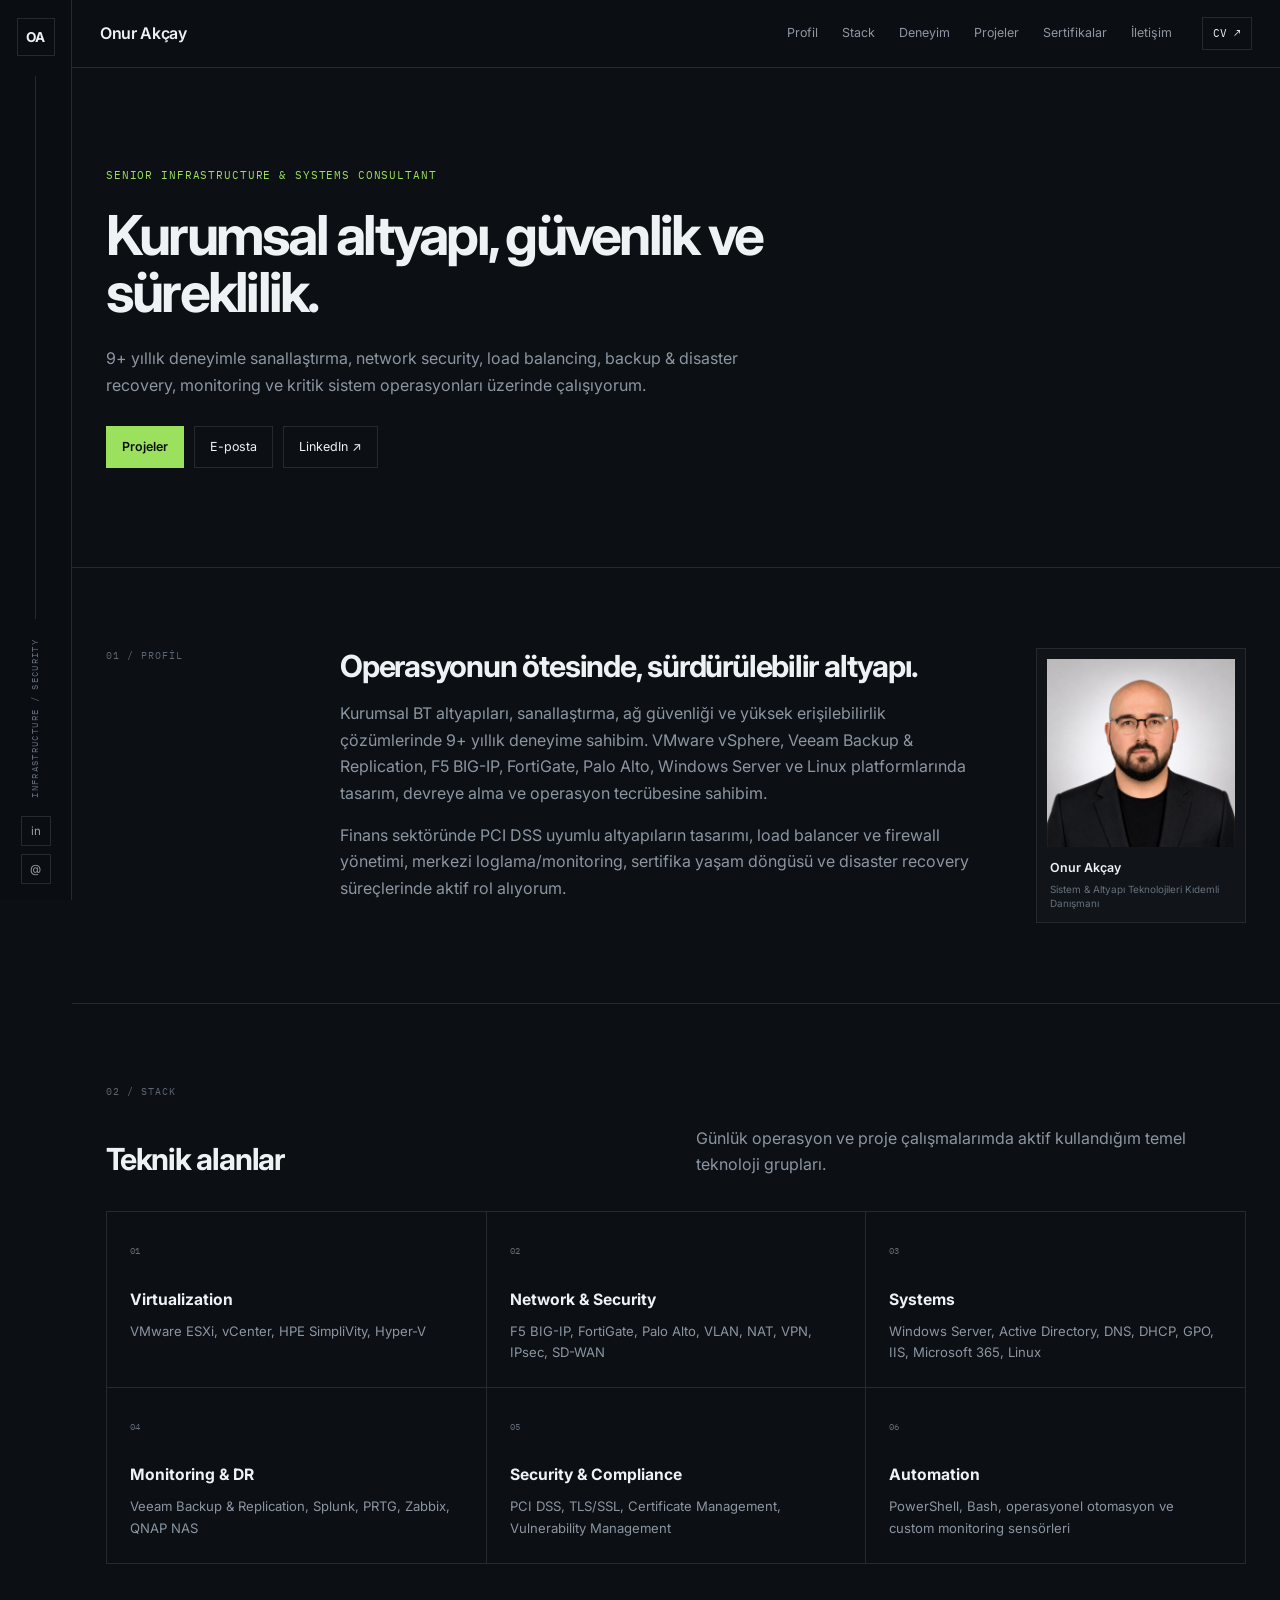
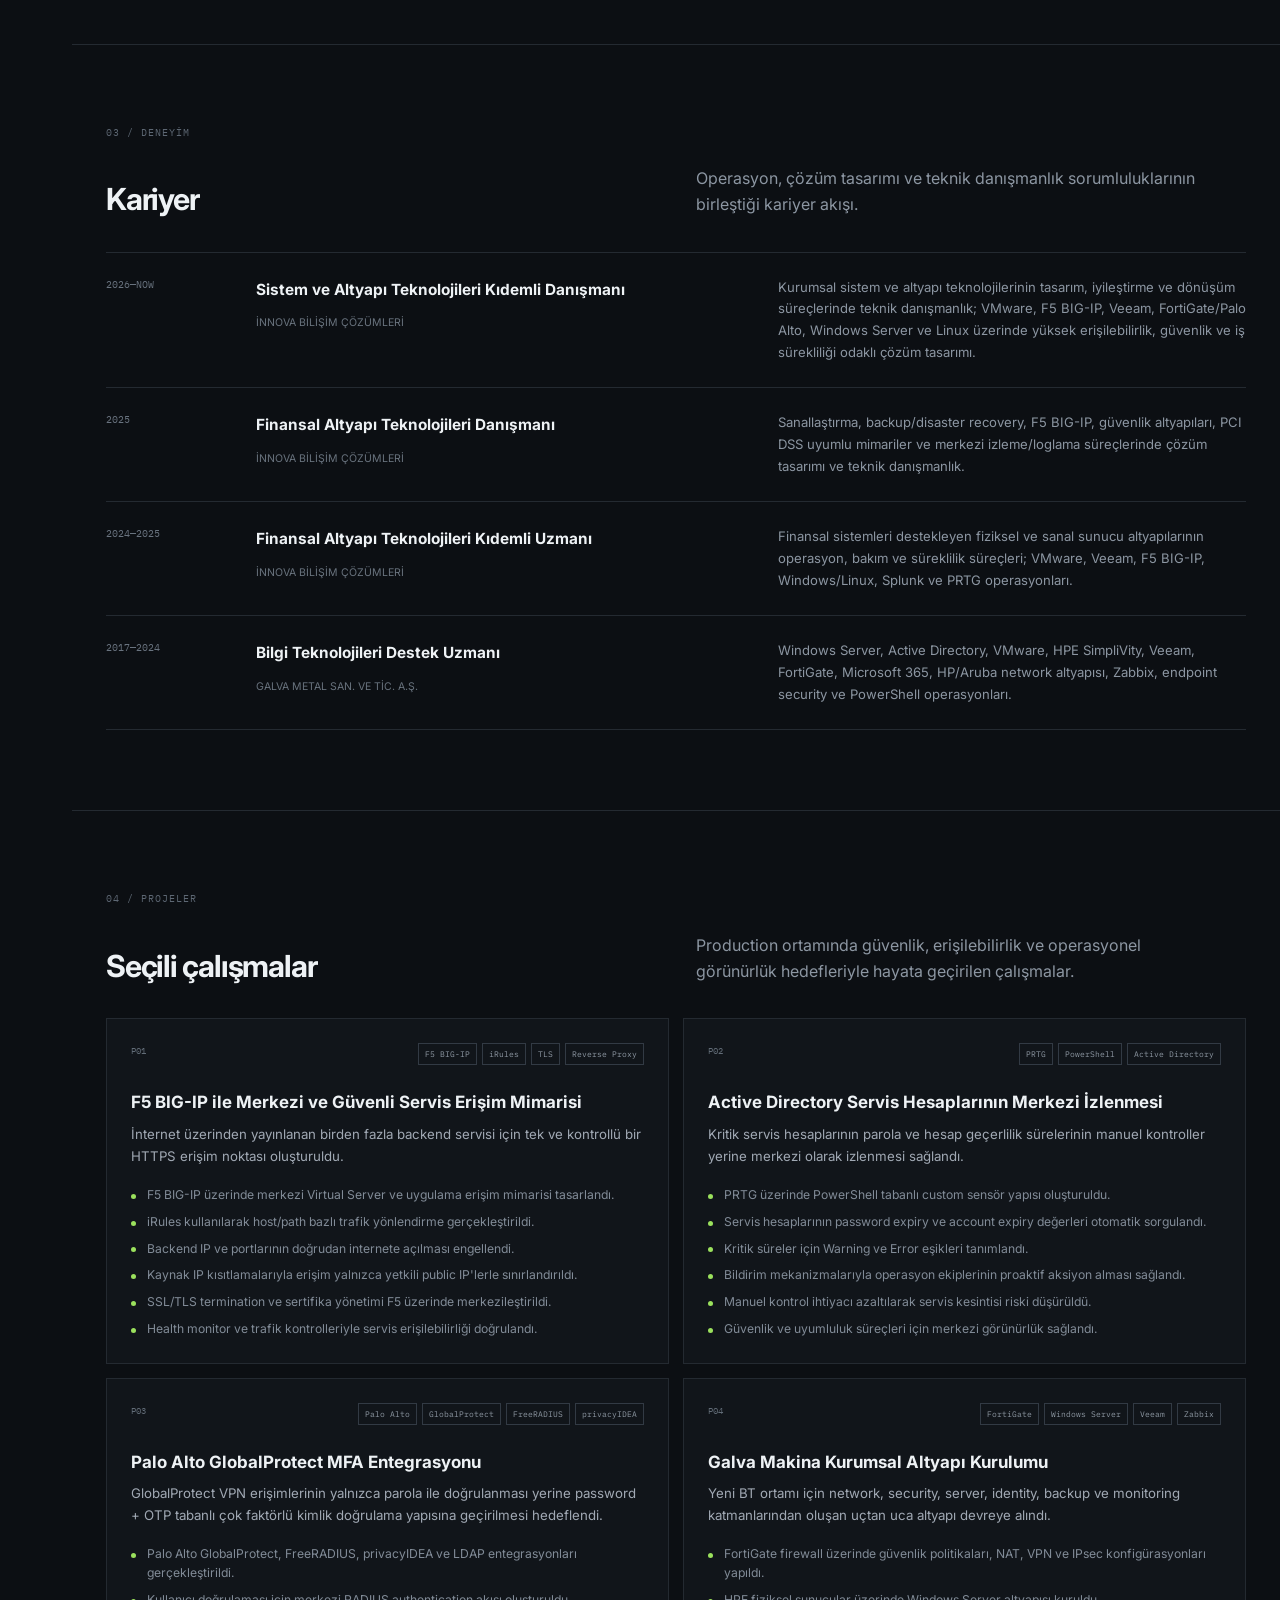
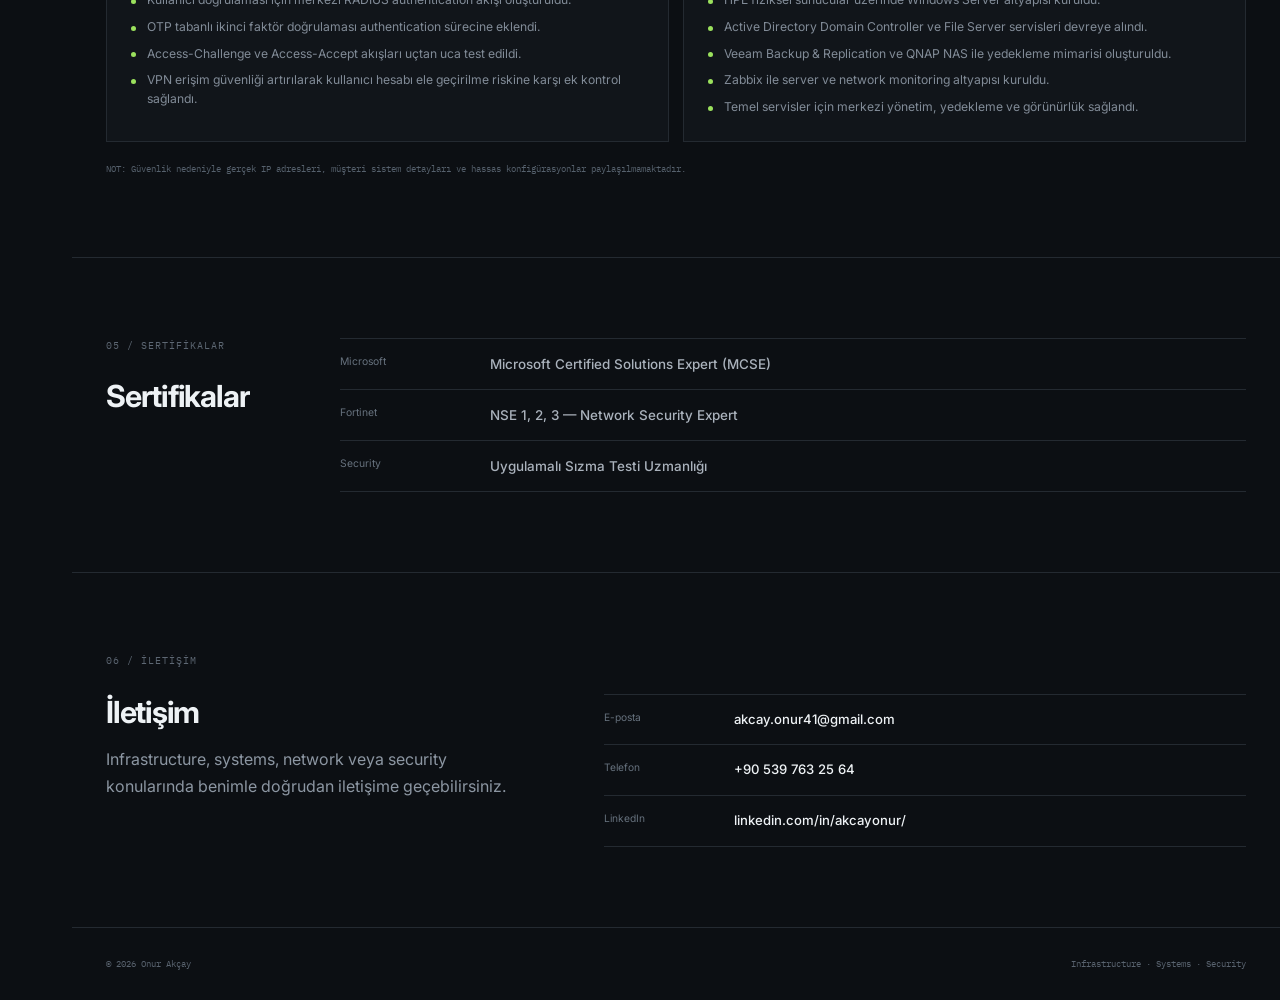
==== public/index.html @ c0d6563d "s" ====
<!DOCTYPE html>
<html lang="tr">
<head>
  <meta charset="UTF-8" />
  <meta name="viewport" content="width=device-width, initial-scale=1.0" />
  <meta name="description" content="Onur Akçay - Sistem & Altyapı Teknolojileri Kıdemli Danışmanı. Infrastructure, network, security, virtualization, backup ve monitoring." />
  <meta name="theme-color" content="#0c0f13" />
  <title>Onur Akçay | Infrastructure & Systems</title>

  <link rel="preconnect" href="https://fonts.googleapis.com">
  <link rel="preconnect" href="https://fonts.gstatic.com" crossorigin>
  <link href="https://fonts.googleapis.com/css2?family=IBM+Plex+Mono:wght@400;500&family=Inter:wght@400;500;600;700&display=swap" rel="stylesheet">
  <link rel="stylesheet" href="style.css" />
</head>

<body>
  <div class="layout">

    <!-- LEFT RAIL -->
    <aside class="rail" aria-label="Hızlı bağlantılar">
      <a href="#home" class="rail-brand" aria-label="Ana sayfa">OA</a>

      <div class="rail-divider"></div>

      <span class="rail-text">INFRASTRUCTURE / SECURITY</span>

      <div class="rail-links">
        <a
          href="https://www.linkedin.com/in/akcayonur/"
          target="_blank"
          rel="noopener noreferrer"
          aria-label="LinkedIn profilini aç"
          title="LinkedIn"
        >in</a>

        <a
          href="mailto:akcay.onur41@gmail.com?subject=Portfolio%20üzerinden%20iletişim"
          aria-label="Onur Akçay'a e-posta gönder"
          title="E-posta gönder"
        >@</a>
      </div>
    </aside>

    <div class="page">

      <!-- TOP NAVIGATION -->
      <header class="topbar">
        <a href="#home" class="name">Onur Akçay</a>

        <nav class="topnav" aria-label="Ana menü">
          <a href="#profile">Profil</a>
          <a href="#stack">Stack</a>
          <a href="#experience">Deneyim</a>
          <a href="#projects">Projeler</a>
          <a href="#certificates">Sertifikalar</a>
          <a href="#contact">İletişim</a>
        </nav>

        <a
          href="assets/Onur_AKCAY_CV.pdf"
          target="_blank"
          rel="noopener"
          class="cv-link"
        >CV ↗</a>
      </header>

      <main>

        <!-- HERO -->
        <section id="home" class="hero section">
          <div class="hero-copy">
            <p class="eyebrow mono">SENIOR INFRASTRUCTURE & SYSTEMS CONSULTANT</p>

            <h1>Kurumsal altyapı, güvenlik ve süreklilik.</h1>

            <p class="hero-text">
              9+ yıllık deneyimle sanallaştırma, network security, load balancing,
              backup & disaster recovery, monitoring ve kritik sistem operasyonları
              üzerinde çalışıyorum.
            </p>

            <div class="hero-actions">
              <a href="#projects" class="button primary">Projeler</a>

              <a
                href="mailto:akcay.onur41@gmail.com?subject=Portfolio%20üzerinden%20iletişim"
                class="button"
              >E-posta</a>

              <a
                href="https://www.linkedin.com/in/akcayonur/"
                target="_blank"
                rel="noopener noreferrer"
                class="button"
              >LinkedIn ↗</a>
            </div>
          </div>

        </section>

        <!-- PROFILE -->
        <section id="profile" class="section content-grid">
          <div class="section-label mono">01 / PROFİL</div>

          <div class="profile-content">
            <div class="profile-copy">
              <h2>Operasyonun ötesinde, sürdürülebilir altyapı.</h2>

            <p>
              Kurumsal BT altyapıları, sanallaştırma, ağ güvenliği ve yüksek erişilebilirlik
              çözümlerinde 9+ yıllık deneyime sahibim. VMware vSphere, Veeam Backup & Replication,
              F5 BIG-IP, FortiGate, Palo Alto, Windows Server ve Linux platformlarında
              tasarım, devreye alma ve operasyon tecrübesine sahibim.
            </p>

            <p>
              Finans sektöründe PCI DSS uyumlu altyapıların tasarımı, load balancer ve firewall
              yönetimi, merkezi loglama/monitoring, sertifika yaşam döngüsü ve disaster recovery
              süreçlerinde aktif rol alıyorum.
            </p>
            </div>

            <div class="mini-profile">
              <div class="mini-photo">
                <img
                  src="assets/profile.jpg"
                  alt="Onur Akçay"
                  onerror="this.style.display='none';this.nextElementSibling.style.display='grid';"
                >
                <div class="mini-photo-fallback">OA</div>
              </div>
              <div class="mini-profile-meta">
                <strong>Onur Akçay</strong>
                <span>Sistem & Altyapı Teknolojileri Kıdemli Danışmanı</span>
              </div>
            </div>
          </div>
        </section>

        <!-- STACK -->
        <section id="stack" class="section">
          <div class="section-label mono">02 / STACK</div>

          <div class="section-head">
            <h2>Teknik alanlar</h2>
            <p>
              Günlük operasyon ve proje çalışmalarımda aktif kullandığım temel teknoloji grupları.
            </p>
          </div>

          <div class="stack-grid">
            <article>
              <span class="mono">01</span>
              <h3>Virtualization</h3>
              <p>VMware ESXi, vCenter, HPE SimpliVity, Hyper-V</p>
            </article>

            <article>
              <span class="mono">02</span>
              <h3>Network & Security</h3>
              <p>F5 BIG-IP, FortiGate, Palo Alto, VLAN, NAT, VPN, IPsec, SD-WAN</p>
            </article>

            <article>
              <span class="mono">03</span>
              <h3>Systems</h3>
              <p>Windows Server, Active Directory, DNS, DHCP, GPO, IIS, Microsoft 365, Linux</p>
            </article>

            <article>
              <span class="mono">04</span>
              <h3>Monitoring & DR</h3>
              <p>Veeam Backup & Replication, Splunk, PRTG, Zabbix, QNAP NAS</p>
            </article>

            <article>
              <span class="mono">05</span>
              <h3>Security & Compliance</h3>
              <p>PCI DSS, TLS/SSL, Certificate Management, Vulnerability Management</p>
            </article>

            <article>
              <span class="mono">06</span>
              <h3>Automation</h3>
              <p>PowerShell, Bash, operasyonel otomasyon ve custom monitoring sensörleri</p>
            </article>
          </div>
        </section>

        <!-- EXPERIENCE -->
        <section id="experience" class="section">
          <div class="section-label mono">03 / DENEYİM</div>

          <div class="section-head">
            <h2>Kariyer</h2>
            <p>
              Operasyon, çözüm tasarımı ve teknik danışmanlık sorumluluklarının birleştiği kariyer akışı.
            </p>
          </div>

          <div class="experience-list">

            <article>
              <div class="period mono">2026—NOW</div>

              <div class="role">
                <h3>Sistem ve Altyapı Teknolojileri Kıdemli Danışmanı</h3>
                <span>İNNOVA BİLİŞİM ÇÖZÜMLERİ</span>
              </div>

              <p>
                Kurumsal sistem ve altyapı teknolojilerinin tasarım, iyileştirme ve dönüşüm
                süreçlerinde teknik danışmanlık; VMware, F5 BIG-IP, Veeam, FortiGate/Palo Alto,
                Windows Server ve Linux üzerinde yüksek erişilebilirlik, güvenlik ve iş sürekliliği
                odaklı çözüm tasarımı.
              </p>
            </article>

            <article>
              <div class="period mono">2025</div>

              <div class="role">
                <h3>Finansal Altyapı Teknolojileri Danışmanı</h3>
                <span>İNNOVA BİLİŞİM ÇÖZÜMLERİ</span>
              </div>

              <p>
                Sanallaştırma, backup/disaster recovery, F5 BIG-IP, güvenlik altyapıları,
                PCI DSS uyumlu mimariler ve merkezi izleme/loglama süreçlerinde çözüm tasarımı
                ve teknik danışmanlık.
              </p>
            </article>

            <article>
              <div class="period mono">2024—2025</div>

              <div class="role">
                <h3>Finansal Altyapı Teknolojileri Kıdemli Uzmanı</h3>
                <span>İNNOVA BİLİŞİM ÇÖZÜMLERİ</span>
              </div>

              <p>
                Finansal sistemleri destekleyen fiziksel ve sanal sunucu altyapılarının
                operasyon, bakım ve süreklilik süreçleri; VMware, Veeam, F5 BIG-IP,
                Windows/Linux, Splunk ve PRTG operasyonları.
              </p>
            </article>

            <article>
              <div class="period mono">2017—2024</div>

              <div class="role">
                <h3>Bilgi Teknolojileri Destek Uzmanı</h3>
                <span>GALVA METAL SAN. VE TİC. A.Ş.</span>
              </div>

              <p>
                Windows Server, Active Directory, VMware, HPE SimpliVity, Veeam, FortiGate,
                Microsoft 365, HP/Aruba network altyapısı, Zabbix, endpoint security ve
                PowerShell operasyonları.
              </p>
            </article>

          </div>
        </section>

        <!-- PROJECTS -->
        <section id="projects" class="section">
          <div class="section-label mono">04 / PROJELER</div>

          <div class="section-head">
            <h2>Seçili çalışmalar</h2>
            <p>
              Production ortamında güvenlik, erişilebilirlik ve operasyonel görünürlük
              hedefleriyle hayata geçirilen çalışmalar.
            </p>
          </div>

          <div class="project-grid">

            <article class="project">
              <div class="project-top">
                <span class="mono">P01</span>

                <div class="tags">
                  <span>F5 BIG-IP</span>
                  <span>iRules</span>
                  <span>TLS</span>
                  <span>Reverse Proxy</span>
                </div>
              </div>

              <h3>F5 BIG-IP ile Merkezi ve Güvenli Servis Erişim Mimarisi</h3>

              <p class="project-summary">
                İnternet üzerinden yayınlanan birden fazla backend servisi için tek ve kontrollü
                bir HTTPS erişim noktası oluşturuldu.
              </p>

              <ul class="project-details">
                <li>F5 BIG-IP üzerinde merkezi Virtual Server ve uygulama erişim mimarisi tasarlandı.</li>
                <li>iRules kullanılarak host/path bazlı trafik yönlendirme gerçekleştirildi.</li>
                <li>Backend IP ve portlarının doğrudan internete açılması engellendi.</li>
                <li>Kaynak IP kısıtlamalarıyla erişim yalnızca yetkili public IP'lerle sınırlandırıldı.</li>
                <li>SSL/TLS termination ve sertifika yönetimi F5 üzerinde merkezileştirildi.</li>
                <li>Health monitor ve trafik kontrolleriyle servis erişilebilirliği doğrulandı.</li>
              </ul>
            </article>

            <article class="project">
              <div class="project-top">
                <span class="mono">P02</span>

                <div class="tags">
                  <span>PRTG</span>
                  <span>PowerShell</span>
                  <span>Active Directory</span>
                </div>
              </div>

              <h3>Active Directory Servis Hesaplarının Merkezi İzlenmesi</h3>

              <p class="project-summary">
                Kritik servis hesaplarının parola ve hesap geçerlilik sürelerinin manuel
                kontroller yerine merkezi olarak izlenmesi sağlandı.
              </p>

              <ul class="project-details">
                <li>PRTG üzerinde PowerShell tabanlı custom sensör yapısı oluşturuldu.</li>
                <li>Servis hesaplarının password expiry ve account expiry değerleri otomatik sorgulandı.</li>
                <li>Kritik süreler için Warning ve Error eşikleri tanımlandı.</li>
                <li>Bildirim mekanizmalarıyla operasyon ekiplerinin proaktif aksiyon alması sağlandı.</li>
                <li>Manuel kontrol ihtiyacı azaltılarak servis kesintisi riski düşürüldü.</li>
                <li>Güvenlik ve uyumluluk süreçleri için merkezi görünürlük sağlandı.</li>
              </ul>
            </article>

            <article class="project">
              <div class="project-top">
                <span class="mono">P03</span>

                <div class="tags">
                  <span>Palo Alto</span>
                  <span>GlobalProtect</span>
                  <span>FreeRADIUS</span>
                  <span>privacyIDEA</span>
                </div>
              </div>

              <h3>Palo Alto GlobalProtect MFA Entegrasyonu</h3>

              <p class="project-summary">
                GlobalProtect VPN erişimlerinin yalnızca parola ile doğrulanması yerine
                password + OTP tabanlı çok faktörlü kimlik doğrulama yapısına geçirilmesi hedeflendi.
              </p>

              <ul class="project-details">
                <li>Palo Alto GlobalProtect, FreeRADIUS, privacyIDEA ve LDAP entegrasyonları gerçekleştirildi.</li>
                <li>Kullanıcı doğrulaması için merkezi RADIUS authentication akışı oluşturuldu.</li>
                <li>OTP tabanlı ikinci faktör doğrulaması authentication sürecine eklendi.</li>
                <li>Access-Challenge ve Access-Accept akışları uçtan uca test edildi.</li>
                <li>VPN erişim güvenliği artırılarak kullanıcı hesabı ele geçirilme riskine karşı ek kontrol sağlandı.</li>
              </ul>
            </article>

            <article class="project">
              <div class="project-top">
                <span class="mono">P04</span>

                <div class="tags">
                  <span>FortiGate</span>
                  <span>Windows Server</span>
                  <span>Veeam</span>
                  <span>Zabbix</span>
                </div>
              </div>

              <h3>Galva Makina Kurumsal Altyapı Kurulumu</h3>

              <p class="project-summary">
                Yeni BT ortamı için network, security, server, identity, backup ve monitoring
                katmanlarından oluşan uçtan uca altyapı devreye alındı.
              </p>

              <ul class="project-details">
                <li>FortiGate firewall üzerinde güvenlik politikaları, NAT, VPN ve IPsec konfigürasyonları yapıldı.</li>
                <li>HPE fiziksel sunucular üzerinde Windows Server altyapısı kuruldu.</li>
                <li>Active Directory Domain Controller ve File Server servisleri devreye alındı.</li>
                <li>Veeam Backup & Replication ve QNAP NAS ile yedekleme mimarisi oluşturuldu.</li>
                <li>Zabbix ile server ve network monitoring altyapısı kuruldu.</li>
                <li>Temel servisler için merkezi yönetim, yedekleme ve görünürlük sağlandı.</li>
              </ul>
            </article>

          </div>

          <p class="security-note mono">
            NOT: Güvenlik nedeniyle gerçek IP adresleri, müşteri sistem detayları ve hassas konfigürasyonlar paylaşılmamaktadır.
          </p>
        </section>

        <!-- CERTIFICATES -->
        <section id="certificates" class="section certificates-section">
          <div>
            <div class="section-label mono">05 / SERTİFİKALAR</div>
            <h2>Sertifikalar</h2>
          </div>

          <ul class="simple-list">
            <li>
              <span>Microsoft</span>
              <strong>Microsoft Certified Solutions Expert (MCSE)</strong>
            </li>
            <li>
              <span>Fortinet</span>
              <strong>NSE 1, 2, 3 — Network Security Expert</strong>
            </li>
            <li>
              <span>Security</span>
              <strong>Uygulamalı Sızma Testi Uzmanlığı</strong>
            </li>
          </ul>
        </section>

        <!-- CONTACT -->
        <section id="contact" class="section contact">
          <div class="section-label mono">06 / İLETİŞİM</div>

          <div class="contact-grid">
            <div>
              <h2>İletişim</h2>
              <p>
                Infrastructure, systems, network veya security konularında benimle
                doğrudan iletişime geçebilirsiniz.
              </p>
            </div>

            <div class="contact-list">
              <a href="mailto:akcay.onur41@gmail.com?subject=Portfolio%20üzerinden%20iletişim">
                <span>E-posta</span>
                <strong>akcay.onur41@gmail.com</strong>
              </a>

              <a href="tel:+905397632564">
                <span>Telefon</span>
                <strong>+90 539 763 25 64</strong>
              </a>

              <a
                href="https://www.linkedin.com/in/akcayonur/"
                target="_blank"
                rel="noopener noreferrer"
              >
                <span>LinkedIn</span>
                <strong>linkedin.com/in/akcayonur/</strong>
              </a>
            </div>
          </div>
        </section>

      </main>

      <footer>
        <span>© 2026 Onur Akçay</span>
        <span>Infrastructure · Systems · Security</span>
      </footer>
    </div>
  </div>
</body>
</html>
---- public/style.css ----
:root{
  --bg:#0c0f13;
  --panel:#11151a;
  --panel-hover:#141920;
  --line:#242a31;
  --line-soft:#1b2027;
  --text:#eef2f5;
  --muted:#8c96a2;
  --muted-2:#66717d;
  --accent:#9be15d;
  --max:1240px;
  --rail:72px;
}

*{
  box-sizing:border-box;
}

html{
  scroll-behavior:smooth;
  scroll-padding-top:82px;
}

body{
  margin:0;
  min-width:320px;
  background:var(--bg);
  color:var(--text);
  font-family:Inter,system-ui,-apple-system,BlinkMacSystemFont,"Segoe UI",sans-serif;
  line-height:1.65;
  -webkit-font-smoothing:antialiased;
}

img{
  max-width:100%;
}

a{
  color:inherit;
  text-decoration:none;
}

button,
a{
  -webkit-tap-highlight-color:transparent;
}

.mono{
  font-family:"IBM Plex Mono",monospace;
}

/* ===== LAYOUT ===== */

.layout{
  display:grid;
  grid-template-columns:var(--rail) minmax(0,1fr);
  min-height:100vh;
}

.page{
  grid-column:2;
  min-width:0;
}

/* ===== LEFT RAIL ===== */

.rail{
  position:fixed;
  inset:0 auto 0 0;
  width:var(--rail);
  z-index:30;
  display:flex;
  flex-direction:column;
  align-items:center;
  background:#0a0d11;
  border-right:1px solid var(--line);
}

.rail-brand{
  width:38px;
  height:38px;
  display:grid;
  place-items:center;
  margin-top:18px;
  border:1px solid var(--line);
  font-size:.85rem;
  font-weight:700;
  transition:.2s ease;
}

.rail-brand:hover{
  border-color:#56606c;
}

.rail-divider{
  width:1px;
  flex:1;
  margin:20px 0;
  background:var(--line);
}

.rail-text{
  margin-bottom:18px;
  writing-mode:vertical-rl;
  transform:rotate(180deg);
  color:#5f6873;
  font-family:"IBM Plex Mono",monospace;
  font-size:.56rem;
  letter-spacing:.15em;
}

.rail-links{
  display:flex;
  flex-direction:column;
  gap:8px;
  margin-bottom:16px;
}

.rail-links a{
  width:30px;
  height:30px;
  display:grid;
  place-items:center;
  border:1px solid var(--line);
  color:#9aa3ad;
  font-size:.72rem;
  transition:.2s ease;
}

.rail-links a:hover{
  color:var(--bg);
  background:var(--accent);
  border-color:var(--accent);
}

/* ===== TOP BAR ===== */

.topbar{
  position:sticky;
  top:0;
  z-index:20;
  height:68px;
  display:flex;
  align-items:center;
  gap:30px;
  padding:0 28px;
  background:rgba(12,15,19,.92);
  border-bottom:1px solid var(--line);
  backdrop-filter:blur(14px);
}

.name{
  flex:0 0 auto;
  font-weight:600;
  letter-spacing:-.02em;
}

.topnav{
  min-width:0;
  margin-left:auto;
  display:flex;
  align-items:center;
  gap:24px;
  color:#8e97a3;
  font-size:.78rem;
}

.topnav a{
  white-space:nowrap;
  transition:color .2s ease;
}

.topnav a:hover{
  color:#fff;
}

.cv-link{
  flex:0 0 auto;
  padding:7px 10px;
  border:1px solid var(--line);
  font-family:"IBM Plex Mono",monospace;
  font-size:.66rem;
  transition:.2s ease;
}

.cv-link:hover{
  border-color:#56606c;
}

/* ===== CONTENT ===== */

main,
footer{
  width:min(100%,var(--max));
  margin-inline:auto;
}

.section{
  padding:80px 34px;
  border-bottom:1px solid var(--line);
}

.section-label{
  margin-bottom:24px;
  color:#5d6773;
  font-size:.62rem;
  letter-spacing:.1em;
}

.section-head{
  display:grid;
  grid-template-columns:minmax(0,1fr) minmax(280px,1fr);
  gap:40px;
  align-items:end;
  margin-bottom:34px;
}

.section-head h2,
.content-grid h2,
.certificates-section h2,
.contact h2{
  margin:0;
  font-size:1.9rem;
  line-height:1.2;
  letter-spacing:-.04em;
}

.section-head p{
  max-width:520px;
  margin:0;
  color:var(--muted);
}

/* ===== HERO ===== */

.hero{
  min-height:590px;
  display:grid;
  grid-template-columns:minmax(0,1.25fr) minmax(300px,.75fr);
  gap:64px;
  align-items:center;
}

.eyebrow{
  margin:0 0 22px;
  color:var(--accent);
  font-size:.68rem;
  letter-spacing:.08em;
}

.hero h1{
  max-width:760px;
  margin:0;
  font-size:clamp(2.45rem,4.3vw,4.35rem);
  line-height:1.04;
  letter-spacing:-.05em;
}

.hero-text{
  max-width:700px;
  margin:24px 0 0;
  color:var(--muted);
  font-size:1rem;
}

.hero-actions{
  display:flex;
  flex-wrap:wrap;
  gap:10px;
  margin-top:28px;
}

.button{
  min-height:42px;
  display:inline-flex;
  align-items:center;
  justify-content:center;
  padding:0 15px;
  border:1px solid var(--line);
  font-size:.78rem;
  transition:.2s ease;
}

.button:hover{
  background:var(--panel);
  border-color:#4b5561;
}

.button.primary{
  color:#0b0d10;
  background:var(--accent);
  border-color:var(--accent);
  font-weight:600;
}

.button.primary:hover{
  filter:brightness(.94);
}

/* ===== PROFILE CARD ===== */

.profile-card{
  overflow:hidden;
  background:var(--panel);
  border:1px solid var(--line);
}

.photo{
  aspect-ratio:16/11;
  display:grid;
  place-items:center;
  overflow:hidden;
  background:#171c22;
}

.photo img{
  width:100%;
  height:100%;
  object-fit:cover;
}

.photo-fallback{
  display:none;
  place-items:center;
  font-size:3.2rem;
  font-weight:700;
  color:#343b44;
}

.profile-info{
  display:grid;
  grid-template-columns:1fr 1fr;
}

.profile-info div{
  min-width:0;
  padding:14px;
  border-top:1px solid var(--line);
}

.profile-info div:nth-child(odd){
  border-right:1px solid var(--line);
}

.profile-info span{
  display:block;
  margin-bottom:4px;
  color:var(--muted-2);
  font-size:.56rem;
  letter-spacing:.07em;
  text-transform:uppercase;
}

.profile-info strong{
  display:block;
  overflow-wrap:anywhere;
  font-size:.75rem;
  font-weight:500;
}

/* ===== PROFILE ===== */

.content-grid{
  display:grid;
  grid-template-columns:190px minmax(0,1fr);
  gap:44px;
}

.content-grid p{
  max-width:850px;
  color:var(--muted);
}

/* ===== STACK ===== */

.stack-grid{
  display:grid;
  grid-template-columns:repeat(3,minmax(0,1fr));
  border-top:1px solid var(--line);
  border-left:1px solid var(--line);
}

.stack-grid article{
  min-height:155px;
  padding:23px;
  border-right:1px solid var(--line);
  border-bottom:1px solid var(--line);
  transition:background .2s ease;
}

.stack-grid article:hover{
  background:var(--panel);
}

.stack-grid article>span{
  color:#626c77;
  font-size:.58rem;
}

.stack-grid h3{
  margin:25px 0 8px;
  font-size:.98rem;
}

.stack-grid p{
  margin:0;
  color:var(--muted);
  font-size:.82rem;
}

/* ===== EXPERIENCE ===== */

.experience-list{
  border-top:1px solid var(--line);
}

.experience-list article{
  display:grid;
  grid-template-columns:120px minmax(240px,1.05fr) minmax(300px,1fr);
  gap:30px;
  padding:24px 0;
  border-bottom:1px solid var(--line);
}

.period{
  color:#69737f;
  font-size:.62rem;
}

.role h3{
  margin:0 0 5px;
  font-size:.96rem;
}

.role span{
  color:#69737e;
  font-size:.66rem;
}

.experience-list article>p{
  margin:0;
  color:var(--muted);
  font-size:.82rem;
}

/* ===== PROJECTS ===== */

.project-grid{
  display:grid;
  grid-template-columns:repeat(2,minmax(0,1fr));
  gap:14px;
}

.project{
  min-width:0;
  padding:24px;
  background:var(--panel);
  border:1px solid var(--line);
  transition:background .2s ease,border-color .2s ease,transform .2s ease;
}

.project:hover{
  transform:translateY(-2px);
  background:var(--panel-hover);
  border-color:#343c46;
}

.project-top{
  display:flex;
  justify-content:space-between;
  gap:16px;
  align-items:flex-start;
}

.project-top>span{
  flex:0 0 auto;
  color:#626c77;
  font-size:.58rem;
}

.tags{
  display:flex;
  flex-wrap:wrap;
  justify-content:flex-end;
  gap:5px;
}

.tags span{
  padding:3px 6px;
  color:#8e98a3;
  border:1px solid #323a44;
  font-family:"IBM Plex Mono",monospace;
  font-size:.52rem;
}

.project h3{
  margin:26px 0 10px;
  font-size:1.06rem;
  line-height:1.35;
}

.project-summary{
  margin:0;
  color:#a1a9b4;
  font-size:.83rem;
}

.project-details{
  margin:18px 0 0;
  padding:0;
  list-style:none;
}

.project-details li{
  position:relative;
  margin-top:8px;
  padding-left:16px;
  color:#818b97;
  font-size:.76rem;
  line-height:1.55;
}

.project-details li::before{
  content:"";
  position:absolute;
  left:0;
  top:.65em;
  width:5px;
  height:5px;
  background:var(--accent);
  border-radius:50%;
}

.security-note{
  margin:20px 0 0;
  color:#56616d;
  font-size:.56rem;
}

/* ===== CERTIFICATES ===== */

.certificates-section{
  display:grid;
  grid-template-columns:190px minmax(0,1fr);
  gap:44px;
}

.simple-list{
  margin:0;
  padding:0;
  list-style:none;
  border-top:1px solid var(--line);
}

.simple-list li{
  display:grid;
  grid-template-columns:130px minmax(0,1fr);
  gap:20px;
  padding:14px 0;
  border-bottom:1px solid var(--line);
}

.simple-list span{
  color:var(--muted-2);
  font-size:.65rem;
}

.simple-list strong{
  color:#aab2bc;
  font-size:.84rem;
  font-weight:500;
}

/* ===== CONTACT ===== */

.contact-grid{
  display:grid;
  grid-template-columns:minmax(0,.8fr) minmax(360px,1.2fr);
  gap:70px;
}

.contact-grid>div:first-child p{
  max-width:430px;
  color:var(--muted);
}

.contact-list{
  border-top:1px solid var(--line);
}

.contact-list a{
  display:grid;
  grid-template-columns:110px minmax(0,1fr);
  gap:20px;
  padding:14px 0;
  border-bottom:1px solid var(--line);
  transition:.2s ease;
}

.contact-list a:hover{
  padding-left:8px;
}

.contact-list span{
  color:#66717d;
  font-size:.64rem;
}

.contact-list strong{
  overflow-wrap:anywhere;
  font-size:.82rem;
  font-weight:500;
}

/* ===== FOOTER ===== */

footer{
  min-height:72px;
  display:flex;
  align-items:center;
  justify-content:space-between;
  gap:20px;
  padding:0 34px;
  color:#59636f;
  font-family:"IBM Plex Mono",monospace;
  font-size:.58rem;
}

/* ===== TABLET ===== */

@media (max-width:1050px){

  .hero{
    grid-template-columns:minmax(0,1fr) 320px;
    gap:36px;
  }

  .stack-grid{
    grid-template-columns:repeat(2,minmax(0,1fr));
  }

  .experience-list article{
    grid-template-columns:100px minmax(0,1fr);
    gap:14px 24px;
  }

  .experience-list article>p{
    grid-column:2;
  }

  .project{
    padding:20px;
  }
}

/* ===== SMALL TABLET / LARGE MOBILE ===== */

@media (max-width:820px){

  :root{
    --rail:0px;
  }

  .layout{
    grid-template-columns:1fr;
  }

  .rail{
    display:none;
  }

  .page{
    grid-column:1;
  }

  .topbar{
    height:auto;
    min-height:62px;
    padding:10px 18px;
    gap:14px;
    flex-wrap:wrap;
  }

  .name{
    order:1;
  }

  .cv-link{
    order:2;
    margin-left:auto;
  }

  .topnav{
    order:3;
    width:100%;
    margin:0;
    padding:4px 0 1px;
    gap:18px;
    overflow-x:auto;
    scrollbar-width:none;
    -webkit-overflow-scrolling:touch;
  }

  .topnav::-webkit-scrollbar{
    display:none;
  }

  .topnav a{
    flex:0 0 auto;
    padding-bottom:6px;
  }

  .hero{
    grid-template-columns:1fr;
    min-height:auto;
    gap:40px;
  }

  .profile-card{
    width:min(100%,470px);
  }

  .content-grid,
  .certificates-section{
    grid-template-columns:1fr;
    gap:8px;
  }

  .section-head{
    grid-template-columns:1fr;
    gap:10px;
  }

  .project-grid{
    grid-template-columns:1fr;
  }

  .contact-grid{
    grid-template-columns:1fr;
    gap:30px;
  }
}

/* ===== MOBILE ===== */

@media (max-width:600px){

  html{
    scroll-padding-top:112px;
  }

  .section{
    padding:54px 18px;
  }

  .hero{
    padding-top:56px;
  }

  .hero h1{
    font-size:clamp(2.15rem,10vw,3.2rem);
  }

  .hero-text{
    font-size:.92rem;
  }

  .hero-actions{
    display:grid;
    grid-template-columns:1fr 1fr;
  }

  .hero-actions .button:first-child{
    grid-column:1 / -1;
  }

  .profile-info{
    grid-template-columns:1fr;
  }

  .profile-info div:nth-child(odd){
    border-right:0;
  }

  .stack-grid{
    grid-template-columns:1fr;
  }

  .stack-grid article{
    min-height:auto;
  }

  .experience-list article{
    grid-template-columns:1fr;
    gap:7px;
  }

  .experience-list article>p{
    grid-column:auto;
    margin-top:8px;
  }

  .project{
    padding:18px;
  }

  .project-top{
    flex-direction:column;
    gap:10px;
  }

  .tags{
    justify-content:flex-start;
  }

  .project h3{
    margin-top:19px;
  }

  .simple-list li{
    grid-template-columns:1fr;
    gap:4px;
  }

  .contact-list a{
    grid-template-columns:1fr;
    gap:4px;
  }

  footer{
    min-height:92px;
    padding:20px 18px;
    flex-direction:column;
    justify-content:center;
    align-items:flex-start;
    gap:4px;
  }
}

/* ===== VERY SMALL MOBILE ===== */

@media (max-width:390px){

  .topbar{
    padding-inline:14px;
  }

  .section{
    padding-inline:14px;
  }

  .hero-actions{
    grid-template-columns:1fr;
  }

  .hero-actions .button:first-child{
    grid-column:auto;
  }

  .button{
    width:100%;
  }
}


/* ===== V6: COMPACT PORTRAIT ===== */

.hero{
  grid-template-columns:minmax(0,1fr);
  min-height:500px;
}

.hero-copy{
  max-width:860px;
}

.profile-content{
  display:grid;
  grid-template-columns:minmax(0,1fr) 210px;
  gap:56px;
  align-items:start;
}

.profile-copy{
  min-width:0;
}

.mini-profile{
  width:100%;
  padding:10px;
  border:1px solid var(--line);
  background:var(--panel);
}

.mini-photo{
  width:100%;
  aspect-ratio:1/1;
  display:grid;
  place-items:center;
  overflow:hidden;
  background:#171c22;
}

.mini-photo img{
  width:100%;
  height:100%;
  object-fit:cover;
}

.mini-photo-fallback{
  display:none;
  width:100%;
  height:100%;
  place-items:center;
  color:#343b44;
  font-size:2rem;
  font-weight:700;
}

.mini-profile-meta{
  padding:11px 3px 2px;
}

.mini-profile-meta strong{
  display:block;
  margin-bottom:3px;
  font-size:.78rem;
  font-weight:600;
}

.mini-profile-meta span{
  display:block;
  color:var(--muted-2);
  font-size:.62rem;
  line-height:1.45;
}

@media (max-width:1050px){
  .hero{
    grid-template-columns:1fr;
  }
}

@media (max-width:820px){
  .profile-content{
    grid-template-columns:minmax(0,1fr) 170px;
    gap:30px;
  }
}

@media (max-width:600px){
  .hero{
    min-height:auto;
  }

  .profile-content{
    grid-template-columns:1fr;
  }

  .mini-profile{
    width:150px;
    margin-top:8px;
  }
}
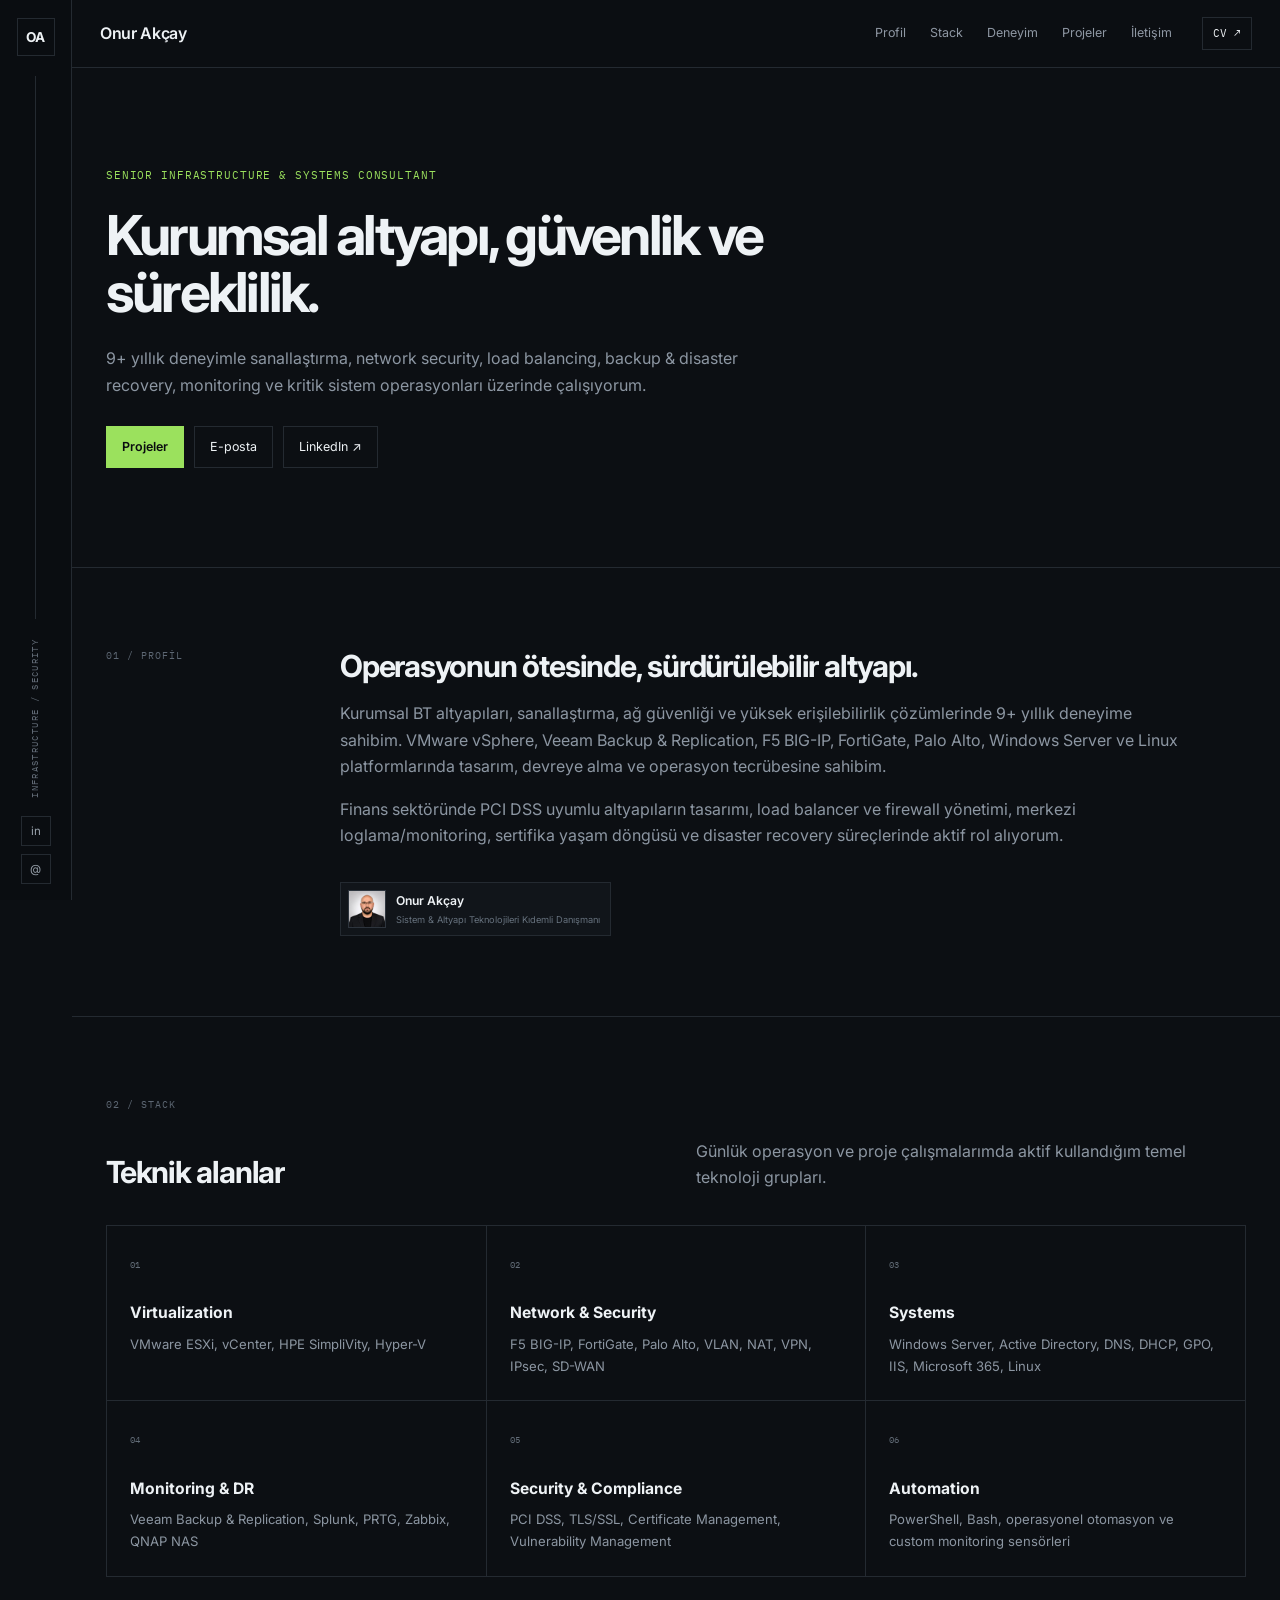
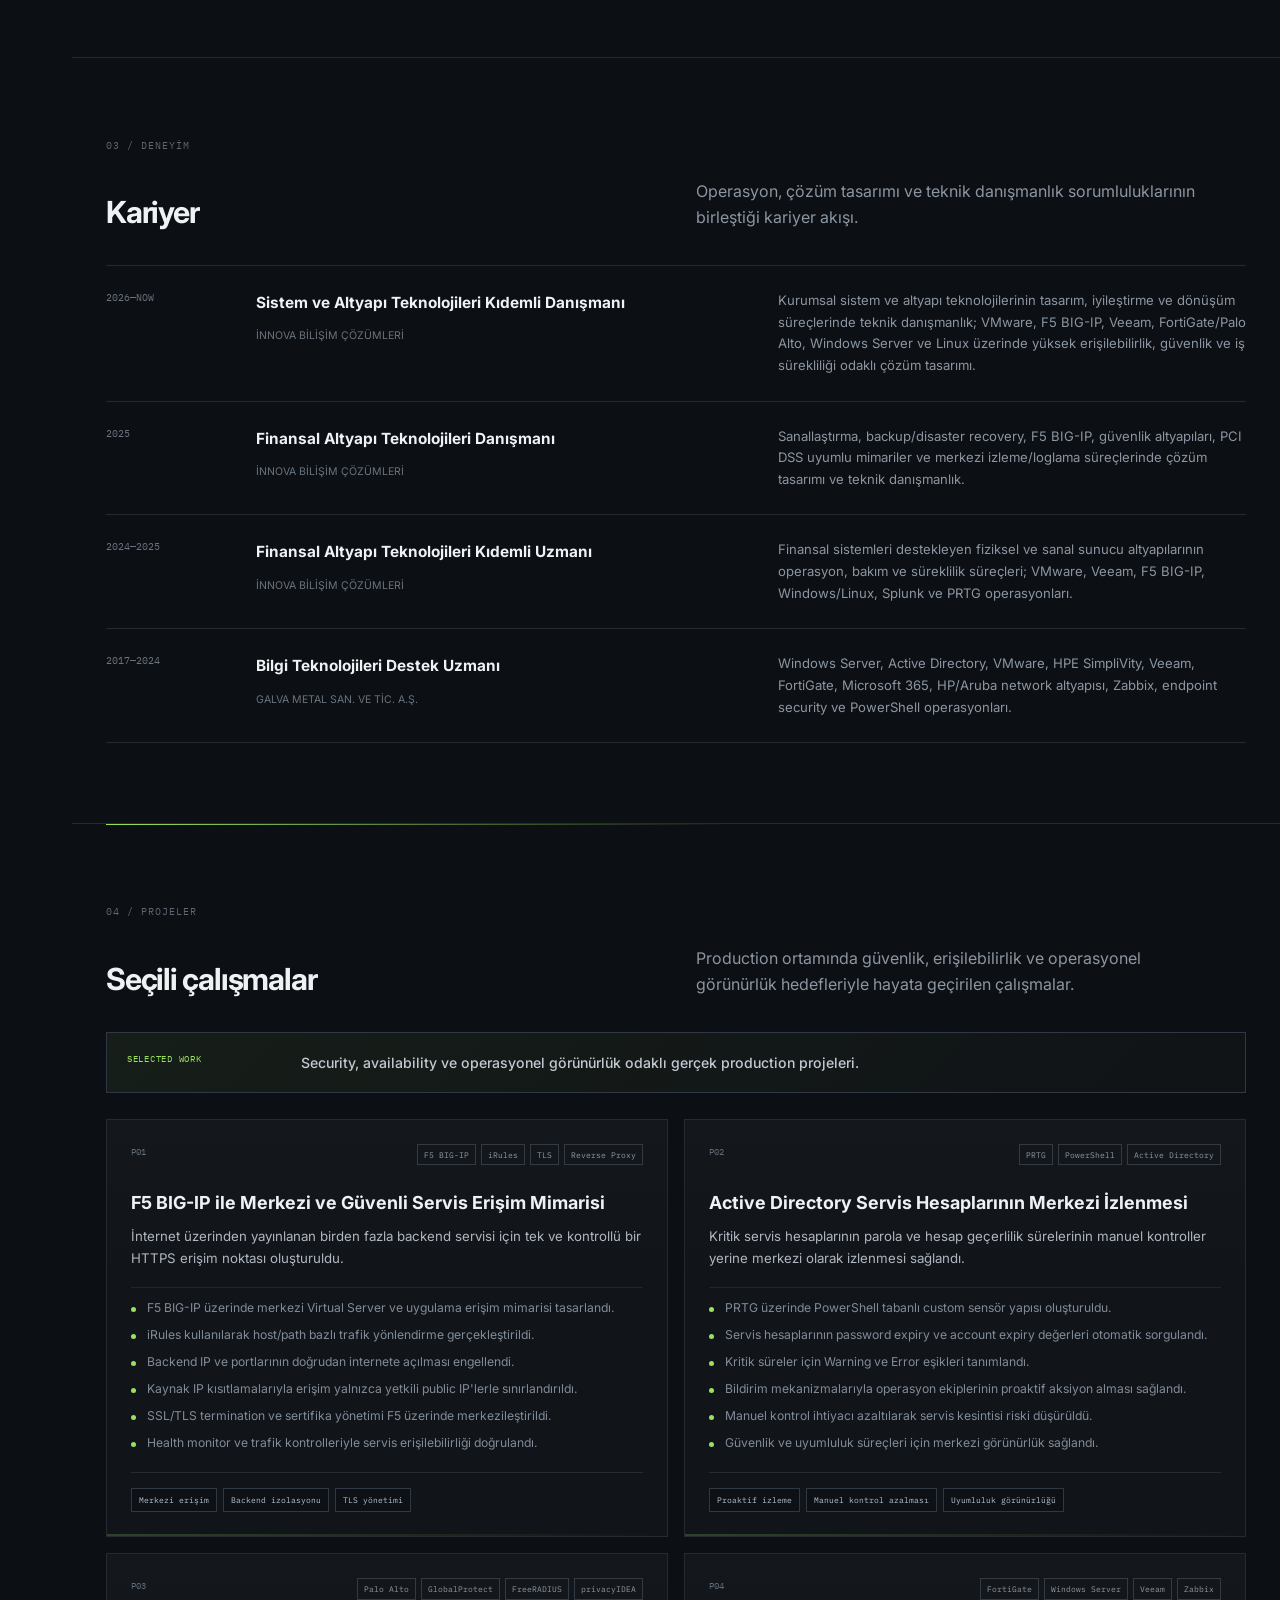
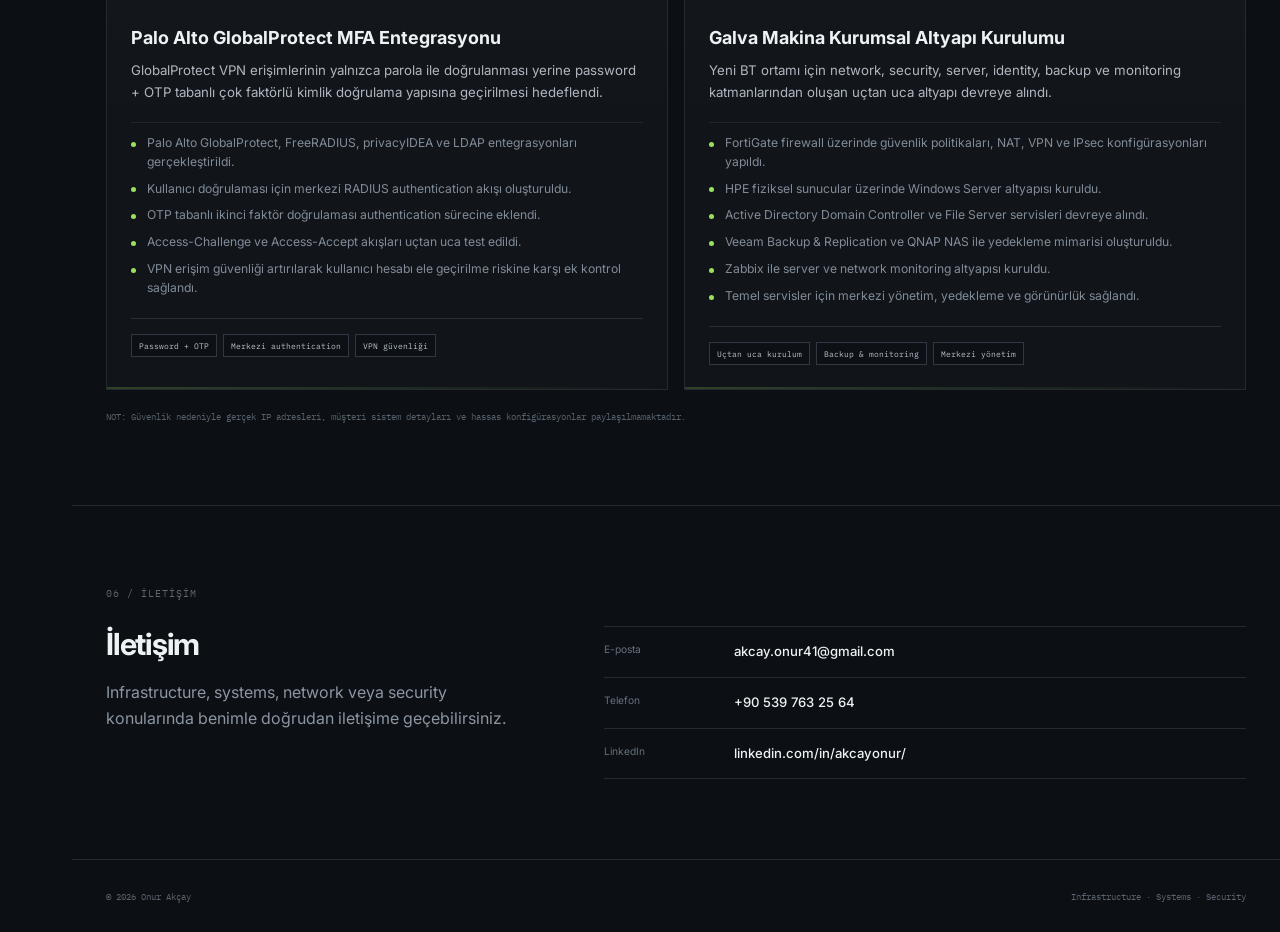
==== commit 9a4fec6b: "s" ====
--- a/public/index.html
+++ b/public/index.html
@@ -52,7 +52,6 @@
           <a href="#stack">Stack</a>
           <a href="#experience">Deneyim</a>
           <a href="#projects">Projeler</a>
-          <a href="#certificates">Sertifikalar</a>
           <a href="#contact">İletişim</a>
         </nav>
 
@@ -120,16 +119,16 @@
             </p>
             </div>
 
-            <div class="mini-profile">
-              <div class="mini-photo">
+            <div class="profile-signature">
+              <div class="avatar-chip">
                 <img
                   src="assets/profile.jpg"
                   alt="Onur Akçay"
                   onerror="this.style.display='none';this.nextElementSibling.style.display='grid';"
                 >
-                <div class="mini-photo-fallback">OA</div>
-              </div>
-              <div class="mini-profile-meta">
+                <div class="avatar-fallback">OA</div>
+              </div>
+              <div>
                 <strong>Onur Akçay</strong>
                 <span>Sistem & Altyapı Teknolojileri Kıdemli Danışmanı</span>
               </div>
@@ -274,6 +273,11 @@
               Production ortamında güvenlik, erişilebilirlik ve operasyonel görünürlük
               hedefleriyle hayata geçirilen çalışmalar.
             </p>
+          </div>
+
+          <div class="projects-highlight">
+            <span class="mono">SELECTED WORK</span>
+            <strong>Security, availability ve operasyonel görünürlük odaklı gerçek production projeleri.</strong>
           </div>
 
           <div class="project-grid">
@@ -305,6 +309,7 @@
                 <li>SSL/TLS termination ve sertifika yönetimi F5 üzerinde merkezileştirildi.</li>
                 <li>Health monitor ve trafik kontrolleriyle servis erişilebilirliği doğrulandı.</li>
               </ul>
+              <div class="project-impact"><span>Merkezi erişim</span><span>Backend izolasyonu</span><span>TLS yönetimi</span></div>
             </article>
 
             <article class="project">
@@ -333,6 +338,7 @@
                 <li>Manuel kontrol ihtiyacı azaltılarak servis kesintisi riski düşürüldü.</li>
                 <li>Güvenlik ve uyumluluk süreçleri için merkezi görünürlük sağlandı.</li>
               </ul>
+              <div class="project-impact"><span>Proaktif izleme</span><span>Manuel kontrol azalması</span><span>Uyumluluk görünürlüğü</span></div>
             </article>
 
             <article class="project">
@@ -361,6 +367,7 @@
                 <li>Access-Challenge ve Access-Accept akışları uçtan uca test edildi.</li>
                 <li>VPN erişim güvenliği artırılarak kullanıcı hesabı ele geçirilme riskine karşı ek kontrol sağlandı.</li>
               </ul>
+              <div class="project-impact"><span>Password + OTP</span><span>Merkezi authentication</span><span>VPN güvenliği</span></div>
             </article>
 
             <article class="project">
@@ -390,6 +397,7 @@
                 <li>Zabbix ile server ve network monitoring altyapısı kuruldu.</li>
                 <li>Temel servisler için merkezi yönetim, yedekleme ve görünürlük sağlandı.</li>
               </ul>
+              <div class="project-impact"><span>Uçtan uca kurulum</span><span>Backup & monitoring</span><span>Merkezi yönetim</span></div>
             </article>
 
           </div>
@@ -397,29 +405,6 @@
           <p class="security-note mono">
             NOT: Güvenlik nedeniyle gerçek IP adresleri, müşteri sistem detayları ve hassas konfigürasyonlar paylaşılmamaktadır.
           </p>
-        </section>
-
-        <!-- CERTIFICATES -->
-        <section id="certificates" class="section certificates-section">
-          <div>
-            <div class="section-label mono">05 / SERTİFİKALAR</div>
-            <h2>Sertifikalar</h2>
-          </div>
-
-          <ul class="simple-list">
-            <li>
-              <span>Microsoft</span>
-              <strong>Microsoft Certified Solutions Expert (MCSE)</strong>
-            </li>
-            <li>
-              <span>Fortinet</span>
-              <strong>NSE 1, 2, 3 — Network Security Expert</strong>
-            </li>
-            <li>
-              <span>Security</span>
-              <strong>Uygulamalı Sızma Testi Uzmanlığı</strong>
-            </li>
-          </ul>
         </section>
 
         <!-- CONTACT -->
--- a/public/style.css
+++ b/public/style.css
@@ -962,3 +962,189 @@
     margin-top:8px;
   }
 }
+
+
+/* ===== V8: REFINED PROFILE + PROJECTS ===== */
+
+/* Profile section: use only a tiny identity chip, no large photo card */
+.profile-content{
+  display:block;
+}
+
+.mini-profile,
+.mini-photo,
+.mini-profile-meta{
+  display:none !important;
+}
+
+.profile-signature{
+  display:inline-flex;
+  align-items:center;
+  gap:10px;
+  margin-top:18px;
+  padding:7px 10px 7px 7px;
+  border:1px solid var(--line);
+  background:var(--panel);
+}
+
+.avatar-chip{
+  width:38px;
+  height:38px;
+  overflow:hidden;
+  display:grid;
+  place-items:center;
+  background:#171c22;
+  border:1px solid #2d343d;
+  flex:0 0 auto;
+}
+
+.avatar-chip img{
+  width:100%;
+  height:100%;
+  object-fit:cover;
+}
+
+.avatar-fallback{
+  display:none;
+  width:100%;
+  height:100%;
+  place-items:center;
+  color:#4a535e;
+  font-size:.72rem;
+  font-weight:700;
+}
+
+.profile-signature strong{
+  display:block;
+  font-size:.76rem;
+  font-weight:600;
+}
+
+.profile-signature span{
+  display:block;
+  margin-top:1px;
+  color:var(--muted-2);
+  font-size:.58rem;
+}
+
+/* Projects: make section visually stronger without oversized typography */
+#projects{
+  position:relative;
+}
+
+#projects::before{
+  content:"";
+  position:absolute;
+  left:34px;
+  right:34px;
+  top:0;
+  height:1px;
+  background:linear-gradient(90deg,var(--accent),transparent 55%);
+}
+
+.projects-highlight{
+  display:grid;
+  grid-template-columns:150px minmax(0,1fr);
+  gap:24px;
+  align-items:start;
+  margin:0 0 26px;
+  padding:18px 20px;
+  border:1px solid #303843;
+  background:linear-gradient(135deg,rgba(155,225,93,.07),rgba(255,255,255,.015));
+}
+
+.projects-highlight span{
+  color:var(--accent);
+  font-size:.58rem;
+  letter-spacing:.08em;
+}
+
+.projects-highlight strong{
+  max-width:760px;
+  font-size:.88rem;
+  font-weight:500;
+  color:#c2c9d1;
+}
+
+.project-grid{
+  gap:16px;
+}
+
+.project{
+  position:relative;
+  overflow:hidden;
+  padding:24px;
+  background:
+    linear-gradient(180deg,rgba(255,255,255,.012),transparent 42%),
+    var(--panel);
+}
+
+.project::after{
+  content:"";
+  position:absolute;
+  inset:auto 0 0 0;
+  height:2px;
+  background:linear-gradient(90deg,var(--accent),transparent);
+  opacity:.22;
+}
+
+.project:hover::after{
+  opacity:.75;
+}
+
+.project h3{
+  font-size:1.12rem;
+}
+
+.project-summary{
+  color:#b0b7c0;
+}
+
+.project-details{
+  padding-top:3px;
+  border-top:1px solid #20262d;
+}
+
+.project-impact{
+  display:flex;
+  flex-wrap:wrap;
+  gap:6px;
+  margin-top:20px;
+  padding-top:15px;
+  border-top:1px solid #252c34;
+}
+
+.project-impact span{
+  padding:4px 7px;
+  color:#b8c2cc;
+  background:#0d1116;
+  border:1px solid #303943;
+  font-family:"IBM Plex Mono",monospace;
+  font-size:.52rem;
+}
+
+@media (max-width:820px){
+  .projects-highlight{
+    grid-template-columns:1fr;
+    gap:6px;
+  }
+}
+
+@media (max-width:600px){
+  #projects::before{
+    left:18px;
+    right:18px;
+  }
+
+  .profile-signature{
+    max-width:100%;
+  }
+
+  .project{
+    padding:17px;
+  }
+
+  .project-impact{
+    gap:5px;
+  }
+}
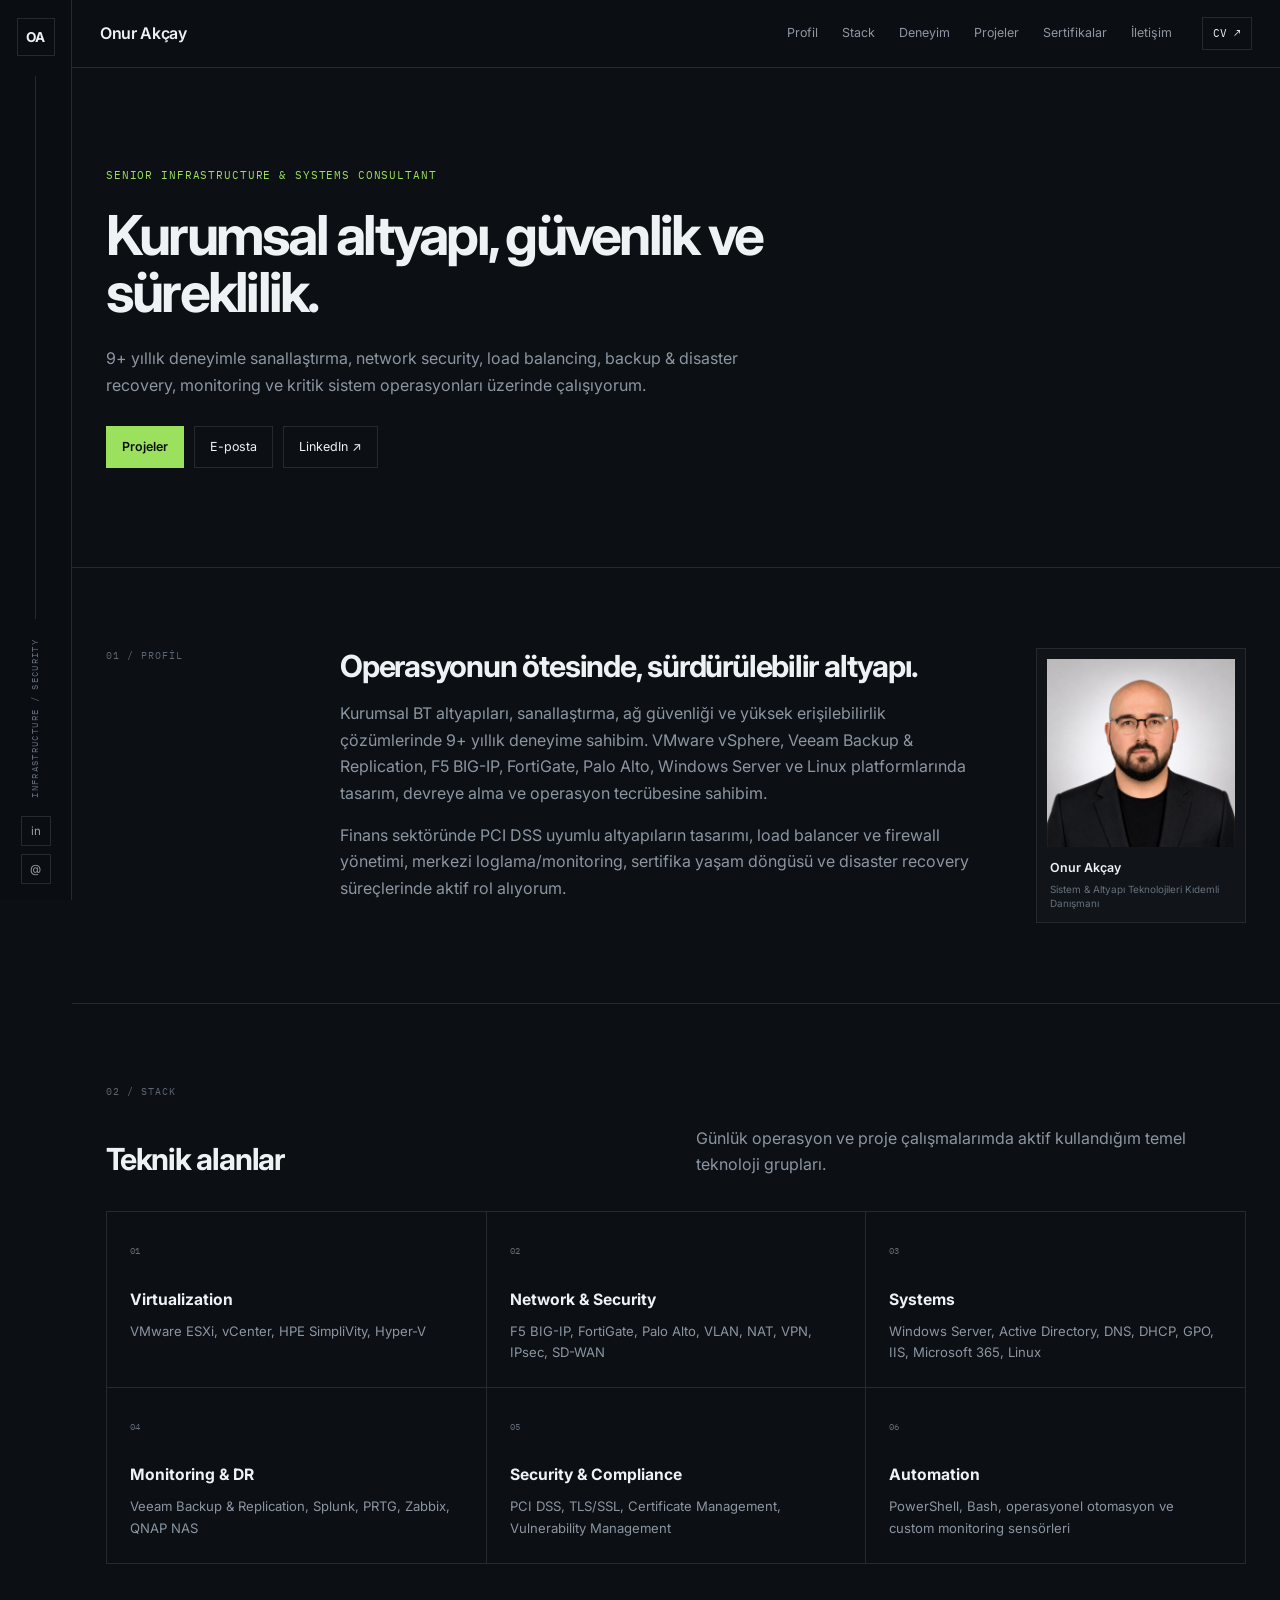
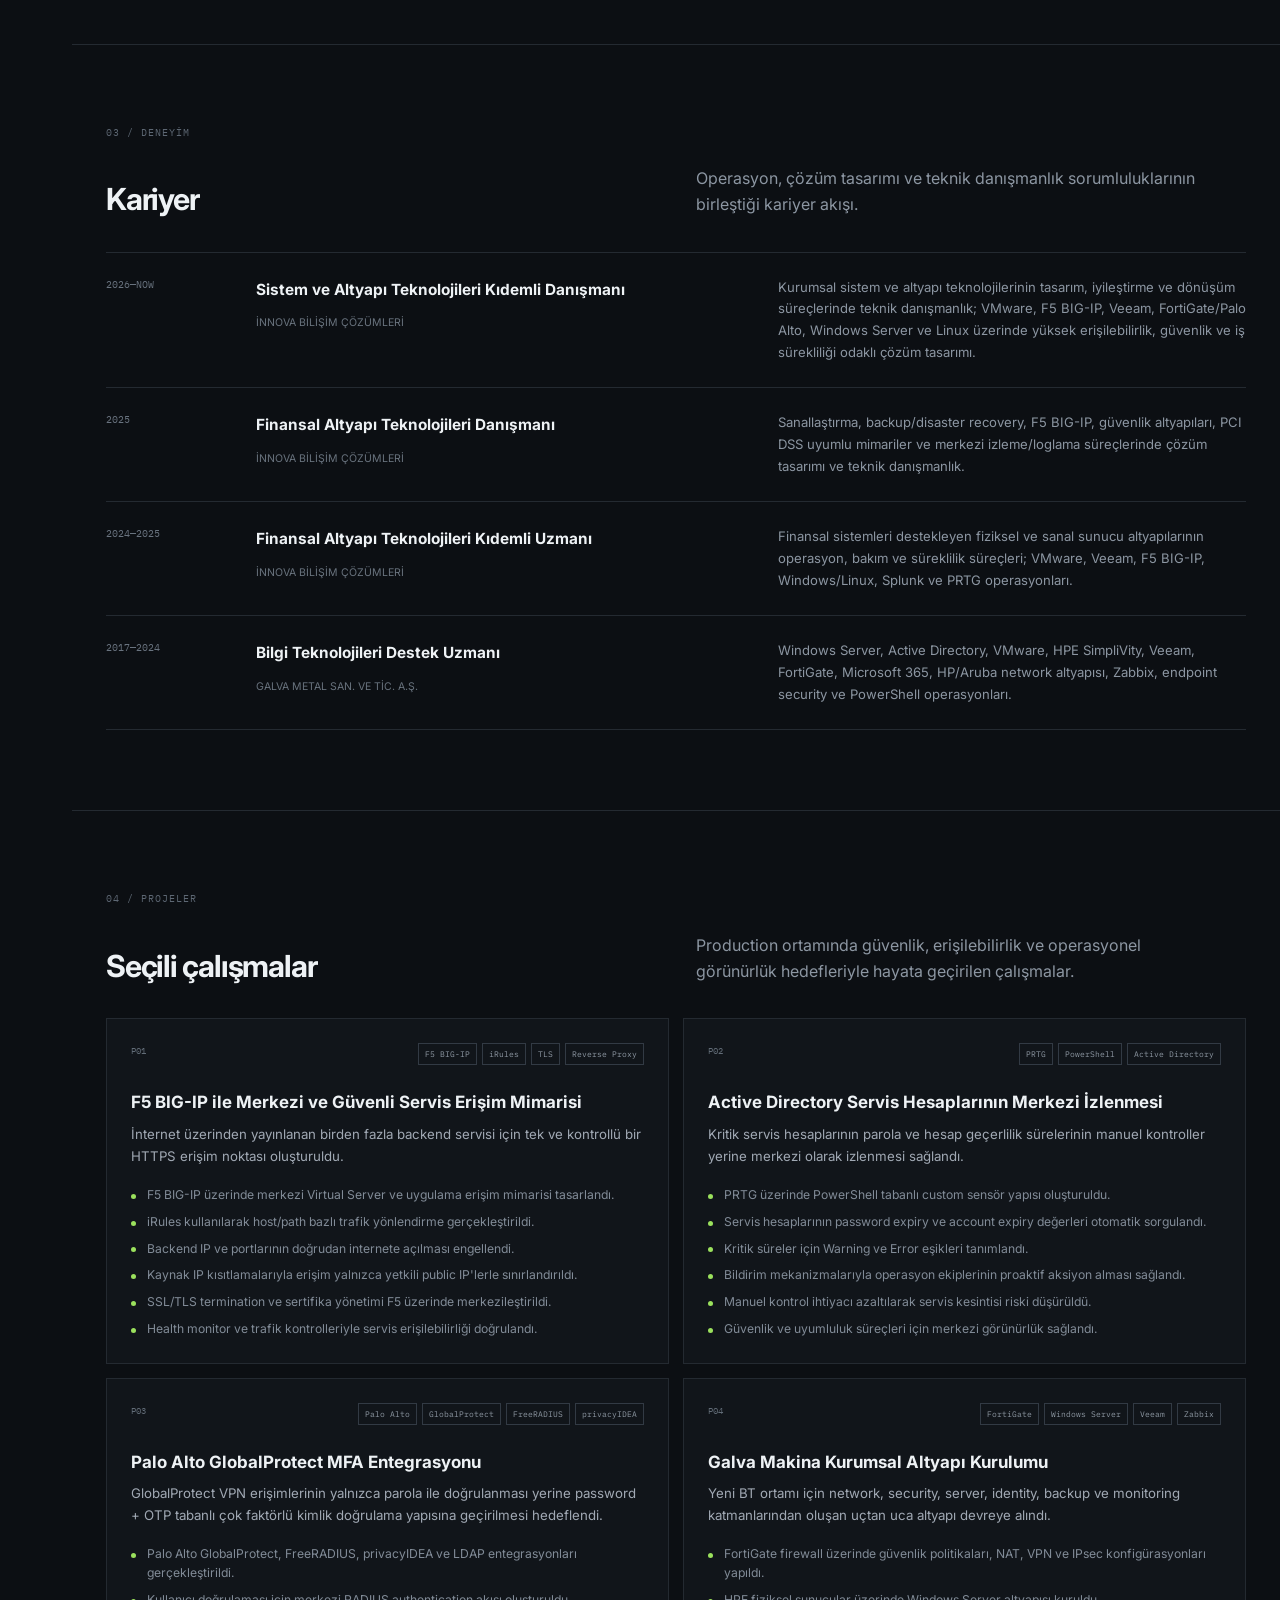
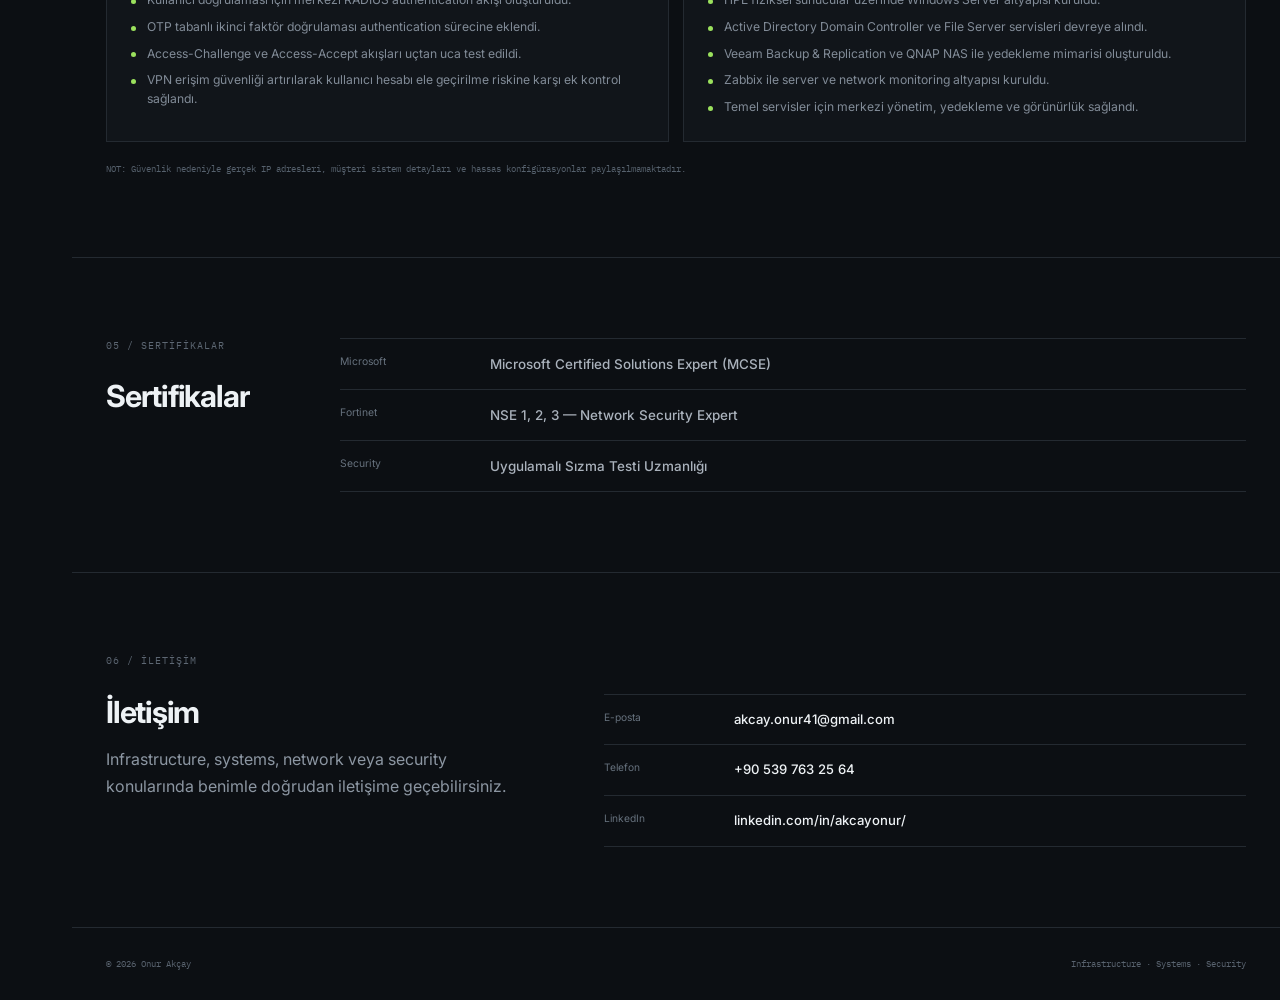
==== commit 49136e02: "asd" ====
--- a/public/index.html
+++ b/public/index.html
@@ -52,6 +52,7 @@
           <a href="#stack">Stack</a>
           <a href="#experience">Deneyim</a>
           <a href="#projects">Projeler</a>
+          <a href="#certificates">Sertifikalar</a>
           <a href="#contact">İletişim</a>
         </nav>
 
@@ -119,16 +120,16 @@
             </p>
             </div>
 
-            <div class="profile-signature">
-              <div class="avatar-chip">
+            <div class="mini-profile">
+              <div class="mini-photo">
                 <img
                   src="assets/profile.jpg"
                   alt="Onur Akçay"
                   onerror="this.style.display='none';this.nextElementSibling.style.display='grid';"
                 >
-                <div class="avatar-fallback">OA</div>
-              </div>
-              <div>
+                <div class="mini-photo-fallback">OA</div>
+              </div>
+              <div class="mini-profile-meta">
                 <strong>Onur Akçay</strong>
                 <span>Sistem & Altyapı Teknolojileri Kıdemli Danışmanı</span>
               </div>
@@ -273,11 +274,6 @@
               Production ortamında güvenlik, erişilebilirlik ve operasyonel görünürlük
               hedefleriyle hayata geçirilen çalışmalar.
             </p>
-          </div>
-
-          <div class="projects-highlight">
-            <span class="mono">SELECTED WORK</span>
-            <strong>Security, availability ve operasyonel görünürlük odaklı gerçek production projeleri.</strong>
           </div>
 
           <div class="project-grid">
@@ -309,7 +305,6 @@
                 <li>SSL/TLS termination ve sertifika yönetimi F5 üzerinde merkezileştirildi.</li>
                 <li>Health monitor ve trafik kontrolleriyle servis erişilebilirliği doğrulandı.</li>
               </ul>
-              <div class="project-impact"><span>Merkezi erişim</span><span>Backend izolasyonu</span><span>TLS yönetimi</span></div>
             </article>
 
             <article class="project">
@@ -338,7 +333,6 @@
                 <li>Manuel kontrol ihtiyacı azaltılarak servis kesintisi riski düşürüldü.</li>
                 <li>Güvenlik ve uyumluluk süreçleri için merkezi görünürlük sağlandı.</li>
               </ul>
-              <div class="project-impact"><span>Proaktif izleme</span><span>Manuel kontrol azalması</span><span>Uyumluluk görünürlüğü</span></div>
             </article>
 
             <article class="project">
@@ -367,7 +361,6 @@
                 <li>Access-Challenge ve Access-Accept akışları uçtan uca test edildi.</li>
                 <li>VPN erişim güvenliği artırılarak kullanıcı hesabı ele geçirilme riskine karşı ek kontrol sağlandı.</li>
               </ul>
-              <div class="project-impact"><span>Password + OTP</span><span>Merkezi authentication</span><span>VPN güvenliği</span></div>
             </article>
 
             <article class="project">
@@ -397,7 +390,6 @@
                 <li>Zabbix ile server ve network monitoring altyapısı kuruldu.</li>
                 <li>Temel servisler için merkezi yönetim, yedekleme ve görünürlük sağlandı.</li>
               </ul>
-              <div class="project-impact"><span>Uçtan uca kurulum</span><span>Backup & monitoring</span><span>Merkezi yönetim</span></div>
             </article>
 
           </div>
@@ -405,6 +397,29 @@
           <p class="security-note mono">
             NOT: Güvenlik nedeniyle gerçek IP adresleri, müşteri sistem detayları ve hassas konfigürasyonlar paylaşılmamaktadır.
           </p>
+        </section>
+
+        <!-- CERTIFICATES -->
+        <section id="certificates" class="section certificates-section">
+          <div>
+            <div class="section-label mono">05 / SERTİFİKALAR</div>
+            <h2>Sertifikalar</h2>
+          </div>
+
+          <ul class="simple-list">
+            <li>
+              <span>Microsoft</span>
+              <strong>Microsoft Certified Solutions Expert (MCSE)</strong>
+            </li>
+            <li>
+              <span>Fortinet</span>
+              <strong>NSE 1, 2, 3 — Network Security Expert</strong>
+            </li>
+            <li>
+              <span>Security</span>
+              <strong>Uygulamalı Sızma Testi Uzmanlığı</strong>
+            </li>
+          </ul>
         </section>
 
         <!-- CONTACT -->
--- a/public/style.css
+++ b/public/style.css
@@ -962,189 +962,3 @@
     margin-top:8px;
   }
 }
-
-
-/* ===== V8: REFINED PROFILE + PROJECTS ===== */
-
-/* Profile section: use only a tiny identity chip, no large photo card */
-.profile-content{
-  display:block;
-}
-
-.mini-profile,
-.mini-photo,
-.mini-profile-meta{
-  display:none !important;
-}
-
-.profile-signature{
-  display:inline-flex;
-  align-items:center;
-  gap:10px;
-  margin-top:18px;
-  padding:7px 10px 7px 7px;
-  border:1px solid var(--line);
-  background:var(--panel);
-}
-
-.avatar-chip{
-  width:38px;
-  height:38px;
-  overflow:hidden;
-  display:grid;
-  place-items:center;
-  background:#171c22;
-  border:1px solid #2d343d;
-  flex:0 0 auto;
-}
-
-.avatar-chip img{
-  width:100%;
-  height:100%;
-  object-fit:cover;
-}
-
-.avatar-fallback{
-  display:none;
-  width:100%;
-  height:100%;
-  place-items:center;
-  color:#4a535e;
-  font-size:.72rem;
-  font-weight:700;
-}
-
-.profile-signature strong{
-  display:block;
-  font-size:.76rem;
-  font-weight:600;
-}
-
-.profile-signature span{
-  display:block;
-  margin-top:1px;
-  color:var(--muted-2);
-  font-size:.58rem;
-}
-
-/* Projects: make section visually stronger without oversized typography */
-#projects{
-  position:relative;
-}
-
-#projects::before{
-  content:"";
-  position:absolute;
-  left:34px;
-  right:34px;
-  top:0;
-  height:1px;
-  background:linear-gradient(90deg,var(--accent),transparent 55%);
-}
-
-.projects-highlight{
-  display:grid;
-  grid-template-columns:150px minmax(0,1fr);
-  gap:24px;
-  align-items:start;
-  margin:0 0 26px;
-  padding:18px 20px;
-  border:1px solid #303843;
-  background:linear-gradient(135deg,rgba(155,225,93,.07),rgba(255,255,255,.015));
-}
-
-.projects-highlight span{
-  color:var(--accent);
-  font-size:.58rem;
-  letter-spacing:.08em;
-}
-
-.projects-highlight strong{
-  max-width:760px;
-  font-size:.88rem;
-  font-weight:500;
-  color:#c2c9d1;
-}
-
-.project-grid{
-  gap:16px;
-}
-
-.project{
-  position:relative;
-  overflow:hidden;
-  padding:24px;
-  background:
-    linear-gradient(180deg,rgba(255,255,255,.012),transparent 42%),
-    var(--panel);
-}
-
-.project::after{
-  content:"";
-  position:absolute;
-  inset:auto 0 0 0;
-  height:2px;
-  background:linear-gradient(90deg,var(--accent),transparent);
-  opacity:.22;
-}
-
-.project:hover::after{
-  opacity:.75;
-}
-
-.project h3{
-  font-size:1.12rem;
-}
-
-.project-summary{
-  color:#b0b7c0;
-}
-
-.project-details{
-  padding-top:3px;
-  border-top:1px solid #20262d;
-}
-
-.project-impact{
-  display:flex;
-  flex-wrap:wrap;
-  gap:6px;
-  margin-top:20px;
-  padding-top:15px;
-  border-top:1px solid #252c34;
-}
-
-.project-impact span{
-  padding:4px 7px;
-  color:#b8c2cc;
-  background:#0d1116;
-  border:1px solid #303943;
-  font-family:"IBM Plex Mono",monospace;
-  font-size:.52rem;
-}
-
-@media (max-width:820px){
-  .projects-highlight{
-    grid-template-columns:1fr;
-    gap:6px;
-  }
-}
-
-@media (max-width:600px){
-  #projects::before{
-    left:18px;
-    right:18px;
-  }
-
-  .profile-signature{
-    max-width:100%;
-  }
-
-  .project{
-    padding:17px;
-  }
-
-  .project-impact{
-    gap:5px;
-  }
-}
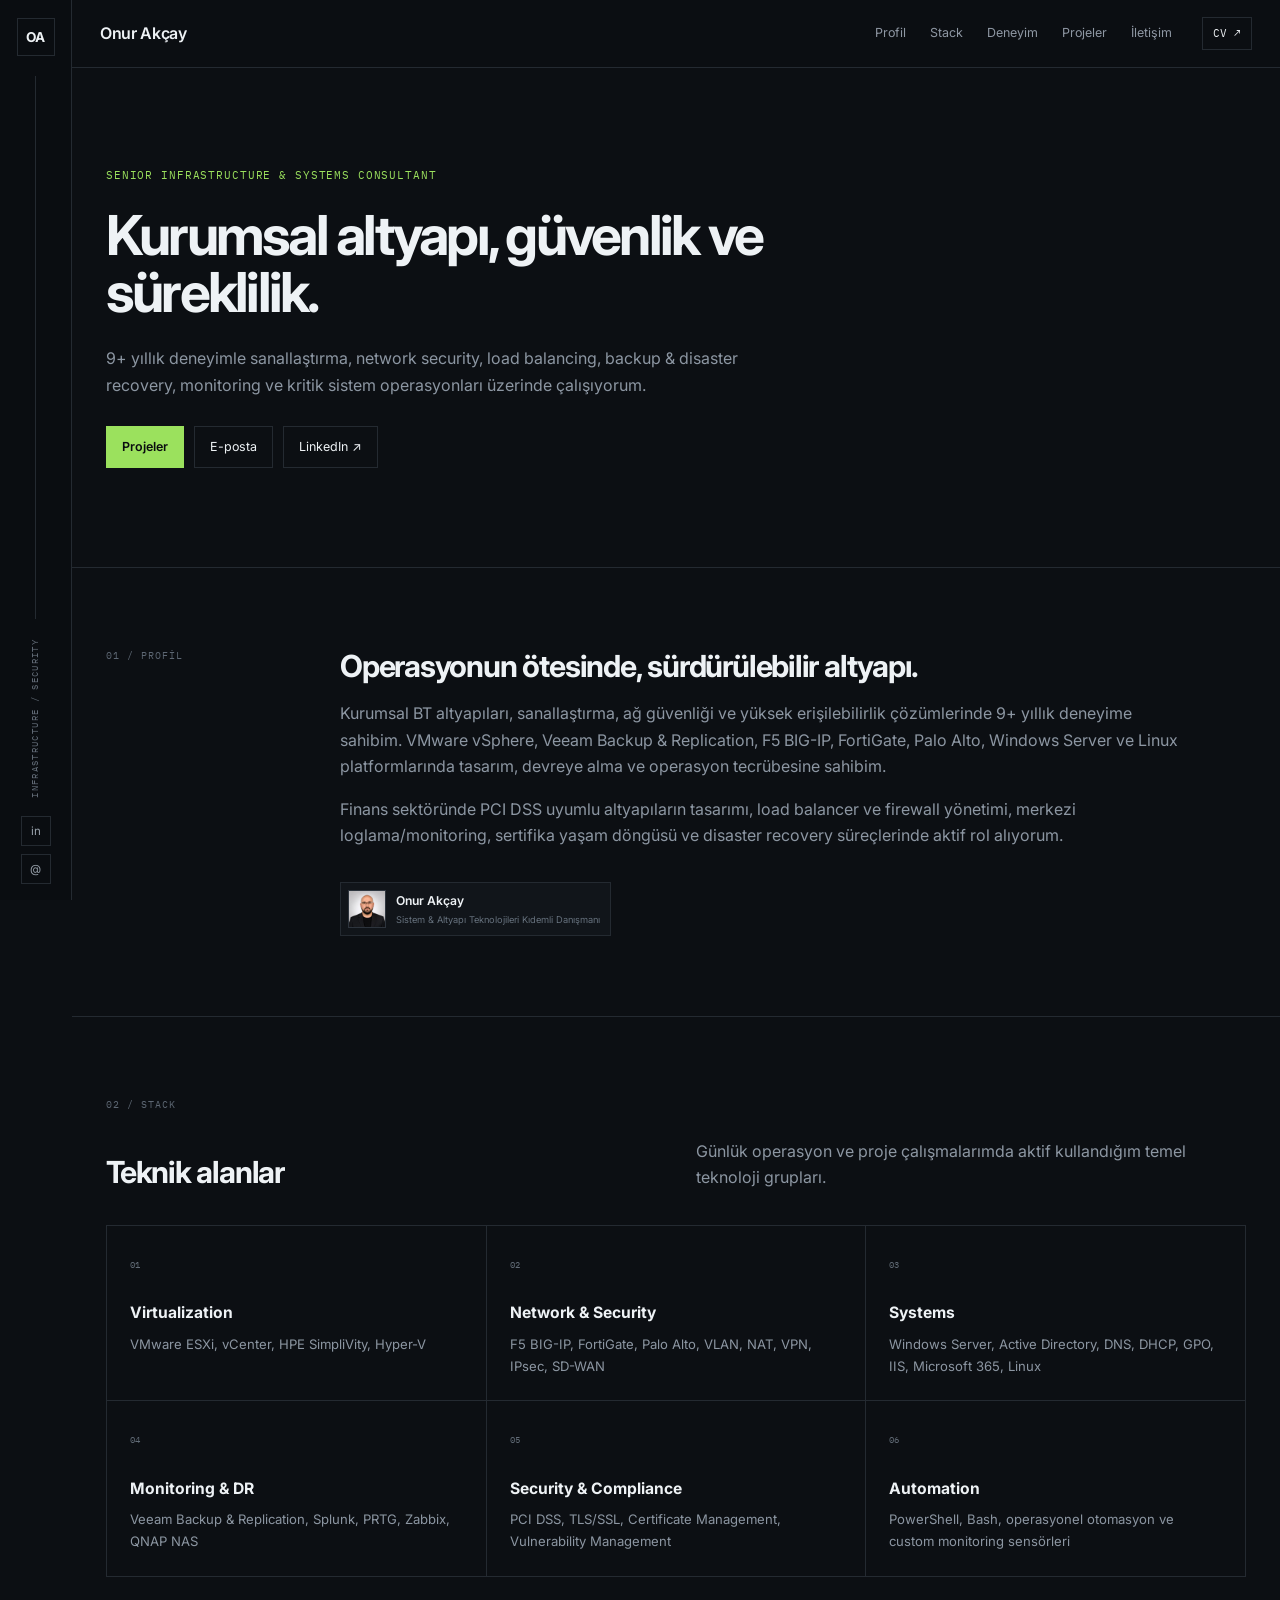
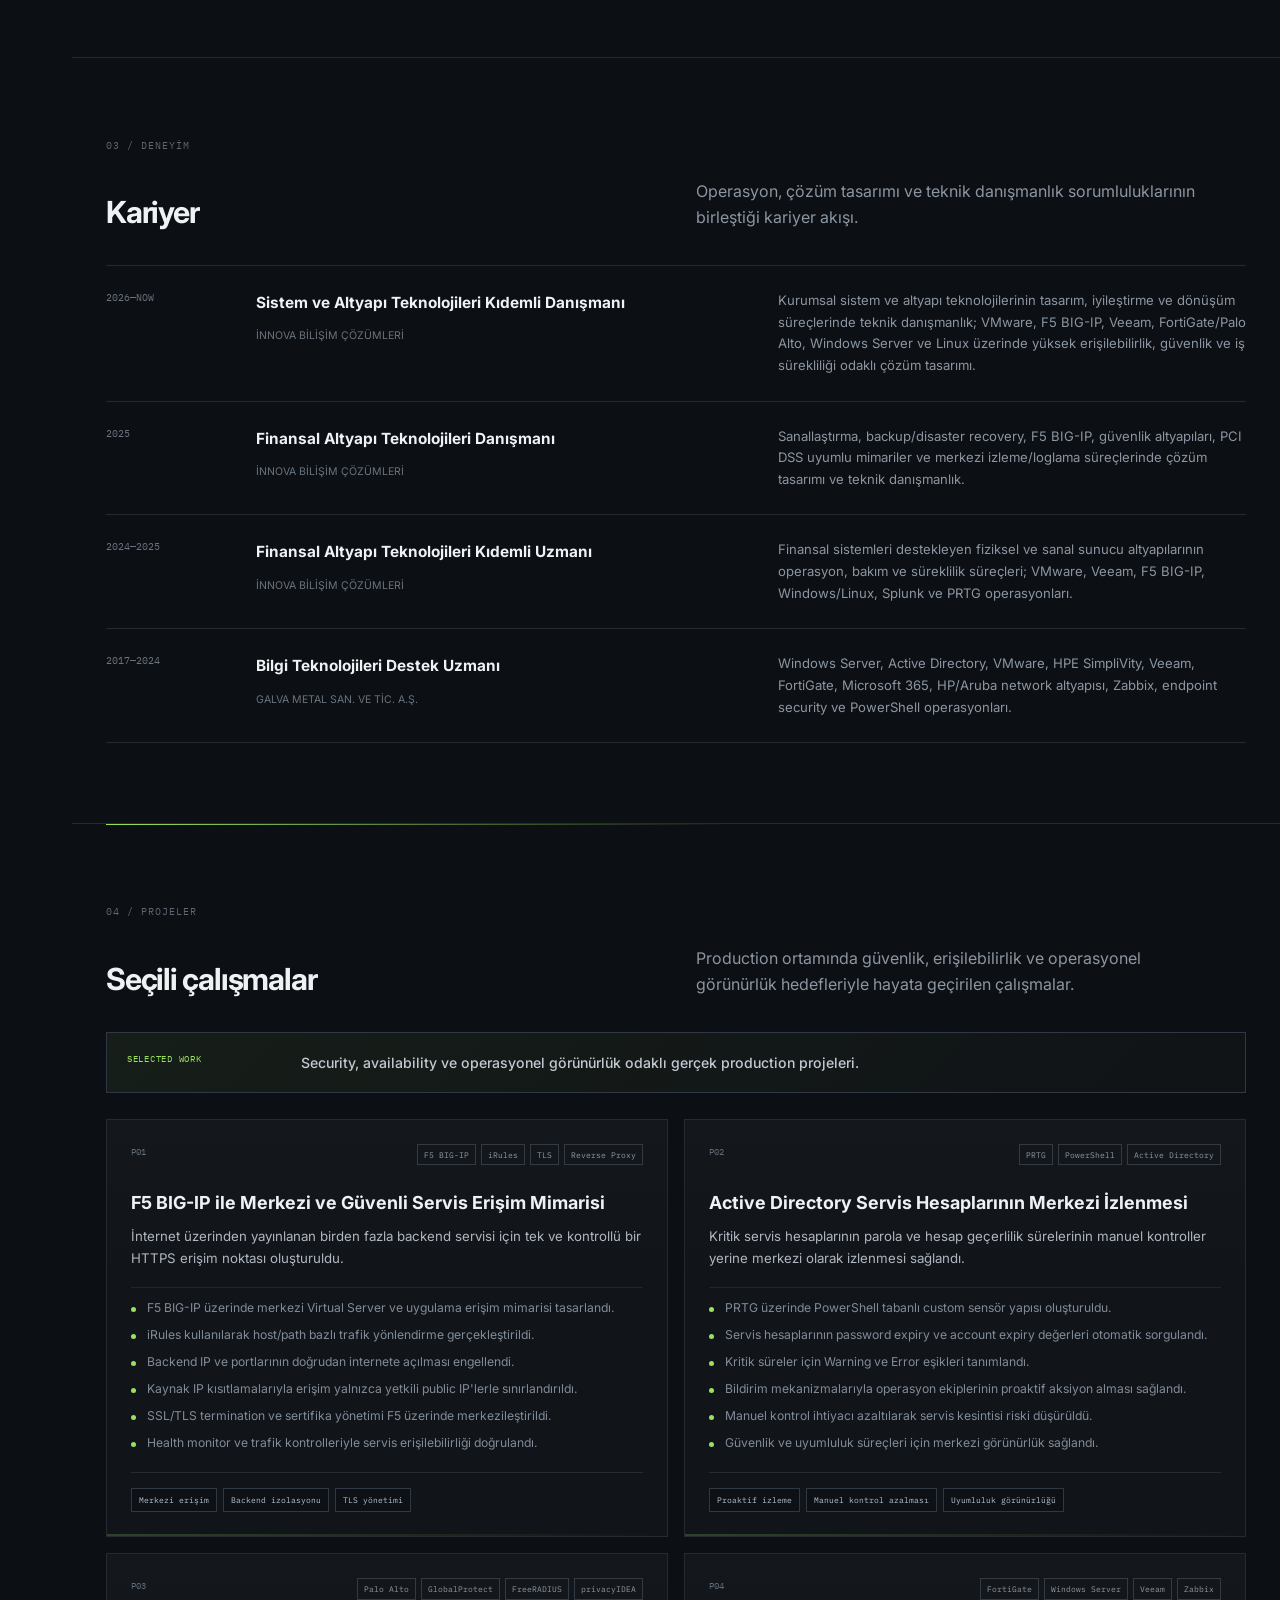
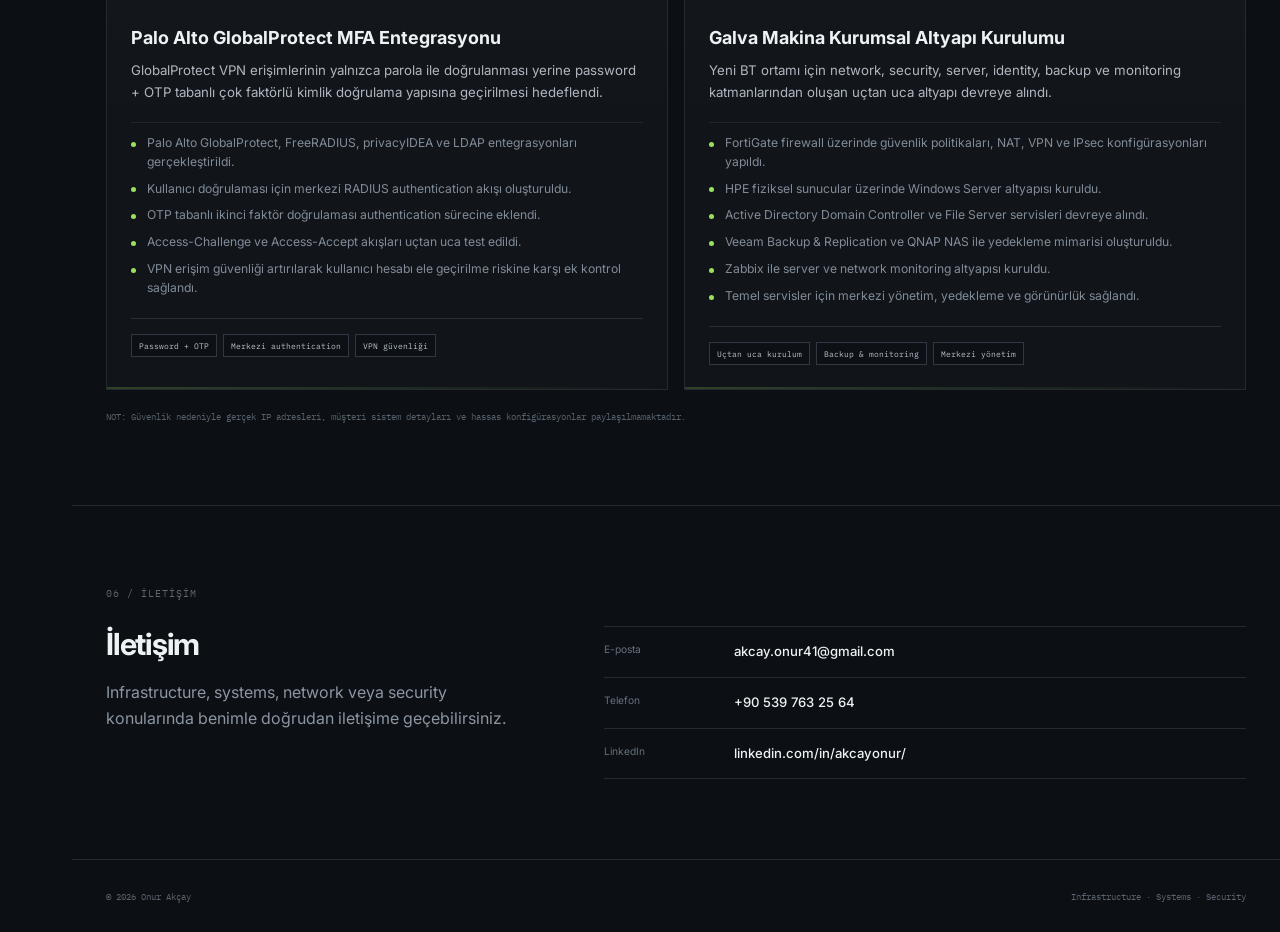
==== commit a827cf19: "qqqq" ====
--- a/public/index.html
+++ b/public/index.html
@@ -52,7 +52,6 @@
           <a href="#stack">Stack</a>
           <a href="#experience">Deneyim</a>
           <a href="#projects">Projeler</a>
-          <a href="#certificates">Sertifikalar</a>
           <a href="#contact">İletişim</a>
         </nav>
 
@@ -120,16 +119,16 @@
             </p>
             </div>
 
-            <div class="mini-profile">
-              <div class="mini-photo">
+            <div class="profile-signature">
+              <div class="avatar-chip">
                 <img
                   src="assets/profile.jpg"
                   alt="Onur Akçay"
                   onerror="this.style.display='none';this.nextElementSibling.style.display='grid';"
                 >
-                <div class="mini-photo-fallback">OA</div>
-              </div>
-              <div class="mini-profile-meta">
+                <div class="avatar-fallback">OA</div>
+              </div>
+              <div>
                 <strong>Onur Akçay</strong>
                 <span>Sistem & Altyapı Teknolojileri Kıdemli Danışmanı</span>
               </div>
@@ -274,6 +273,11 @@
               Production ortamında güvenlik, erişilebilirlik ve operasyonel görünürlük
               hedefleriyle hayata geçirilen çalışmalar.
             </p>
+          </div>
+
+          <div class="projects-highlight">
+            <span class="mono">SELECTED WORK</span>
+            <strong>Security, availability ve operasyonel görünürlük odaklı gerçek production projeleri.</strong>
           </div>
 
           <div class="project-grid">
@@ -305,6 +309,7 @@
                 <li>SSL/TLS termination ve sertifika yönetimi F5 üzerinde merkezileştirildi.</li>
                 <li>Health monitor ve trafik kontrolleriyle servis erişilebilirliği doğrulandı.</li>
               </ul>
+              <div class="project-impact"><span>Merkezi erişim</span><span>Backend izolasyonu</span><span>TLS yönetimi</span></div>
             </article>
 
             <article class="project">
@@ -333,6 +338,7 @@
                 <li>Manuel kontrol ihtiyacı azaltılarak servis kesintisi riski düşürüldü.</li>
                 <li>Güvenlik ve uyumluluk süreçleri için merkezi görünürlük sağlandı.</li>
               </ul>
+              <div class="project-impact"><span>Proaktif izleme</span><span>Manuel kontrol azalması</span><span>Uyumluluk görünürlüğü</span></div>
             </article>
 
             <article class="project">
@@ -361,6 +367,7 @@
                 <li>Access-Challenge ve Access-Accept akışları uçtan uca test edildi.</li>
                 <li>VPN erişim güvenliği artırılarak kullanıcı hesabı ele geçirilme riskine karşı ek kontrol sağlandı.</li>
               </ul>
+              <div class="project-impact"><span>Password + OTP</span><span>Merkezi authentication</span><span>VPN güvenliği</span></div>
             </article>
 
             <article class="project">
@@ -390,6 +397,7 @@
                 <li>Zabbix ile server ve network monitoring altyapısı kuruldu.</li>
                 <li>Temel servisler için merkezi yönetim, yedekleme ve görünürlük sağlandı.</li>
               </ul>
+              <div class="project-impact"><span>Uçtan uca kurulum</span><span>Backup & monitoring</span><span>Merkezi yönetim</span></div>
             </article>
 
           </div>
@@ -397,29 +405,6 @@
           <p class="security-note mono">
             NOT: Güvenlik nedeniyle gerçek IP adresleri, müşteri sistem detayları ve hassas konfigürasyonlar paylaşılmamaktadır.
           </p>
-        </section>
-
-        <!-- CERTIFICATES -->
-        <section id="certificates" class="section certificates-section">
-          <div>
-            <div class="section-label mono">05 / SERTİFİKALAR</div>
-            <h2>Sertifikalar</h2>
-          </div>
-
-          <ul class="simple-list">
-            <li>
-              <span>Microsoft</span>
-              <strong>Microsoft Certified Solutions Expert (MCSE)</strong>
-            </li>
-            <li>
-              <span>Fortinet</span>
-              <strong>NSE 1, 2, 3 — Network Security Expert</strong>
-            </li>
-            <li>
-              <span>Security</span>
-              <strong>Uygulamalı Sızma Testi Uzmanlığı</strong>
-            </li>
-          </ul>
         </section>
 
         <!-- CONTACT -->
--- a/public/style.css
+++ b/public/style.css
@@ -962,3 +962,189 @@
     margin-top:8px;
   }
 }
+
+
+/* ===== V8: REFINED PROFILE + PROJECTS ===== */
+
+/* Profile section: use only a tiny identity chip, no large photo card */
+.profile-content{
+  display:block;
+}
+
+.mini-profile,
+.mini-photo,
+.mini-profile-meta{
+  display:none !important;
+}
+
+.profile-signature{
+  display:inline-flex;
+  align-items:center;
+  gap:10px;
+  margin-top:18px;
+  padding:7px 10px 7px 7px;
+  border:1px solid var(--line);
+  background:var(--panel);
+}
+
+.avatar-chip{
+  width:38px;
+  height:38px;
+  overflow:hidden;
+  display:grid;
+  place-items:center;
+  background:#171c22;
+  border:1px solid #2d343d;
+  flex:0 0 auto;
+}
+
+.avatar-chip img{
+  width:100%;
+  height:100%;
+  object-fit:cover;
+}
+
+.avatar-fallback{
+  display:none;
+  width:100%;
+  height:100%;
+  place-items:center;
+  color:#4a535e;
+  font-size:.72rem;
+  font-weight:700;
+}
+
+.profile-signature strong{
+  display:block;
+  font-size:.76rem;
+  font-weight:600;
+}
+
+.profile-signature span{
+  display:block;
+  margin-top:1px;
+  color:var(--muted-2);
+  font-size:.58rem;
+}
+
+/* Projects: make section visually stronger without oversized typography */
+#projects{
+  position:relative;
+}
+
+#projects::before{
+  content:"";
+  position:absolute;
+  left:34px;
+  right:34px;
+  top:0;
+  height:1px;
+  background:linear-gradient(90deg,var(--accent),transparent 55%);
+}
+
+.projects-highlight{
+  display:grid;
+  grid-template-columns:150px minmax(0,1fr);
+  gap:24px;
+  align-items:start;
+  margin:0 0 26px;
+  padding:18px 20px;
+  border:1px solid #303843;
+  background:linear-gradient(135deg,rgba(155,225,93,.07),rgba(255,255,255,.015));
+}
+
+.projects-highlight span{
+  color:var(--accent);
+  font-size:.58rem;
+  letter-spacing:.08em;
+}
+
+.projects-highlight strong{
+  max-width:760px;
+  font-size:.88rem;
+  font-weight:500;
+  color:#c2c9d1;
+}
+
+.project-grid{
+  gap:16px;
+}
+
+.project{
+  position:relative;
+  overflow:hidden;
+  padding:24px;
+  background:
+    linear-gradient(180deg,rgba(255,255,255,.012),transparent 42%),
+    var(--panel);
+}
+
+.project::after{
+  content:"";
+  position:absolute;
+  inset:auto 0 0 0;
+  height:2px;
+  background:linear-gradient(90deg,var(--accent),transparent);
+  opacity:.22;
+}
+
+.project:hover::after{
+  opacity:.75;
+}
+
+.project h3{
+  font-size:1.12rem;
+}
+
+.project-summary{
+  color:#b0b7c0;
+}
+
+.project-details{
+  padding-top:3px;
+  border-top:1px solid #20262d;
+}
+
+.project-impact{
+  display:flex;
+  flex-wrap:wrap;
+  gap:6px;
+  margin-top:20px;
+  padding-top:15px;
+  border-top:1px solid #252c34;
+}
+
+.project-impact span{
+  padding:4px 7px;
+  color:#b8c2cc;
+  background:#0d1116;
+  border:1px solid #303943;
+  font-family:"IBM Plex Mono",monospace;
+  font-size:.52rem;
+}
+
+@media (max-width:820px){
+  .projects-highlight{
+    grid-template-columns:1fr;
+    gap:6px;
+  }
+}
+
+@media (max-width:600px){
+  #projects::before{
+    left:18px;
+    right:18px;
+  }
+
+  .profile-signature{
+    max-width:100%;
+  }
+
+  .project{
+    padding:17px;
+  }
+
+  .project-impact{
+    gap:5px;
+  }
+}
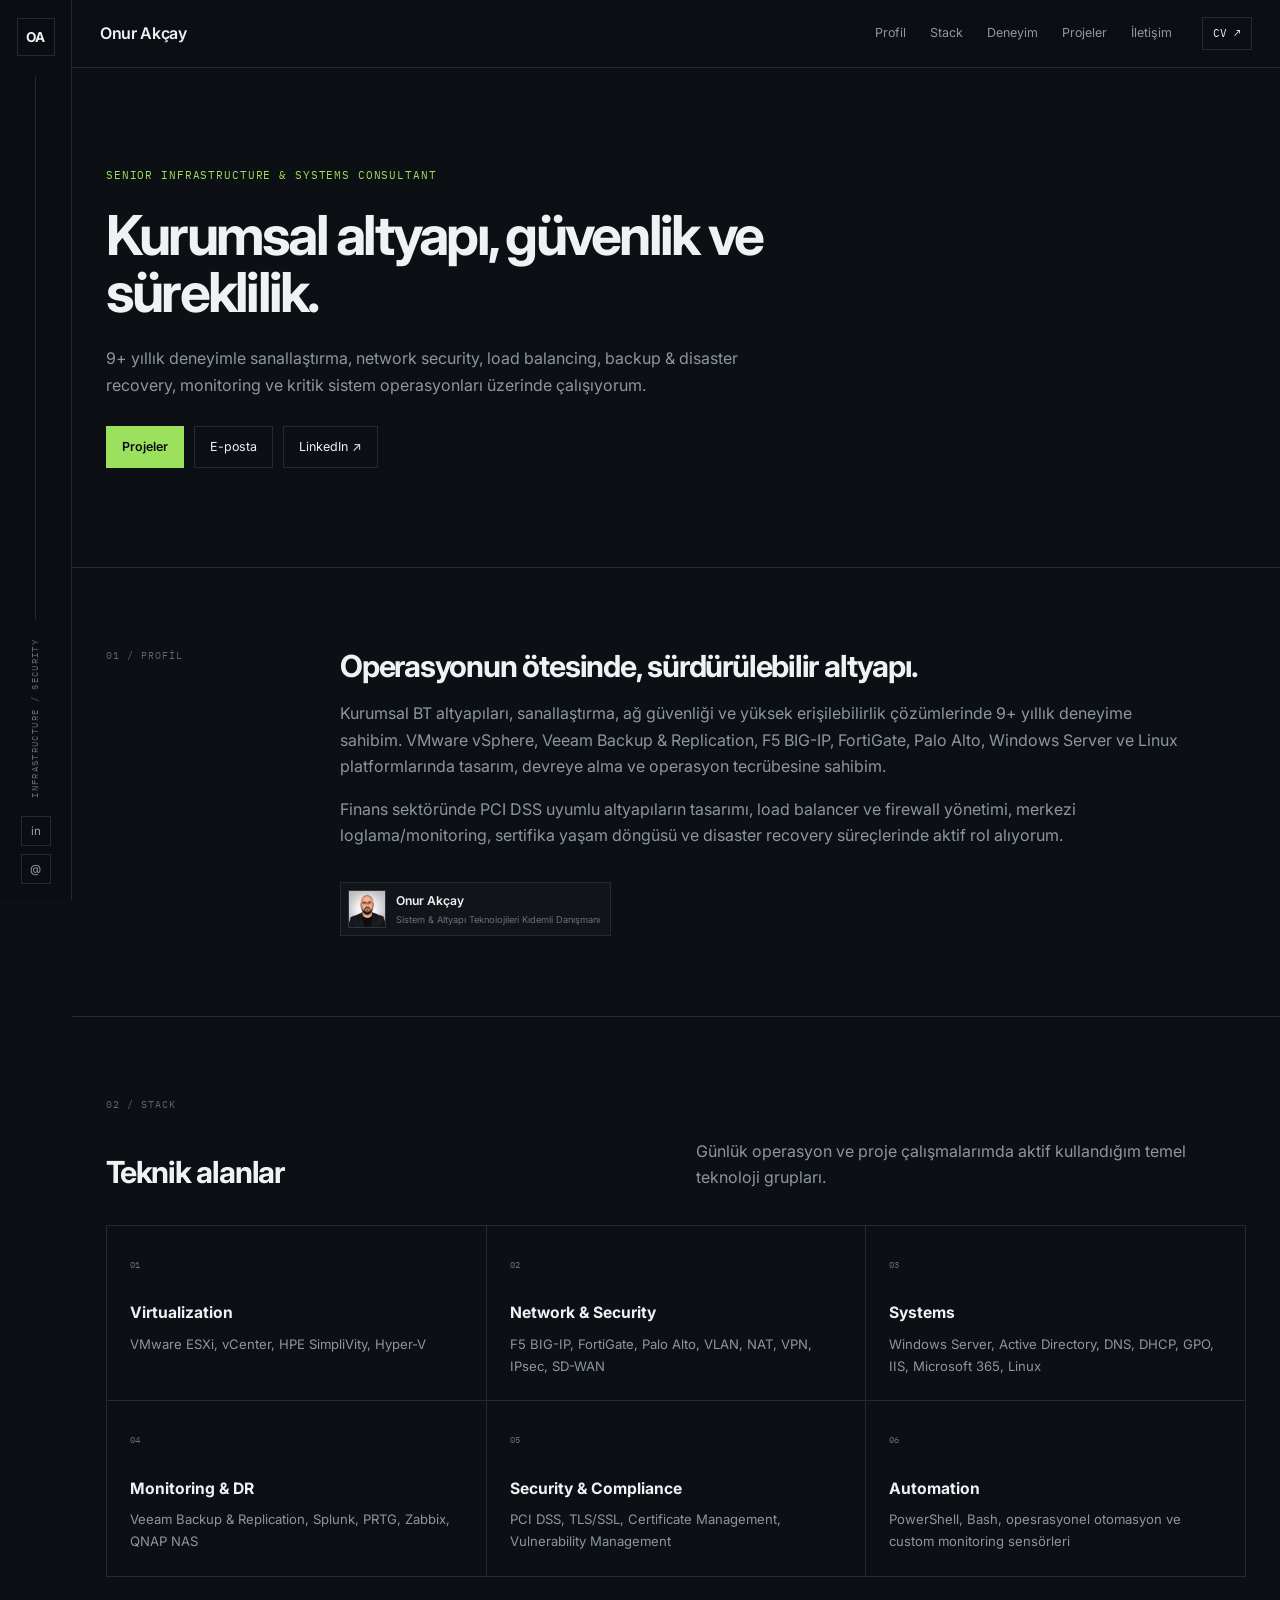
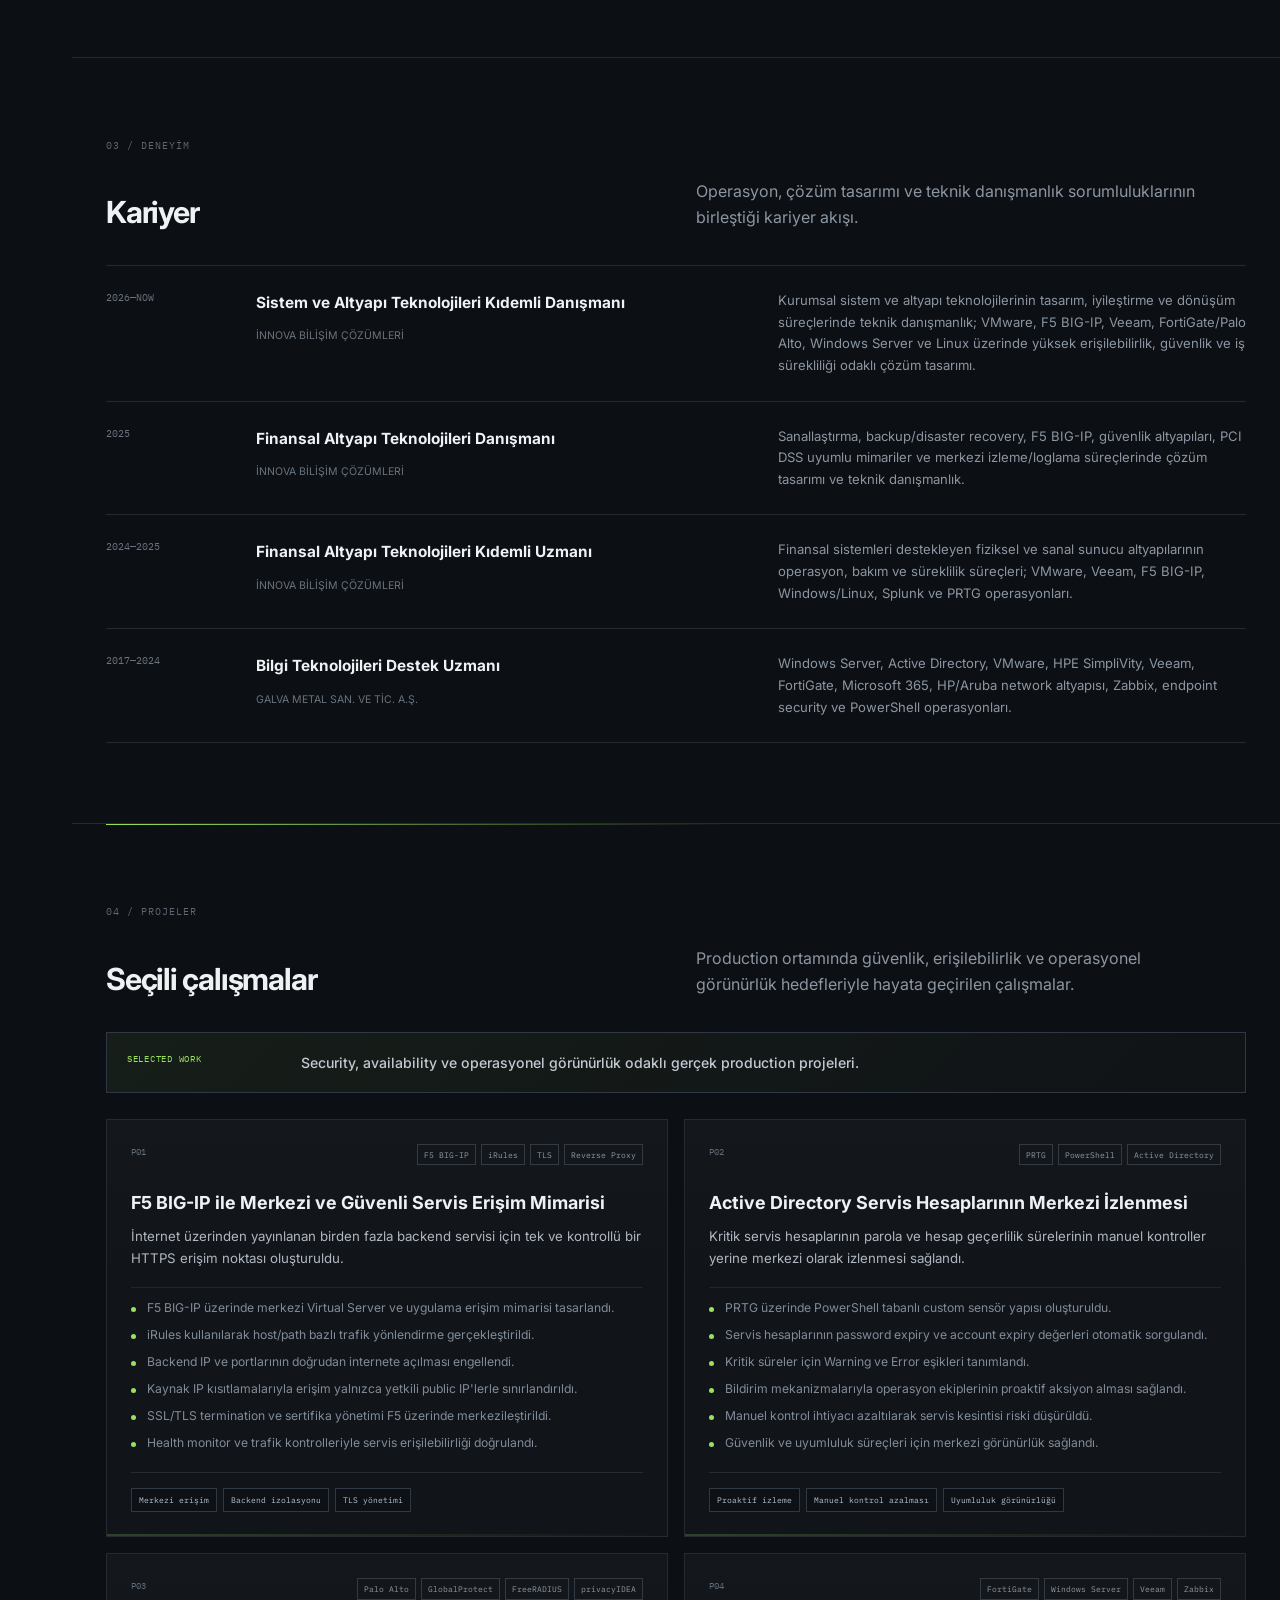
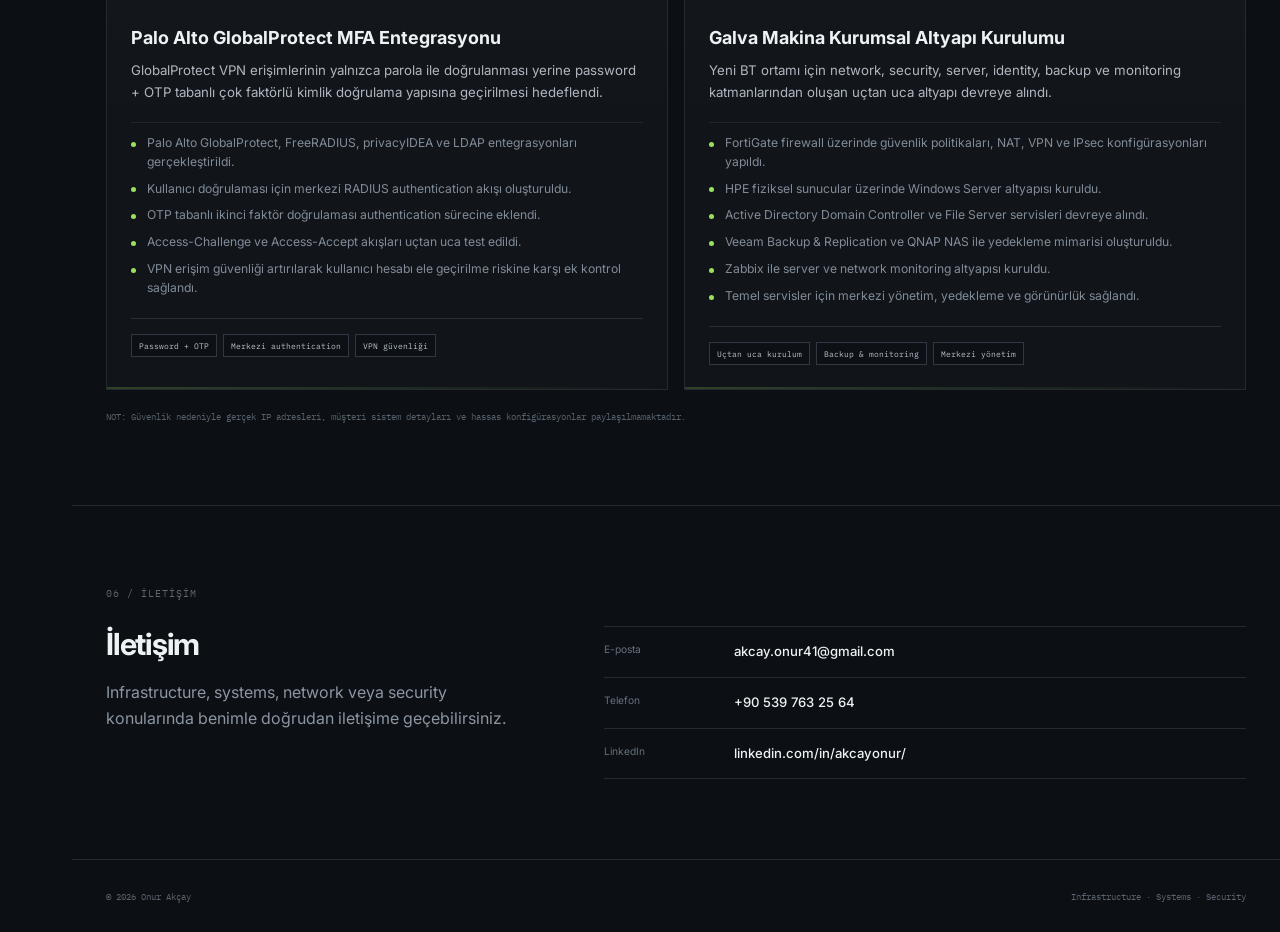
==== commit 9ec0ea30: "Update index.html" ====
--- a/public/index.html
+++ b/public/index.html
@@ -181,7 +181,7 @@
             <article>
               <span class="mono">06</span>
               <h3>Automation</h3>
-              <p>PowerShell, Bash, operasyonel otomasyon ve custom monitoring sensörleri</p>
+              <p>PowerShell, Bash, opesrasyonel otomasyon ve custom monitoring sensörleri</p>
             </article>
           </div>
         </section>
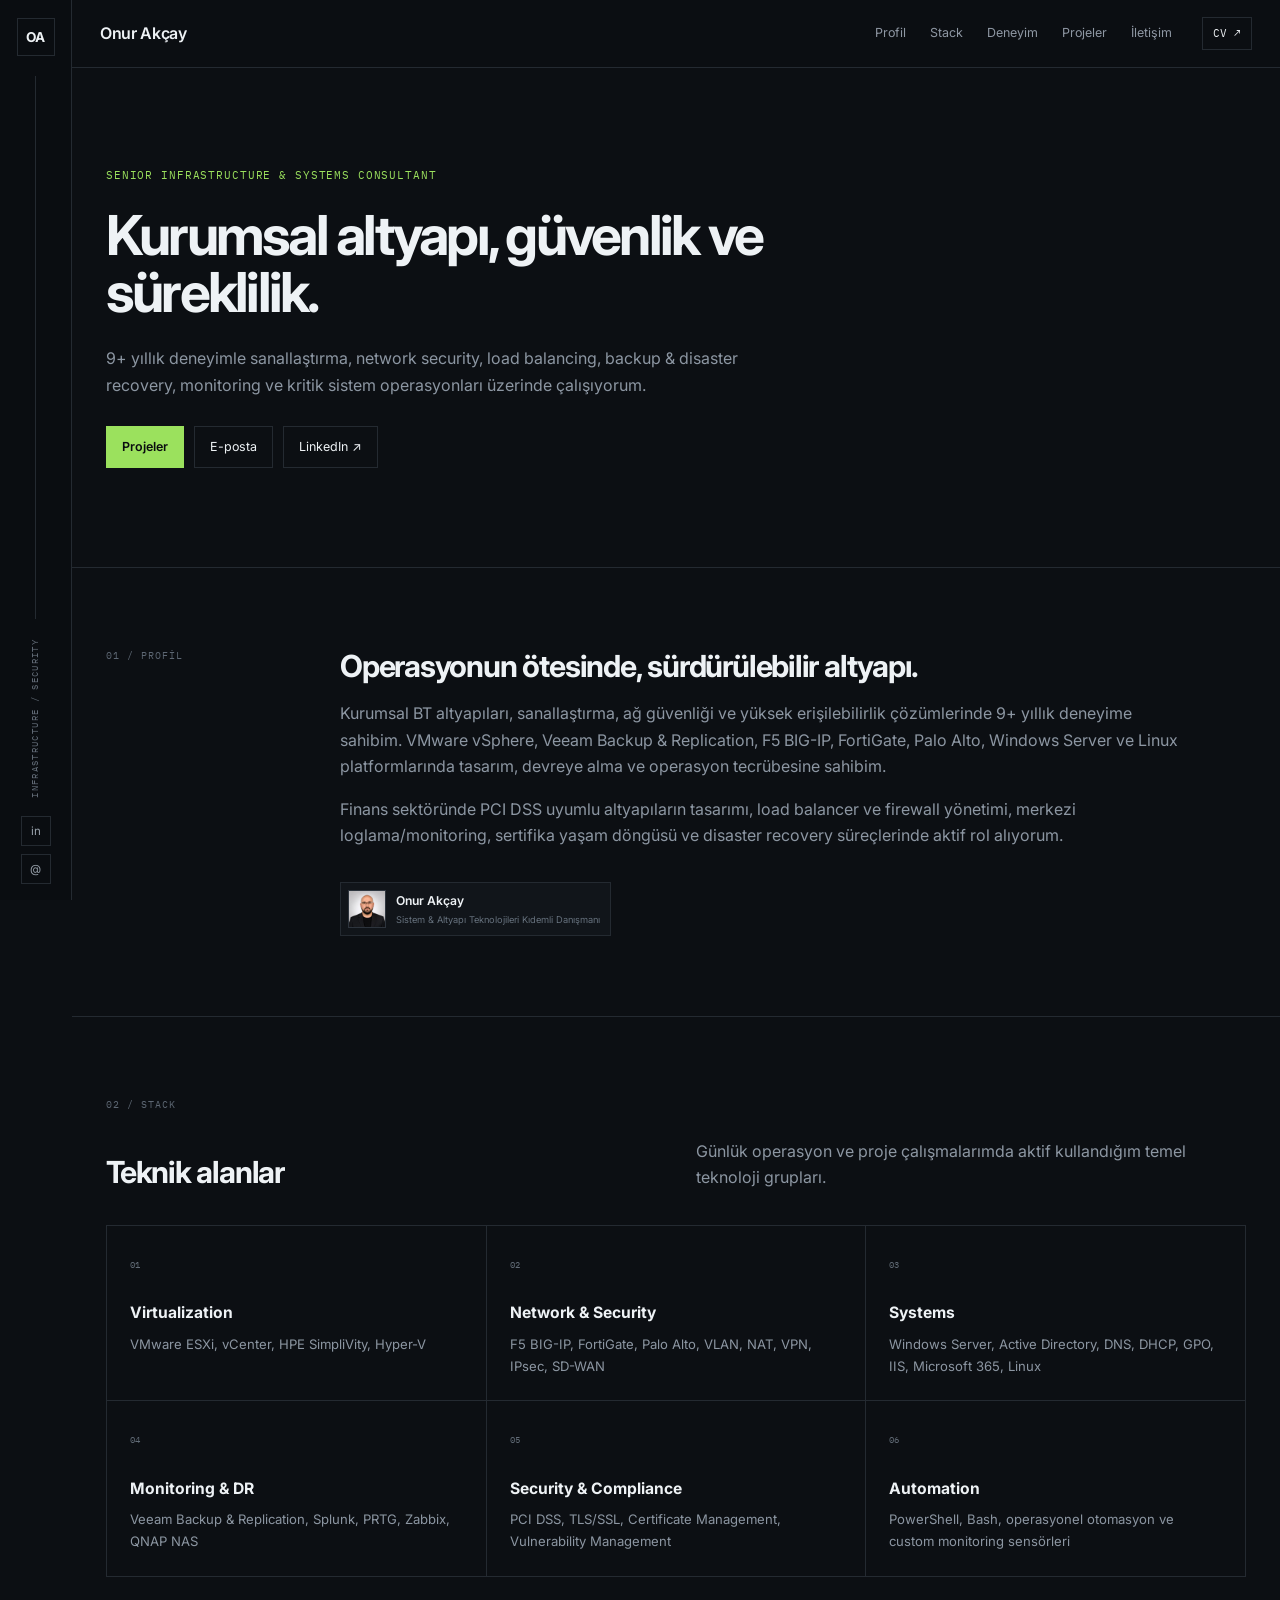
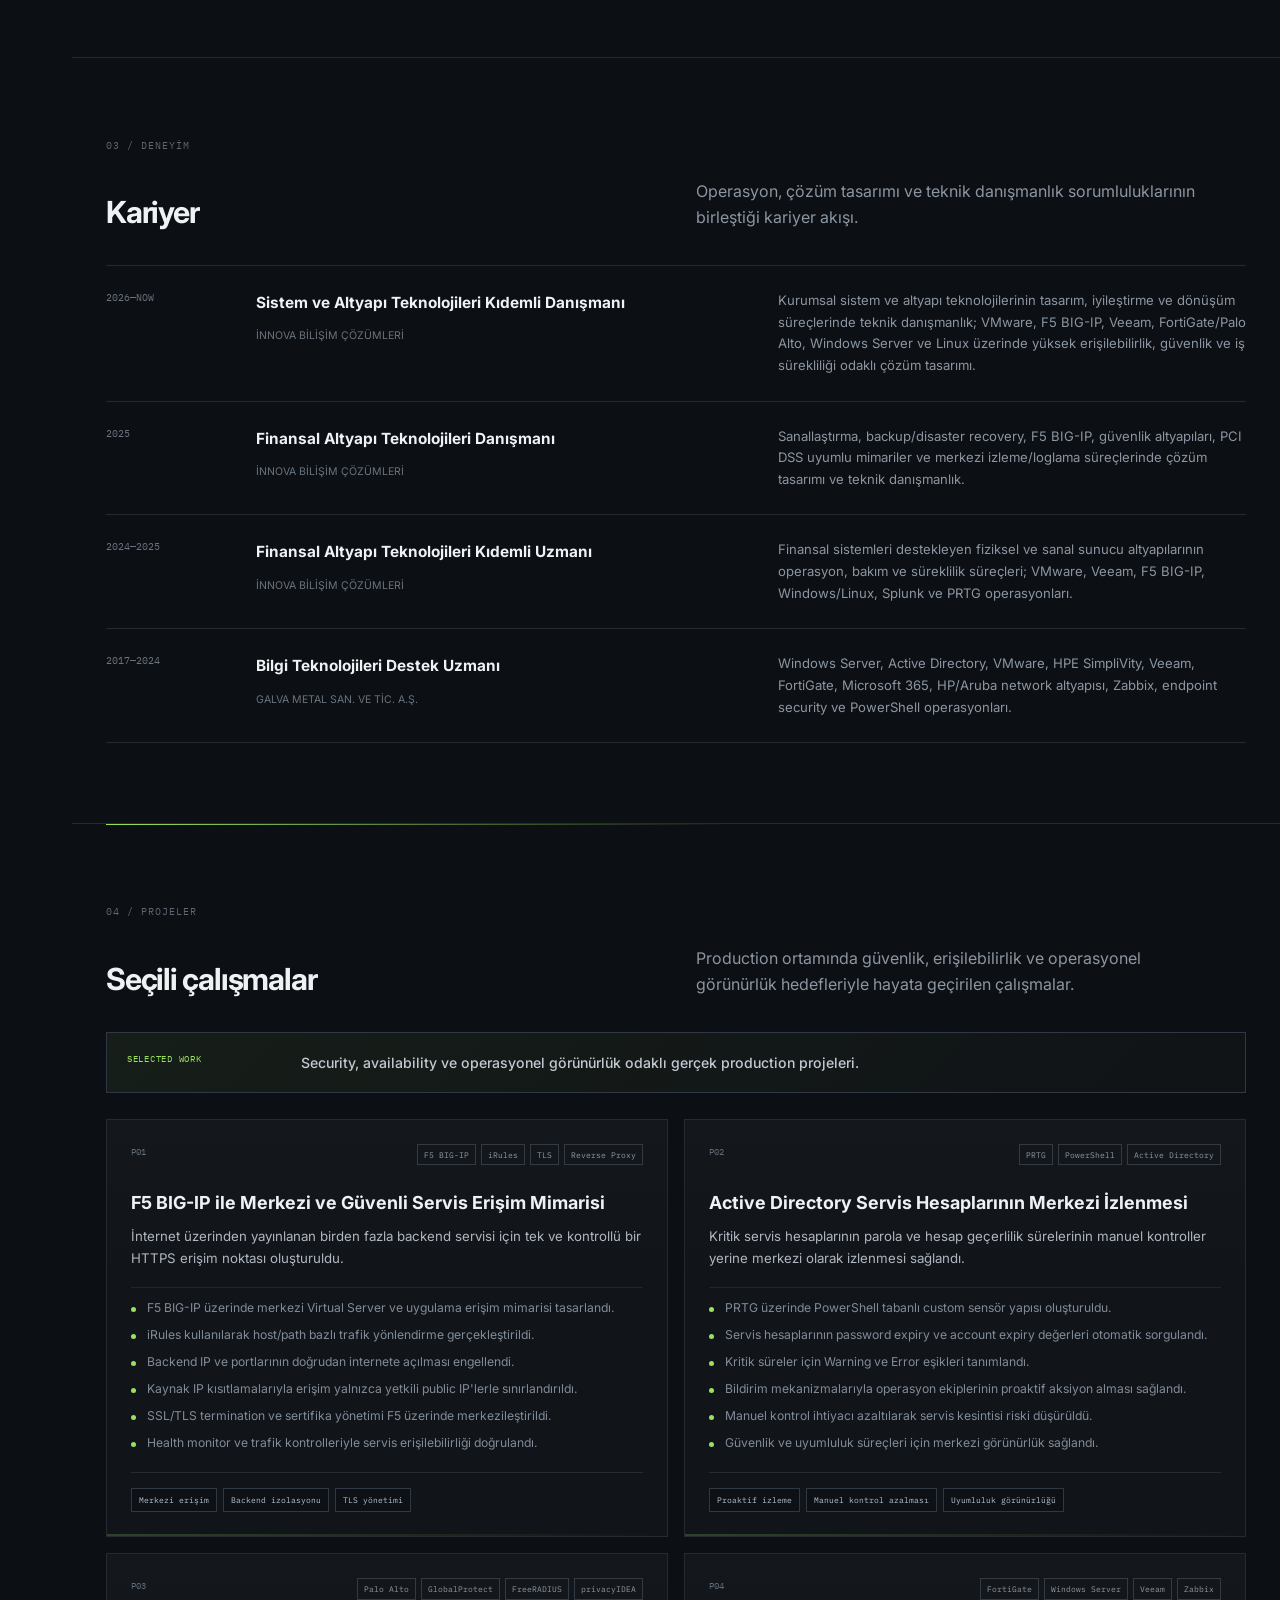
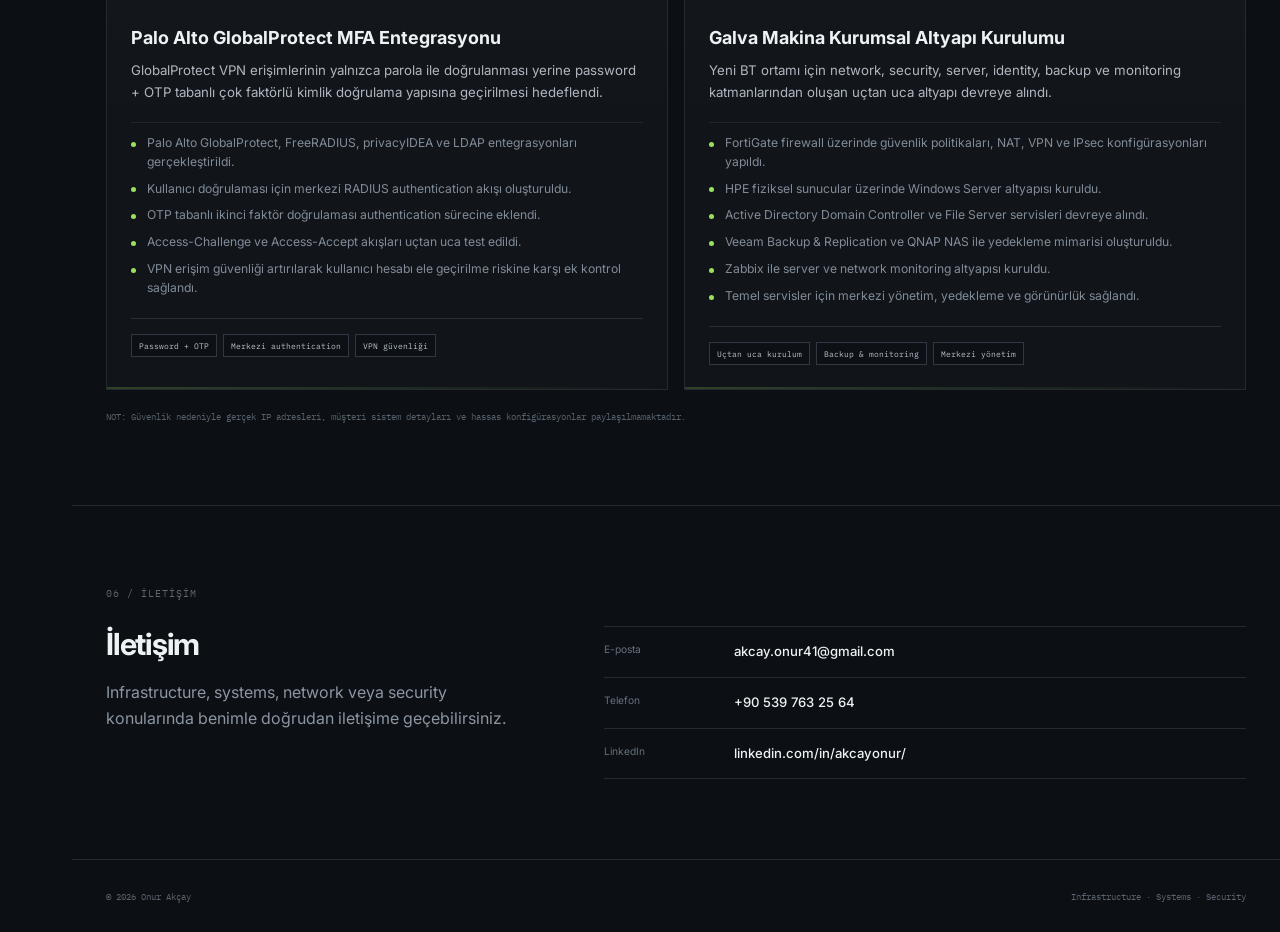
==== commit 470f427d: "dasdq" ====
--- a/public/index.html
+++ b/public/index.html
@@ -181,7 +181,7 @@
             <article>
               <span class="mono">06</span>
               <h3>Automation</h3>
-              <p>PowerShell, Bash, opesrasyonel otomasyon ve custom monitoring sensörleri</p>
+              <p>PowerShell, Bash, operasyonel otomasyon ve custom monitoring sensörleri</p>
             </article>
           </div>
         </section>
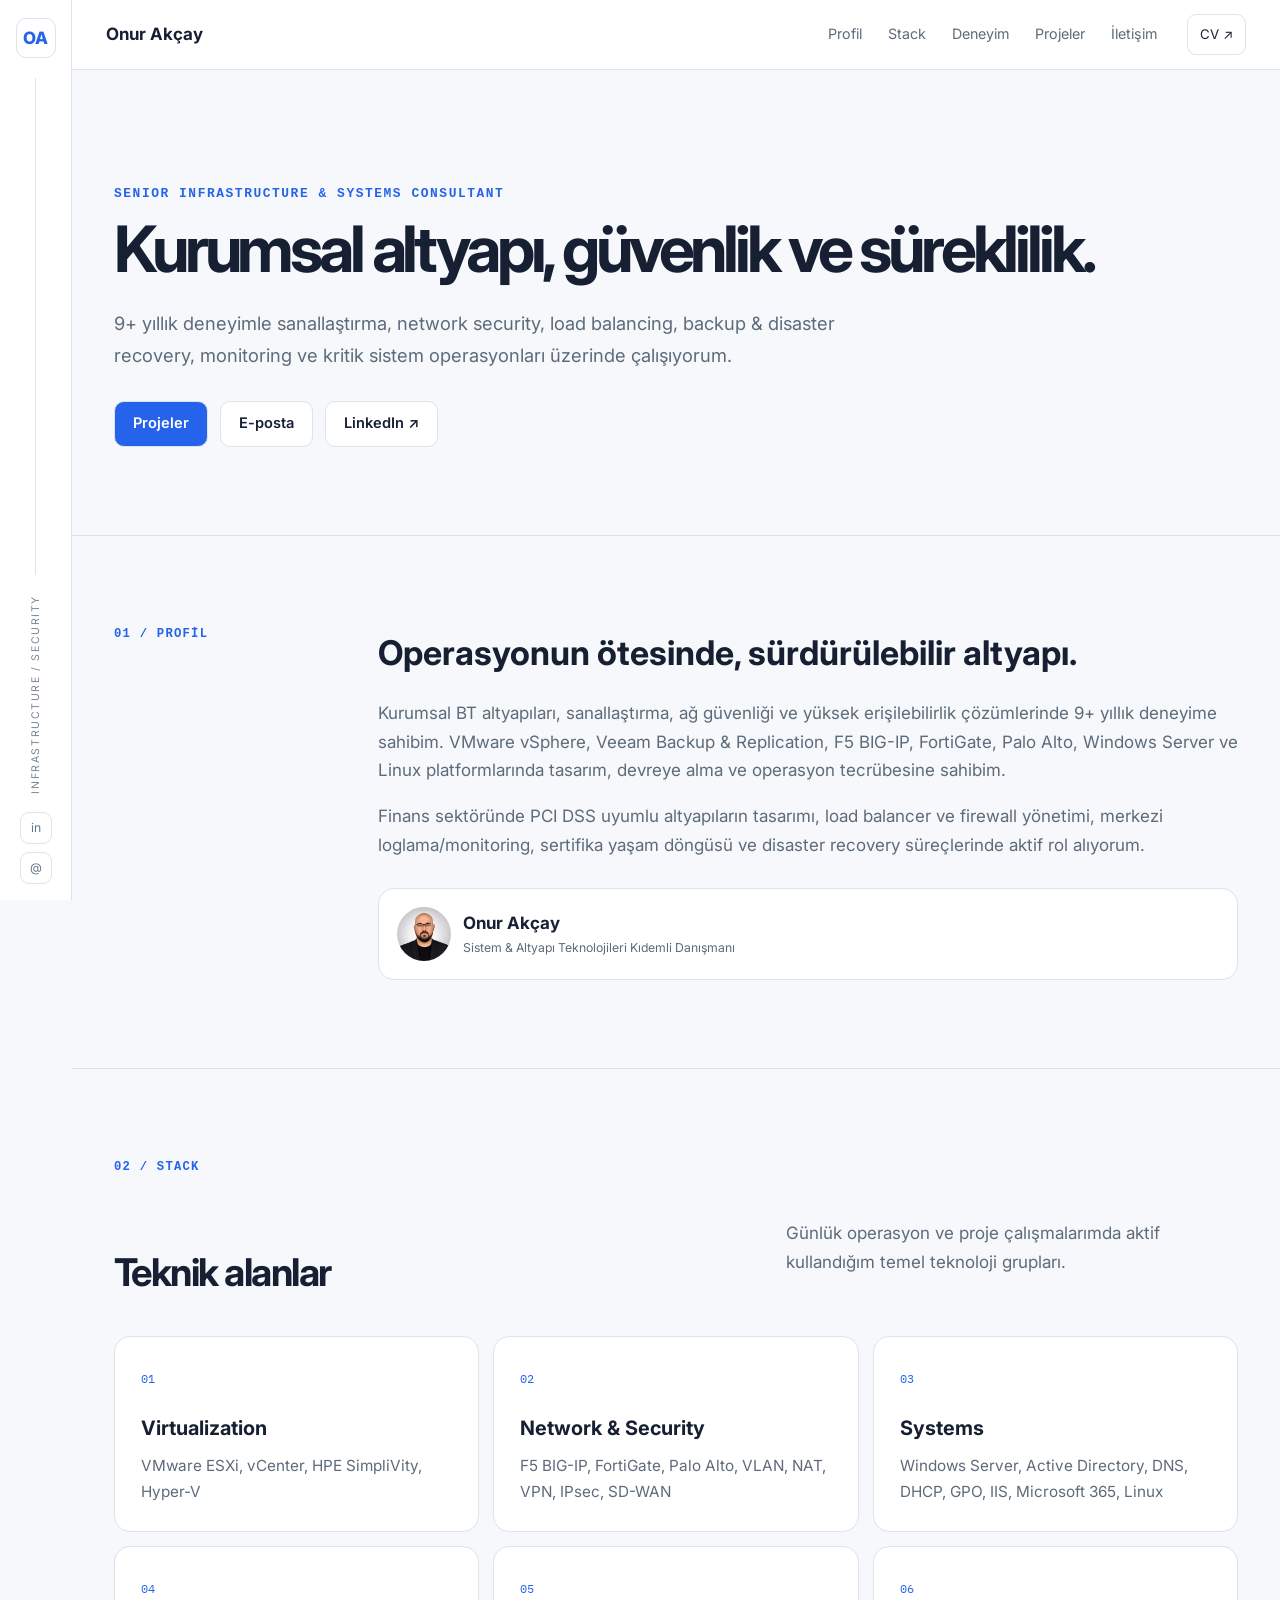
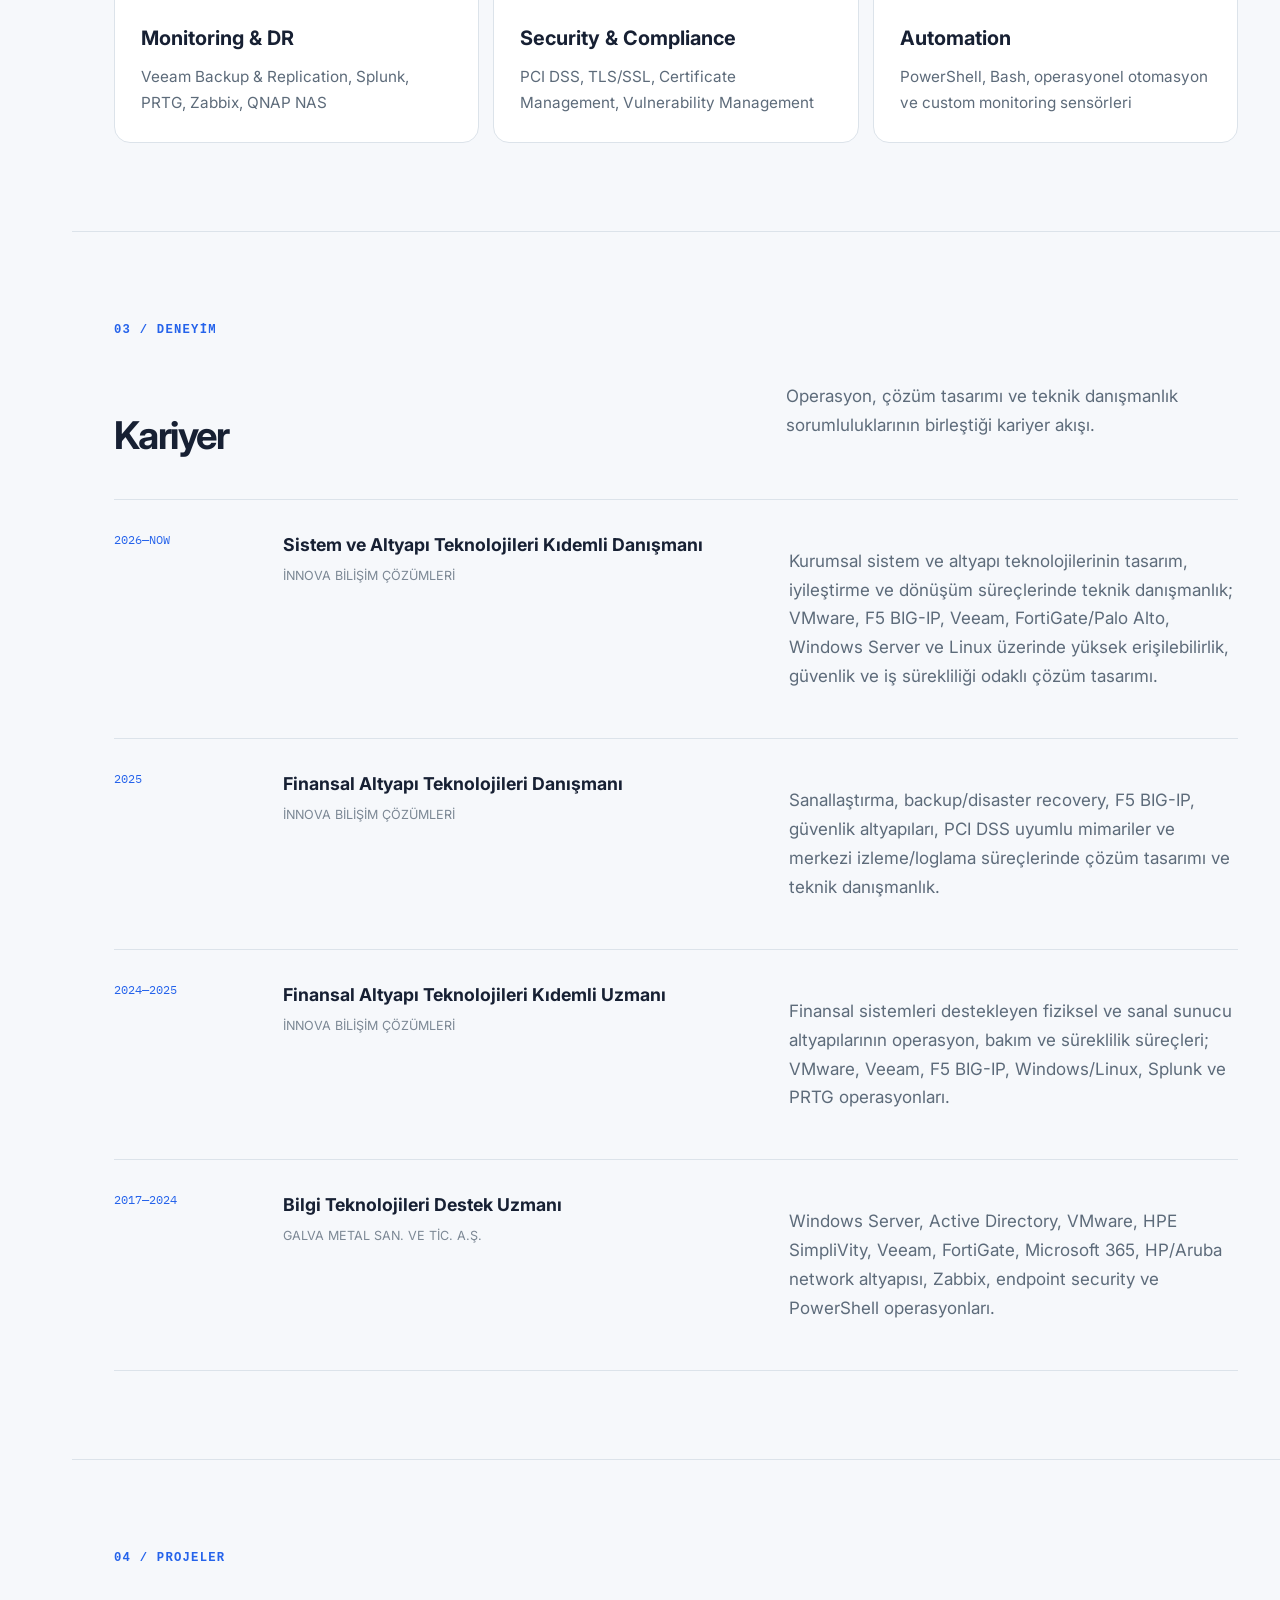
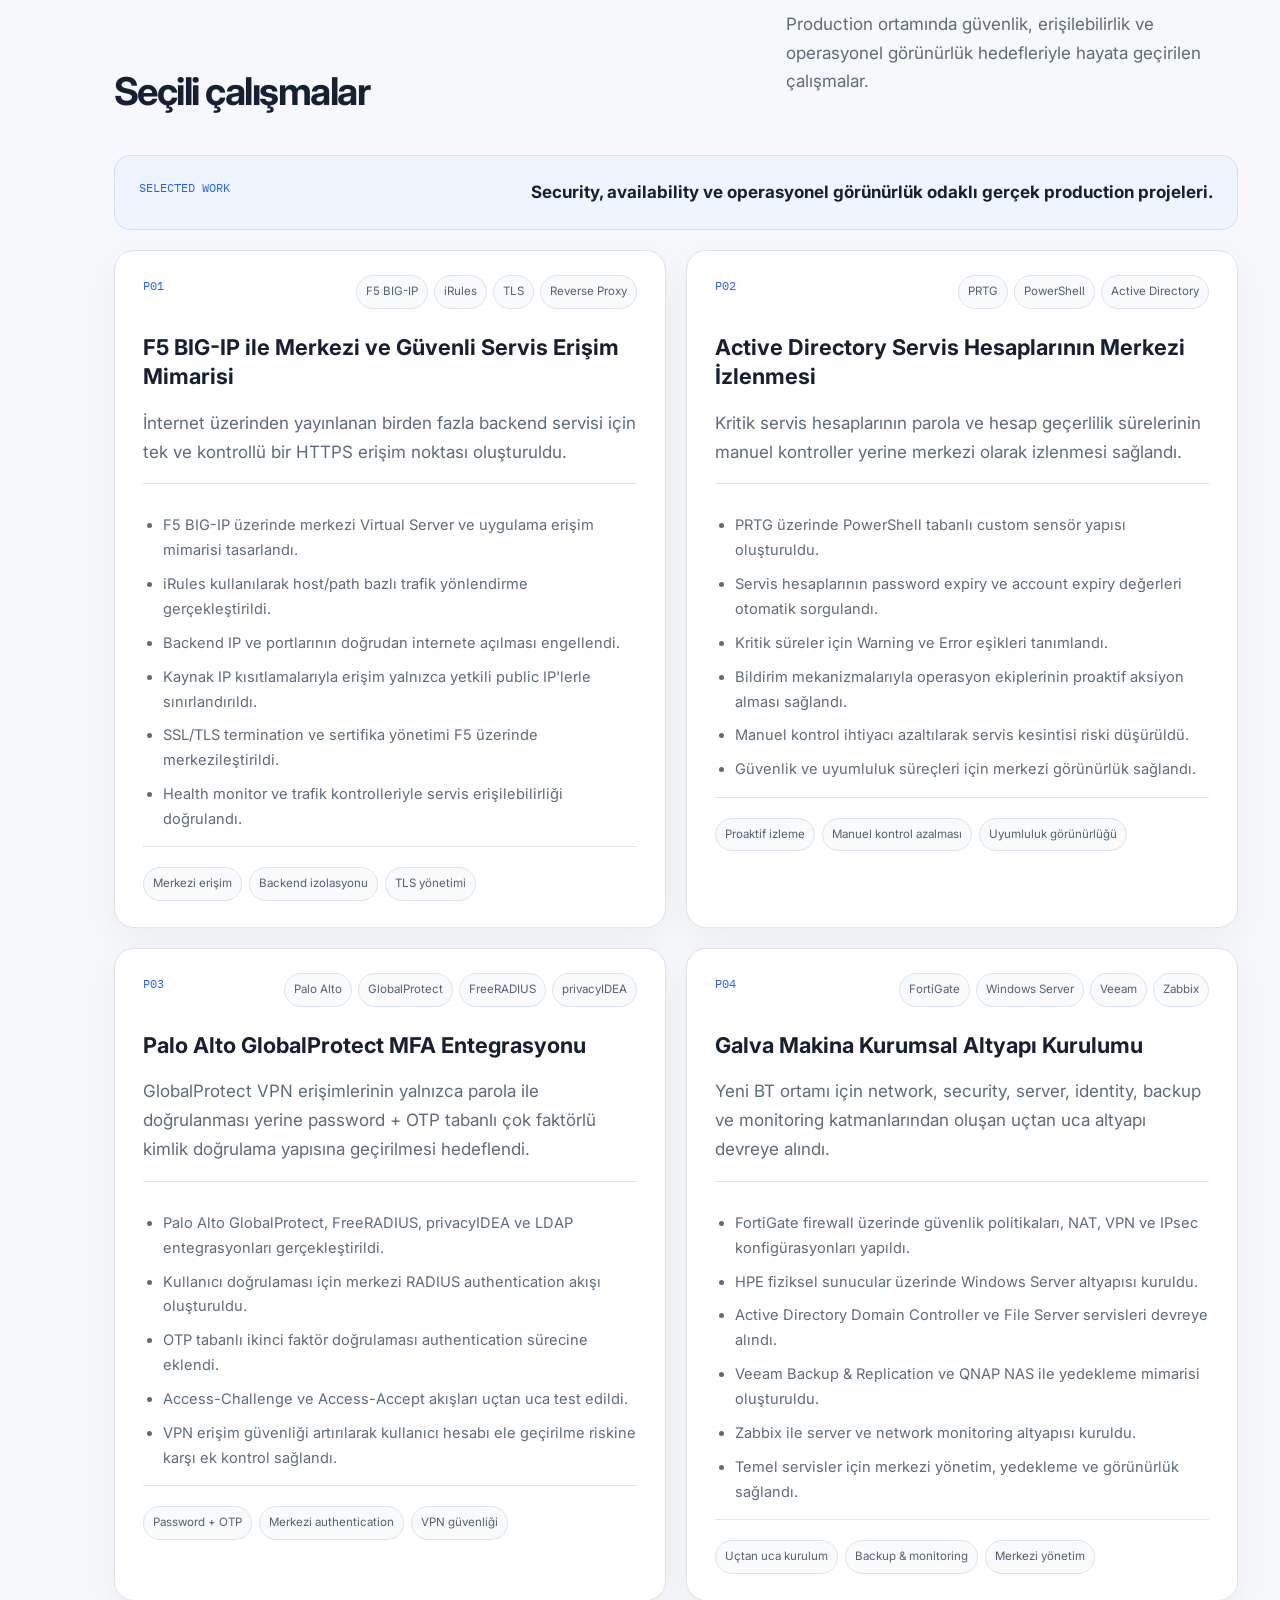
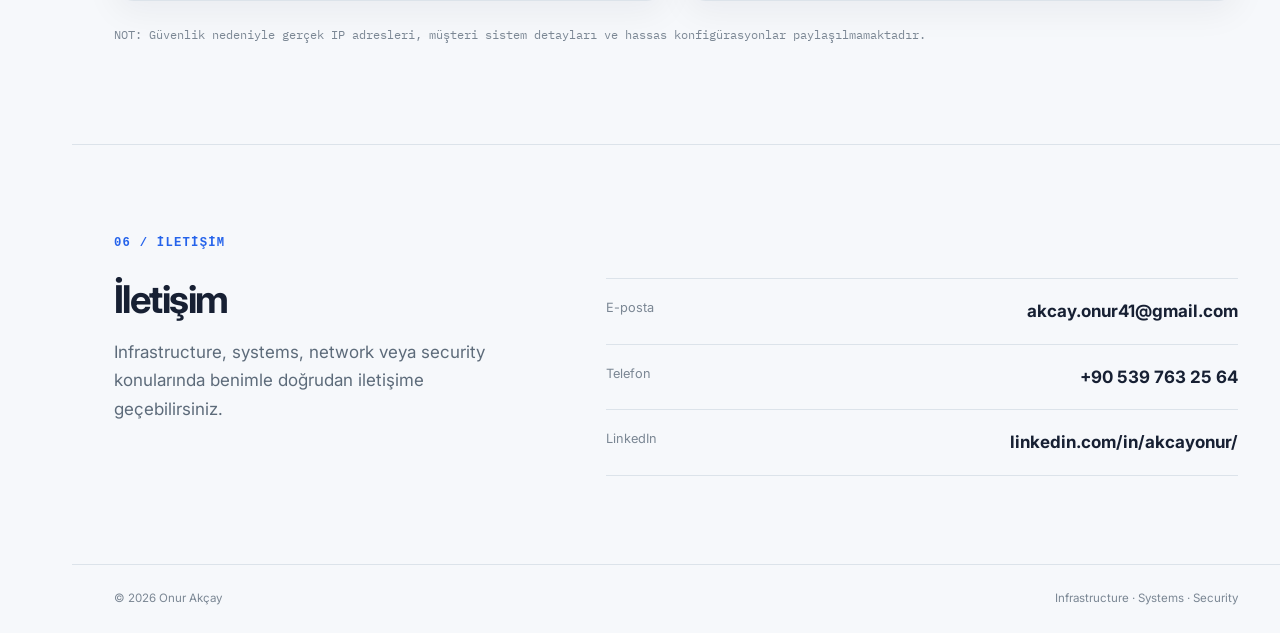
==== commit 434dfd8b: "ssqwe" ====
--- a/public/index.html
+++ b/public/index.html
@@ -4,7 +4,7 @@
   <meta charset="UTF-8" />
   <meta name="viewport" content="width=device-width, initial-scale=1.0" />
   <meta name="description" content="Onur Akçay - Sistem & Altyapı Teknolojileri Kıdemli Danışmanı. Infrastructure, network, security, virtualization, backup ve monitoring." />
-  <meta name="theme-color" content="#0c0f13" />
+  <meta name="theme-color" content="#f6f8fb">
   <title>Onur Akçay | Infrastructure & Systems</title>
 
   <link rel="preconnect" href="https://fonts.googleapis.com">
--- a/public/style.css
+++ b/public/style.css
@@ -1,1150 +1,2 @@
-:root{
-  --bg:#0c0f13;
-  --panel:#11151a;
-  --panel-hover:#141920;
-  --line:#242a31;
-  --line-soft:#1b2027;
-  --text:#eef2f5;
-  --muted:#8c96a2;
-  --muted-2:#66717d;
-  --accent:#9be15d;
-  --max:1240px;
-  --rail:72px;
-}
 
-*{
-  box-sizing:border-box;
-}
-
-html{
-  scroll-behavior:smooth;
-  scroll-padding-top:82px;
-}
-
-body{
-  margin:0;
-  min-width:320px;
-  background:var(--bg);
-  color:var(--text);
-  font-family:Inter,system-ui,-apple-system,BlinkMacSystemFont,"Segoe UI",sans-serif;
-  line-height:1.65;
-  -webkit-font-smoothing:antialiased;
-}
-
-img{
-  max-width:100%;
-}
-
-a{
-  color:inherit;
-  text-decoration:none;
-}
-
-button,
-a{
-  -webkit-tap-highlight-color:transparent;
-}
-
-.mono{
-  font-family:"IBM Plex Mono",monospace;
-}
-
-/* ===== LAYOUT ===== */
-
-.layout{
-  display:grid;
-  grid-template-columns:var(--rail) minmax(0,1fr);
-  min-height:100vh;
-}
-
-.page{
-  grid-column:2;
-  min-width:0;
-}
-
-/* ===== LEFT RAIL ===== */
-
-.rail{
-  position:fixed;
-  inset:0 auto 0 0;
-  width:var(--rail);
-  z-index:30;
-  display:flex;
-  flex-direction:column;
-  align-items:center;
-  background:#0a0d11;
-  border-right:1px solid var(--line);
-}
-
-.rail-brand{
-  width:38px;
-  height:38px;
-  display:grid;
-  place-items:center;
-  margin-top:18px;
-  border:1px solid var(--line);
-  font-size:.85rem;
-  font-weight:700;
-  transition:.2s ease;
-}
-
-.rail-brand:hover{
-  border-color:#56606c;
-}
-
-.rail-divider{
-  width:1px;
-  flex:1;
-  margin:20px 0;
-  background:var(--line);
-}
-
-.rail-text{
-  margin-bottom:18px;
-  writing-mode:vertical-rl;
-  transform:rotate(180deg);
-  color:#5f6873;
-  font-family:"IBM Plex Mono",monospace;
-  font-size:.56rem;
-  letter-spacing:.15em;
-}
-
-.rail-links{
-  display:flex;
-  flex-direction:column;
-  gap:8px;
-  margin-bottom:16px;
-}
-
-.rail-links a{
-  width:30px;
-  height:30px;
-  display:grid;
-  place-items:center;
-  border:1px solid var(--line);
-  color:#9aa3ad;
-  font-size:.72rem;
-  transition:.2s ease;
-}
-
-.rail-links a:hover{
-  color:var(--bg);
-  background:var(--accent);
-  border-color:var(--accent);
-}
-
-/* ===== TOP BAR ===== */
-
-.topbar{
-  position:sticky;
-  top:0;
-  z-index:20;
-  height:68px;
-  display:flex;
-  align-items:center;
-  gap:30px;
-  padding:0 28px;
-  background:rgba(12,15,19,.92);
-  border-bottom:1px solid var(--line);
-  backdrop-filter:blur(14px);
-}
-
-.name{
-  flex:0 0 auto;
-  font-weight:600;
-  letter-spacing:-.02em;
-}
-
-.topnav{
-  min-width:0;
-  margin-left:auto;
-  display:flex;
-  align-items:center;
-  gap:24px;
-  color:#8e97a3;
-  font-size:.78rem;
-}
-
-.topnav a{
-  white-space:nowrap;
-  transition:color .2s ease;
-}
-
-.topnav a:hover{
-  color:#fff;
-}
-
-.cv-link{
-  flex:0 0 auto;
-  padding:7px 10px;
-  border:1px solid var(--line);
-  font-family:"IBM Plex Mono",monospace;
-  font-size:.66rem;
-  transition:.2s ease;
-}
-
-.cv-link:hover{
-  border-color:#56606c;
-}
-
-/* ===== CONTENT ===== */
-
-main,
-footer{
-  width:min(100%,var(--max));
-  margin-inline:auto;
-}
-
-.section{
-  padding:80px 34px;
-  border-bottom:1px solid var(--line);
-}
-
-.section-label{
-  margin-bottom:24px;
-  color:#5d6773;
-  font-size:.62rem;
-  letter-spacing:.1em;
-}
-
-.section-head{
-  display:grid;
-  grid-template-columns:minmax(0,1fr) minmax(280px,1fr);
-  gap:40px;
-  align-items:end;
-  margin-bottom:34px;
-}
-
-.section-head h2,
-.content-grid h2,
-.certificates-section h2,
-.contact h2{
-  margin:0;
-  font-size:1.9rem;
-  line-height:1.2;
-  letter-spacing:-.04em;
-}
-
-.section-head p{
-  max-width:520px;
-  margin:0;
-  color:var(--muted);
-}
-
-/* ===== HERO ===== */
-
-.hero{
-  min-height:590px;
-  display:grid;
-  grid-template-columns:minmax(0,1.25fr) minmax(300px,.75fr);
-  gap:64px;
-  align-items:center;
-}
-
-.eyebrow{
-  margin:0 0 22px;
-  color:var(--accent);
-  font-size:.68rem;
-  letter-spacing:.08em;
-}
-
-.hero h1{
-  max-width:760px;
-  margin:0;
-  font-size:clamp(2.45rem,4.3vw,4.35rem);
-  line-height:1.04;
-  letter-spacing:-.05em;
-}
-
-.hero-text{
-  max-width:700px;
-  margin:24px 0 0;
-  color:var(--muted);
-  font-size:1rem;
-}
-
-.hero-actions{
-  display:flex;
-  flex-wrap:wrap;
-  gap:10px;
-  margin-top:28px;
-}
-
-.button{
-  min-height:42px;
-  display:inline-flex;
-  align-items:center;
-  justify-content:center;
-  padding:0 15px;
-  border:1px solid var(--line);
-  font-size:.78rem;
-  transition:.2s ease;
-}
-
-.button:hover{
-  background:var(--panel);
-  border-color:#4b5561;
-}
-
-.button.primary{
-  color:#0b0d10;
-  background:var(--accent);
-  border-color:var(--accent);
-  font-weight:600;
-}
-
-.button.primary:hover{
-  filter:brightness(.94);
-}
-
-/* ===== PROFILE CARD ===== */
-
-.profile-card{
-  overflow:hidden;
-  background:var(--panel);
-  border:1px solid var(--line);
-}
-
-.photo{
-  aspect-ratio:16/11;
-  display:grid;
-  place-items:center;
-  overflow:hidden;
-  background:#171c22;
-}
-
-.photo img{
-  width:100%;
-  height:100%;
-  object-fit:cover;
-}
-
-.photo-fallback{
-  display:none;
-  place-items:center;
-  font-size:3.2rem;
-  font-weight:700;
-  color:#343b44;
-}
-
-.profile-info{
-  display:grid;
-  grid-template-columns:1fr 1fr;
-}
-
-.profile-info div{
-  min-width:0;
-  padding:14px;
-  border-top:1px solid var(--line);
-}
-
-.profile-info div:nth-child(odd){
-  border-right:1px solid var(--line);
-}
-
-.profile-info span{
-  display:block;
-  margin-bottom:4px;
-  color:var(--muted-2);
-  font-size:.56rem;
-  letter-spacing:.07em;
-  text-transform:uppercase;
-}
-
-.profile-info strong{
-  display:block;
-  overflow-wrap:anywhere;
-  font-size:.75rem;
-  font-weight:500;
-}
-
-/* ===== PROFILE ===== */
-
-.content-grid{
-  display:grid;
-  grid-template-columns:190px minmax(0,1fr);
-  gap:44px;
-}
-
-.content-grid p{
-  max-width:850px;
-  color:var(--muted);
-}
-
-/* ===== STACK ===== */
-
-.stack-grid{
-  display:grid;
-  grid-template-columns:repeat(3,minmax(0,1fr));
-  border-top:1px solid var(--line);
-  border-left:1px solid var(--line);
-}
-
-.stack-grid article{
-  min-height:155px;
-  padding:23px;
-  border-right:1px solid var(--line);
-  border-bottom:1px solid var(--line);
-  transition:background .2s ease;
-}
-
-.stack-grid article:hover{
-  background:var(--panel);
-}
-
-.stack-grid article>span{
-  color:#626c77;
-  font-size:.58rem;
-}
-
-.stack-grid h3{
-  margin:25px 0 8px;
-  font-size:.98rem;
-}
-
-.stack-grid p{
-  margin:0;
-  color:var(--muted);
-  font-size:.82rem;
-}
-
-/* ===== EXPERIENCE ===== */
-
-.experience-list{
-  border-top:1px solid var(--line);
-}
-
-.experience-list article{
-  display:grid;
-  grid-template-columns:120px minmax(240px,1.05fr) minmax(300px,1fr);
-  gap:30px;
-  padding:24px 0;
-  border-bottom:1px solid var(--line);
-}
-
-.period{
-  color:#69737f;
-  font-size:.62rem;
-}
-
-.role h3{
-  margin:0 0 5px;
-  font-size:.96rem;
-}
-
-.role span{
-  color:#69737e;
-  font-size:.66rem;
-}
-
-.experience-list article>p{
-  margin:0;
-  color:var(--muted);
-  font-size:.82rem;
-}
-
-/* ===== PROJECTS ===== */
-
-.project-grid{
-  display:grid;
-  grid-template-columns:repeat(2,minmax(0,1fr));
-  gap:14px;
-}
-
-.project{
-  min-width:0;
-  padding:24px;
-  background:var(--panel);
-  border:1px solid var(--line);
-  transition:background .2s ease,border-color .2s ease,transform .2s ease;
-}
-
-.project:hover{
-  transform:translateY(-2px);
-  background:var(--panel-hover);
-  border-color:#343c46;
-}
-
-.project-top{
-  display:flex;
-  justify-content:space-between;
-  gap:16px;
-  align-items:flex-start;
-}
-
-.project-top>span{
-  flex:0 0 auto;
-  color:#626c77;
-  font-size:.58rem;
-}
-
-.tags{
-  display:flex;
-  flex-wrap:wrap;
-  justify-content:flex-end;
-  gap:5px;
-}
-
-.tags span{
-  padding:3px 6px;
-  color:#8e98a3;
-  border:1px solid #323a44;
-  font-family:"IBM Plex Mono",monospace;
-  font-size:.52rem;
-}
-
-.project h3{
-  margin:26px 0 10px;
-  font-size:1.06rem;
-  line-height:1.35;
-}
-
-.project-summary{
-  margin:0;
-  color:#a1a9b4;
-  font-size:.83rem;
-}
-
-.project-details{
-  margin:18px 0 0;
-  padding:0;
-  list-style:none;
-}
-
-.project-details li{
-  position:relative;
-  margin-top:8px;
-  padding-left:16px;
-  color:#818b97;
-  font-size:.76rem;
-  line-height:1.55;
-}
-
-.project-details li::before{
-  content:"";
-  position:absolute;
-  left:0;
-  top:.65em;
-  width:5px;
-  height:5px;
-  background:var(--accent);
-  border-radius:50%;
-}
-
-.security-note{
-  margin:20px 0 0;
-  color:#56616d;
-  font-size:.56rem;
-}
-
-/* ===== CERTIFICATES ===== */
-
-.certificates-section{
-  display:grid;
-  grid-template-columns:190px minmax(0,1fr);
-  gap:44px;
-}
-
-.simple-list{
-  margin:0;
-  padding:0;
-  list-style:none;
-  border-top:1px solid var(--line);
-}
-
-.simple-list li{
-  display:grid;
-  grid-template-columns:130px minmax(0,1fr);
-  gap:20px;
-  padding:14px 0;
-  border-bottom:1px solid var(--line);
-}
-
-.simple-list span{
-  color:var(--muted-2);
-  font-size:.65rem;
-}
-
-.simple-list strong{
-  color:#aab2bc;
-  font-size:.84rem;
-  font-weight:500;
-}
-
-/* ===== CONTACT ===== */
-
-.contact-grid{
-  display:grid;
-  grid-template-columns:minmax(0,.8fr) minmax(360px,1.2fr);
-  gap:70px;
-}
-
-.contact-grid>div:first-child p{
-  max-width:430px;
-  color:var(--muted);
-}
-
-.contact-list{
-  border-top:1px solid var(--line);
-}
-
-.contact-list a{
-  display:grid;
-  grid-template-columns:110px minmax(0,1fr);
-  gap:20px;
-  padding:14px 0;
-  border-bottom:1px solid var(--line);
-  transition:.2s ease;
-}
-
-.contact-list a:hover{
-  padding-left:8px;
-}
-
-.contact-list span{
-  color:#66717d;
-  font-size:.64rem;
-}
-
-.contact-list strong{
-  overflow-wrap:anywhere;
-  font-size:.82rem;
-  font-weight:500;
-}
-
-/* ===== FOOTER ===== */
-
-footer{
-  min-height:72px;
-  display:flex;
-  align-items:center;
-  justify-content:space-between;
-  gap:20px;
-  padding:0 34px;
-  color:#59636f;
-  font-family:"IBM Plex Mono",monospace;
-  font-size:.58rem;
-}
-
-/* ===== TABLET ===== */
-
-@media (max-width:1050px){
-
-  .hero{
-    grid-template-columns:minmax(0,1fr) 320px;
-    gap:36px;
-  }
-
-  .stack-grid{
-    grid-template-columns:repeat(2,minmax(0,1fr));
-  }
-
-  .experience-list article{
-    grid-template-columns:100px minmax(0,1fr);
-    gap:14px 24px;
-  }
-
-  .experience-list article>p{
-    grid-column:2;
-  }
-
-  .project{
-    padding:20px;
-  }
-}
-
-/* ===== SMALL TABLET / LARGE MOBILE ===== */
-
-@media (max-width:820px){
-
-  :root{
-    --rail:0px;
-  }
-
-  .layout{
-    grid-template-columns:1fr;
-  }
-
-  .rail{
-    display:none;
-  }
-
-  .page{
-    grid-column:1;
-  }
-
-  .topbar{
-    height:auto;
-    min-height:62px;
-    padding:10px 18px;
-    gap:14px;
-    flex-wrap:wrap;
-  }
-
-  .name{
-    order:1;
-  }
-
-  .cv-link{
-    order:2;
-    margin-left:auto;
-  }
-
-  .topnav{
-    order:3;
-    width:100%;
-    margin:0;
-    padding:4px 0 1px;
-    gap:18px;
-    overflow-x:auto;
-    scrollbar-width:none;
-    -webkit-overflow-scrolling:touch;
-  }
-
-  .topnav::-webkit-scrollbar{
-    display:none;
-  }
-
-  .topnav a{
-    flex:0 0 auto;
-    padding-bottom:6px;
-  }
-
-  .hero{
-    grid-template-columns:1fr;
-    min-height:auto;
-    gap:40px;
-  }
-
-  .profile-card{
-    width:min(100%,470px);
-  }
-
-  .content-grid,
-  .certificates-section{
-    grid-template-columns:1fr;
-    gap:8px;
-  }
-
-  .section-head{
-    grid-template-columns:1fr;
-    gap:10px;
-  }
-
-  .project-grid{
-    grid-template-columns:1fr;
-  }
-
-  .contact-grid{
-    grid-template-columns:1fr;
-    gap:30px;
-  }
-}
-
-/* ===== MOBILE ===== */
-
-@media (max-width:600px){
-
-  html{
-    scroll-padding-top:112px;
-  }
-
-  .section{
-    padding:54px 18px;
-  }
-
-  .hero{
-    padding-top:56px;
-  }
-
-  .hero h1{
-    font-size:clamp(2.15rem,10vw,3.2rem);
-  }
-
-  .hero-text{
-    font-size:.92rem;
-  }
-
-  .hero-actions{
-    display:grid;
-    grid-template-columns:1fr 1fr;
-  }
-
-  .hero-actions .button:first-child{
-    grid-column:1 / -1;
-  }
-
-  .profile-info{
-    grid-template-columns:1fr;
-  }
-
-  .profile-info div:nth-child(odd){
-    border-right:0;
-  }
-
-  .stack-grid{
-    grid-template-columns:1fr;
-  }
-
-  .stack-grid article{
-    min-height:auto;
-  }
-
-  .experience-list article{
-    grid-template-columns:1fr;
-    gap:7px;
-  }
-
-  .experience-list article>p{
-    grid-column:auto;
-    margin-top:8px;
-  }
-
-  .project{
-    padding:18px;
-  }
-
-  .project-top{
-    flex-direction:column;
-    gap:10px;
-  }
-
-  .tags{
-    justify-content:flex-start;
-  }
-
-  .project h3{
-    margin-top:19px;
-  }
-
-  .simple-list li{
-    grid-template-columns:1fr;
-    gap:4px;
-  }
-
-  .contact-list a{
-    grid-template-columns:1fr;
-    gap:4px;
-  }
-
-  footer{
-    min-height:92px;
-    padding:20px 18px;
-    flex-direction:column;
-    justify-content:center;
-    align-items:flex-start;
-    gap:4px;
-  }
-}
-
-/* ===== VERY SMALL MOBILE ===== */
-
-@media (max-width:390px){
-
-  .topbar{
-    padding-inline:14px;
-  }
-
-  .section{
-    padding-inline:14px;
-  }
-
-  .hero-actions{
-    grid-template-columns:1fr;
-  }
-
-  .hero-actions .button:first-child{
-    grid-column:auto;
-  }
-
-  .button{
-    width:100%;
-  }
-}
-
-
-/* ===== V6: COMPACT PORTRAIT ===== */
-
-.hero{
-  grid-template-columns:minmax(0,1fr);
-  min-height:500px;
-}
-
-.hero-copy{
-  max-width:860px;
-}
-
-.profile-content{
-  display:grid;
-  grid-template-columns:minmax(0,1fr) 210px;
-  gap:56px;
-  align-items:start;
-}
-
-.profile-copy{
-  min-width:0;
-}
-
-.mini-profile{
-  width:100%;
-  padding:10px;
-  border:1px solid var(--line);
-  background:var(--panel);
-}
-
-.mini-photo{
-  width:100%;
-  aspect-ratio:1/1;
-  display:grid;
-  place-items:center;
-  overflow:hidden;
-  background:#171c22;
-}
-
-.mini-photo img{
-  width:100%;
-  height:100%;
-  object-fit:cover;
-}
-
-.mini-photo-fallback{
-  display:none;
-  width:100%;
-  height:100%;
-  place-items:center;
-  color:#343b44;
-  font-size:2rem;
-  font-weight:700;
-}
-
-.mini-profile-meta{
-  padding:11px 3px 2px;
-}
-
-.mini-profile-meta strong{
-  display:block;
-  margin-bottom:3px;
-  font-size:.78rem;
-  font-weight:600;
-}
-
-.mini-profile-meta span{
-  display:block;
-  color:var(--muted-2);
-  font-size:.62rem;
-  line-height:1.45;
-}
-
-@media (max-width:1050px){
-  .hero{
-    grid-template-columns:1fr;
-  }
-}
-
-@media (max-width:820px){
-  .profile-content{
-    grid-template-columns:minmax(0,1fr) 170px;
-    gap:30px;
-  }
-}
-
-@media (max-width:600px){
-  .hero{
-    min-height:auto;
-  }
-
-  .profile-content{
-    grid-template-columns:1fr;
-  }
-
-  .mini-profile{
-    width:150px;
-    margin-top:8px;
-  }
-}
-
-
-/* ===== V8: REFINED PROFILE + PROJECTS ===== */
-
-/* Profile section: use only a tiny identity chip, no large photo card */
-.profile-content{
-  display:block;
-}
-
-.mini-profile,
-.mini-photo,
-.mini-profile-meta{
-  display:none !important;
-}
-
-.profile-signature{
-  display:inline-flex;
-  align-items:center;
-  gap:10px;
-  margin-top:18px;
-  padding:7px 10px 7px 7px;
-  border:1px solid var(--line);
-  background:var(--panel);
-}
-
-.avatar-chip{
-  width:38px;
-  height:38px;
-  overflow:hidden;
-  display:grid;
-  place-items:center;
-  background:#171c22;
-  border:1px solid #2d343d;
-  flex:0 0 auto;
-}
-
-.avatar-chip img{
-  width:100%;
-  height:100%;
-  object-fit:cover;
-}
-
-.avatar-fallback{
-  display:none;
-  width:100%;
-  height:100%;
-  place-items:center;
-  color:#4a535e;
-  font-size:.72rem;
-  font-weight:700;
-}
-
-.profile-signature strong{
-  display:block;
-  font-size:.76rem;
-  font-weight:600;
-}
-
-.profile-signature span{
-  display:block;
-  margin-top:1px;
-  color:var(--muted-2);
-  font-size:.58rem;
-}
-
-/* Projects: make section visually stronger without oversized typography */
-#projects{
-  position:relative;
-}
-
-#projects::before{
-  content:"";
-  position:absolute;
-  left:34px;
-  right:34px;
-  top:0;
-  height:1px;
-  background:linear-gradient(90deg,var(--accent),transparent 55%);
-}
-
-.projects-highlight{
-  display:grid;
-  grid-template-columns:150px minmax(0,1fr);
-  gap:24px;
-  align-items:start;
-  margin:0 0 26px;
-  padding:18px 20px;
-  border:1px solid #303843;
-  background:linear-gradient(135deg,rgba(155,225,93,.07),rgba(255,255,255,.015));
-}
-
-.projects-highlight span{
-  color:var(--accent);
-  font-size:.58rem;
-  letter-spacing:.08em;
-}
-
-.projects-highlight strong{
-  max-width:760px;
-  font-size:.88rem;
-  font-weight:500;
-  color:#c2c9d1;
-}
-
-.project-grid{
-  gap:16px;
-}
-
-.project{
-  position:relative;
-  overflow:hidden;
-  padding:24px;
-  background:
-    linear-gradient(180deg,rgba(255,255,255,.012),transparent 42%),
-    var(--panel);
-}
-
-.project::after{
-  content:"";
-  position:absolute;
-  inset:auto 0 0 0;
-  height:2px;
-  background:linear-gradient(90deg,var(--accent),transparent);
-  opacity:.22;
-}
-
-.project:hover::after{
-  opacity:.75;
-}
-
-.project h3{
-  font-size:1.12rem;
-}
-
-.project-summary{
-  color:#b0b7c0;
-}
-
-.project-details{
-  padding-top:3px;
-  border-top:1px solid #20262d;
-}
-
-.project-impact{
-  display:flex;
-  flex-wrap:wrap;
-  gap:6px;
-  margin-top:20px;
-  padding-top:15px;
-  border-top:1px solid #252c34;
-}
-
-.project-impact span{
-  padding:4px 7px;
-  color:#b8c2cc;
-  background:#0d1116;
-  border:1px solid #303943;
-  font-family:"IBM Plex Mono",monospace;
-  font-size:.52rem;
-}
-
-@media (max-width:820px){
-  .projects-highlight{
-    grid-template-columns:1fr;
-    gap:6px;
-  }
-}
-
-@media (max-width:600px){
-  #projects::before{
-    left:18px;
-    right:18px;
-  }
-
-  .profile-signature{
-    max-width:100%;
-  }
-
-  .project{
-    padding:17px;
-  }
-
-  .project-impact{
-    gap:5px;
-  }
-}
+:root{--bg:#f6f8fb;--surface:#fff;--surface2:#f1f5f9;--text:#172033;--muted:#5d6b7a;--soft:#7b8794;--line:#dce3ea;--accent:#2563eb;--max:1360px;--rail:72px}*{box-sizing:border-box}html{scroll-behavior:smooth;scroll-padding-top:80px;font-size:17px}body{margin:0;min-width:320px;background:var(--bg);color:var(--text);font-family:Inter,system-ui,-apple-system,"Segoe UI",sans-serif;line-height:1.7;-webkit-font-smoothing:antialiased}img{max-width:100%;display:block}a{color:inherit;text-decoration:none}.mono{font-family:"IBM Plex Mono",monospace}.layout{display:grid;grid-template-columns:var(--rail) minmax(0,1fr);min-height:100vh}.page{grid-column:2;min-width:0}.rail{position:fixed;inset:0 auto 0 0;width:var(--rail);z-index:30;display:flex;flex-direction:column;align-items:center;background:#fff;border-right:1px solid var(--line)}.rail-brand{width:40px;height:40px;display:grid;place-items:center;margin-top:18px;border:1px solid var(--line);border-radius:10px;font-weight:800;color:var(--accent)}.rail-divider{width:1px;flex:1;margin:20px 0;background:var(--line)}.rail-text{margin-bottom:18px;writing-mode:vertical-rl;transform:rotate(180deg);color:var(--soft);font-size:.62rem;letter-spacing:.15em}.rail-links{display:flex;flex-direction:column;gap:8px;margin-bottom:16px}.rail-links a{width:32px;height:32px;display:grid;place-items:center;border:1px solid var(--line);border-radius:9px;color:#667586;background:#fff;font-size:.72rem}.rail-links a:hover{background:var(--accent);color:#fff}.topbar{position:sticky;top:0;z-index:20;height:70px;display:flex;align-items:center;gap:30px;padding:0 34px;background:rgba(255,255,255,.94);border-bottom:1px solid var(--line);backdrop-filter:blur(14px)}.name{font-weight:700}.topnav{margin-left:auto;display:flex;gap:26px;color:var(--muted);font-size:.84rem}.topnav a:hover{color:var(--accent)}.cv-link{padding:8px 12px;border:1px solid var(--line);border-radius:9px;background:#fff;font-size:.78rem}main,footer{width:min(100%,var(--max));margin:0 auto}.section{padding:88px 42px;border-bottom:1px solid var(--line)}.section-label{margin-bottom:24px;color:var(--accent);font-size:.72rem;font-weight:700;letter-spacing:.1em}.section-head{display:grid;grid-template-columns:1fr minmax(320px,.75fr);gap:70px;align-items:end;margin-bottom:42px}.section-head h2,.contact h2{margin:0;font-size:2.25rem;line-height:1.12;letter-spacing:-.04em}.section-head p,.content-grid p,.experience-list article>p,.project-summary,.contact-grid p{color:var(--muted)}.hero{padding-top:100px}.hero h1{margin:0;font-size:clamp(3.2rem,5vw,5.5rem);line-height:.98;letter-spacing:-.065em}.hero h2{margin:16px 0 0;font-size:1.35rem;color:#415164}.eyebrow{color:var(--accent);font-size:.76rem;font-weight:700;letter-spacing:.12em}.hero-text{max-width:760px;margin-top:28px;color:var(--muted);font-size:1.08rem}.hero-actions{display:flex;gap:12px;margin-top:30px}.button{display:inline-flex;align-items:center;justify-content:center;min-height:46px;padding:0 18px;border:1px solid var(--line);border-radius:10px;background:#fff;font-size:.86rem;font-weight:600}.button.primary{background:var(--accent);color:#fff}.profile-signature{display:flex;align-items:center;gap:12px;margin-top:28px;padding:18px;border:1px solid var(--line);border-radius:16px;background:#fff}.avatar-chip{width:54px;height:54px;border-radius:50%;overflow:hidden;background:#eef2f7}.avatar-chip img{width:100%;height:100%;object-fit:cover}.avatar-fallback{display:none;width:100%;height:100%;place-items:center}.profile-signature strong,.profile-signature span{display:block}.profile-signature span{color:var(--muted);font-size:.72rem}.content-grid{display:grid;grid-template-columns:210px 1fr;gap:54px}.content-grid h2{margin:0;font-size:2rem}.stack-grid{display:grid;grid-template-columns:repeat(3,1fr);gap:14px}.stack-grid article{padding:26px;border:1px solid var(--line);border-radius:16px;background:#fff}.stack-grid article>span,.period{color:var(--accent);font-size:.7rem}.stack-grid h3{margin:20px 0 8px}.stack-grid p{margin:0;color:var(--muted);font-size:.9rem}.experience-list{border-top:1px solid var(--line)}.experience-list article{display:grid;grid-template-columns:135px 1.05fr 1fr;gap:34px;padding:30px 0;border-bottom:1px solid var(--line)}.role h3{margin:0;font-size:1.04rem}.role span{color:var(--soft);font-size:.74rem}.projects-highlight{display:flex;justify-content:space-between;gap:24px;margin-bottom:20px;padding:22px 24px;border:1px solid #cfe0f7;border-radius:16px;background:#eef5ff}.projects-highlight span{color:var(--accent);font-size:.7rem}.project-grid{display:grid;grid-template-columns:repeat(2,1fr);gap:20px}.project{overflow:hidden;border:1px solid var(--line);border-radius:20px;background:#fff;box-shadow:0 12px 34px rgba(15,23,42,.05)}.project-visual{margin:0;border-bottom:1px solid var(--line);aspect-ratio:1200/620;background:#f8fafc}.project-visual img{width:100%;height:100%;object-fit:cover}.project-top,.project h3,.project-summary,.project-details,.project-impact{margin-left:28px;margin-right:28px}.project-top{display:flex;justify-content:space-between;gap:16px;margin-top:24px}.project-top>span{color:var(--accent);font-size:.72rem}.tags{display:flex;flex-wrap:wrap;justify-content:flex-end;gap:6px}.tags span,.project-impact span{padding:6px 9px;border:1px solid var(--line);border-radius:999px;background:#f8fafc;color:#526171;font-size:.68rem}.project h3{margin-top:24px;margin-bottom:12px;font-size:1.28rem;line-height:1.35}.project-details{padding:20px 0 0 20px;border-top:1px solid var(--line);color:var(--muted);font-size:.86rem}.project-details li{margin:9px 0}.project-impact{display:flex;flex-wrap:wrap;gap:7px;padding:20px 0 26px;border-top:1px solid var(--line)}.security-note{margin-top:24px;color:var(--soft);font-size:.68rem}.contact-grid{display:grid;grid-template-columns:.8fr 1.2fr;gap:70px}.contact-list{border-top:1px solid var(--line)}.contact-list a{display:flex;justify-content:space-between;padding:18px 0;border-bottom:1px solid var(--line)}.contact-list span{color:var(--soft);font-size:.75rem}footer{display:flex;justify-content:space-between;padding:24px 42px;color:var(--soft);font-size:.68rem}@media(min-width:1600px){html{font-size:18px}:root{--max:1480px}}@media(max-width:1050px){.stack-grid{grid-template-columns:repeat(2,1fr)}.experience-list article{grid-template-columns:110px 1fr}.experience-list article>p{grid-column:2}.project-grid{grid-template-columns:1fr}}@media(max-width:820px){.layout{display:block}.rail{display:none}.page{grid-column:auto}.topbar{padding:0 20px}.topnav{display:none}.section{padding:64px 22px}.section-head,.content-grid,.contact-grid{grid-template-columns:1fr;gap:18px}.stack-grid{grid-template-columns:1fr}.experience-list article{grid-template-columns:1fr}.experience-list article>p{grid-column:auto}.projects-highlight{flex-direction:column}footer{padding:22px;flex-direction:column}}@media(max-width:560px){html{font-size:16px}.section{padding:54px 18px}.project-top{flex-direction:column}.tags{justify-content:flex-start}.project-top,.project h3,.project-summary,.project-details,.project-impact{margin-left:20px;margin-right:20px}}
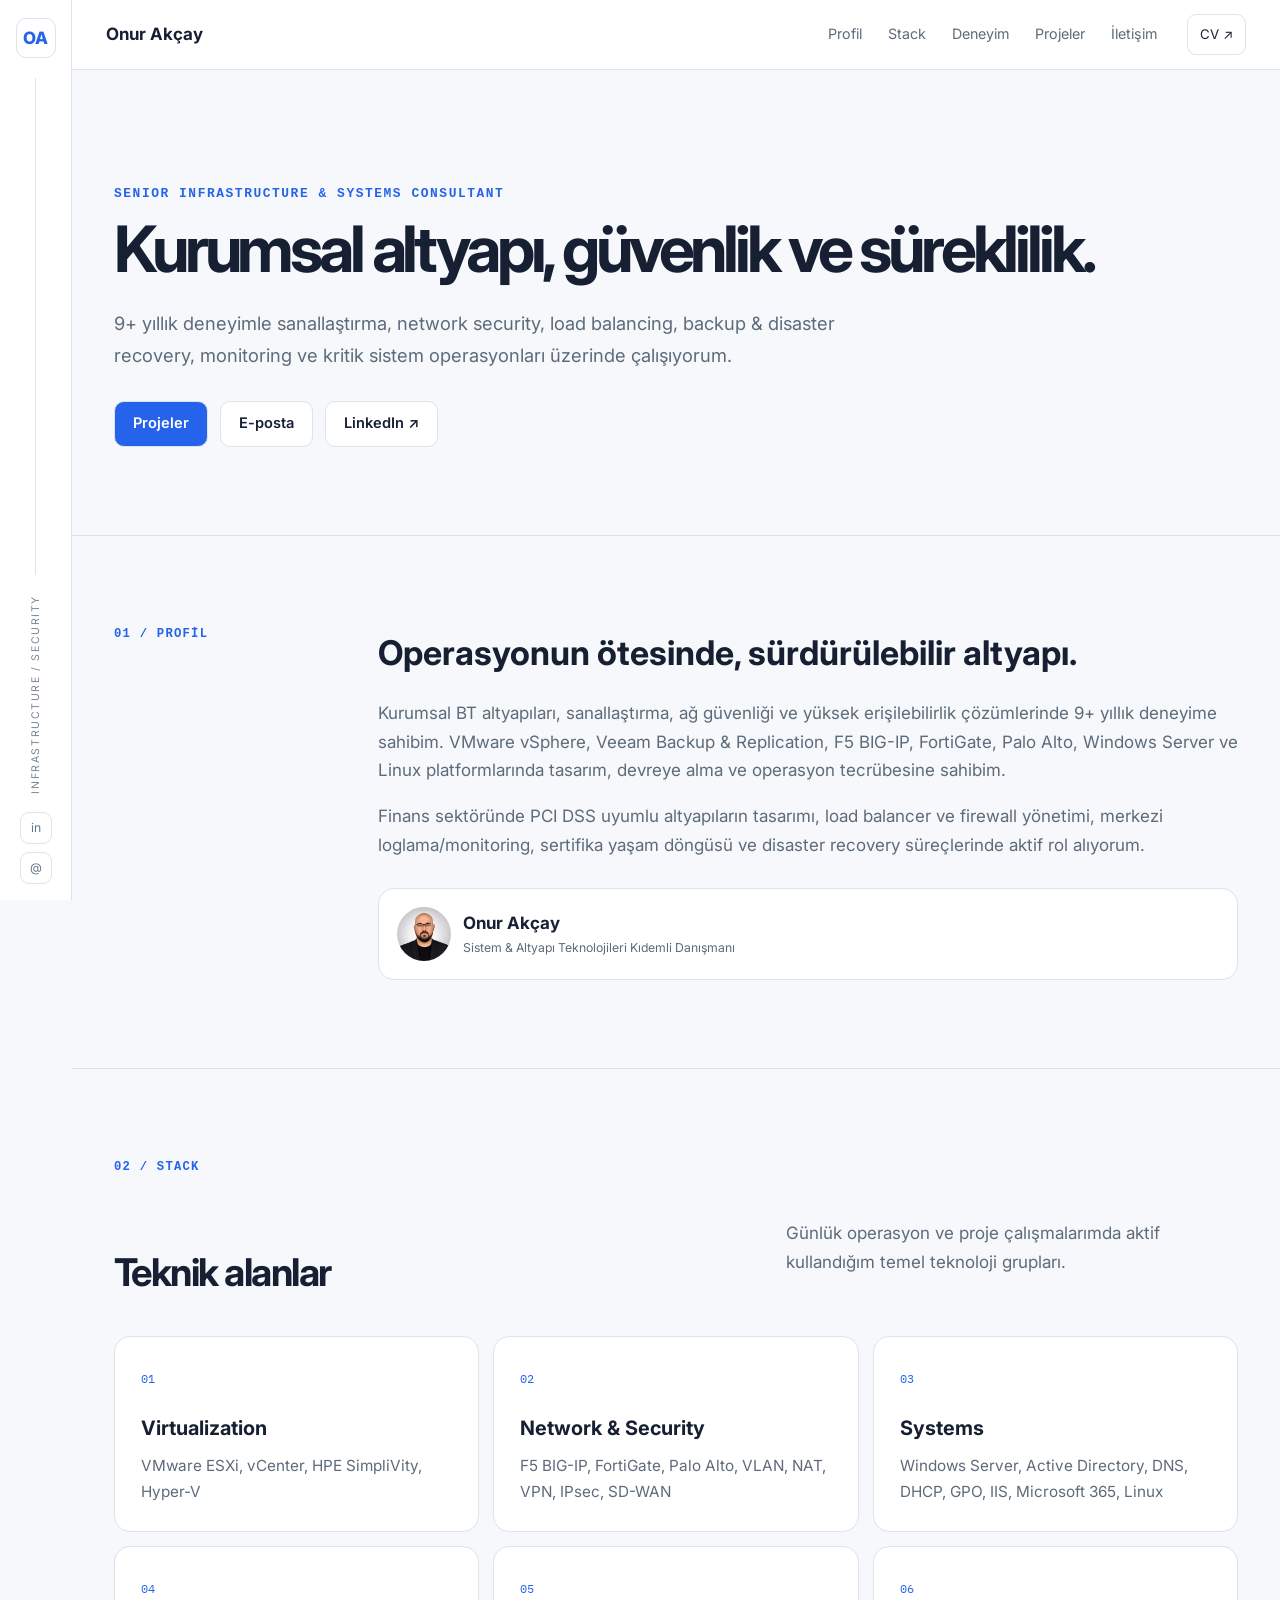
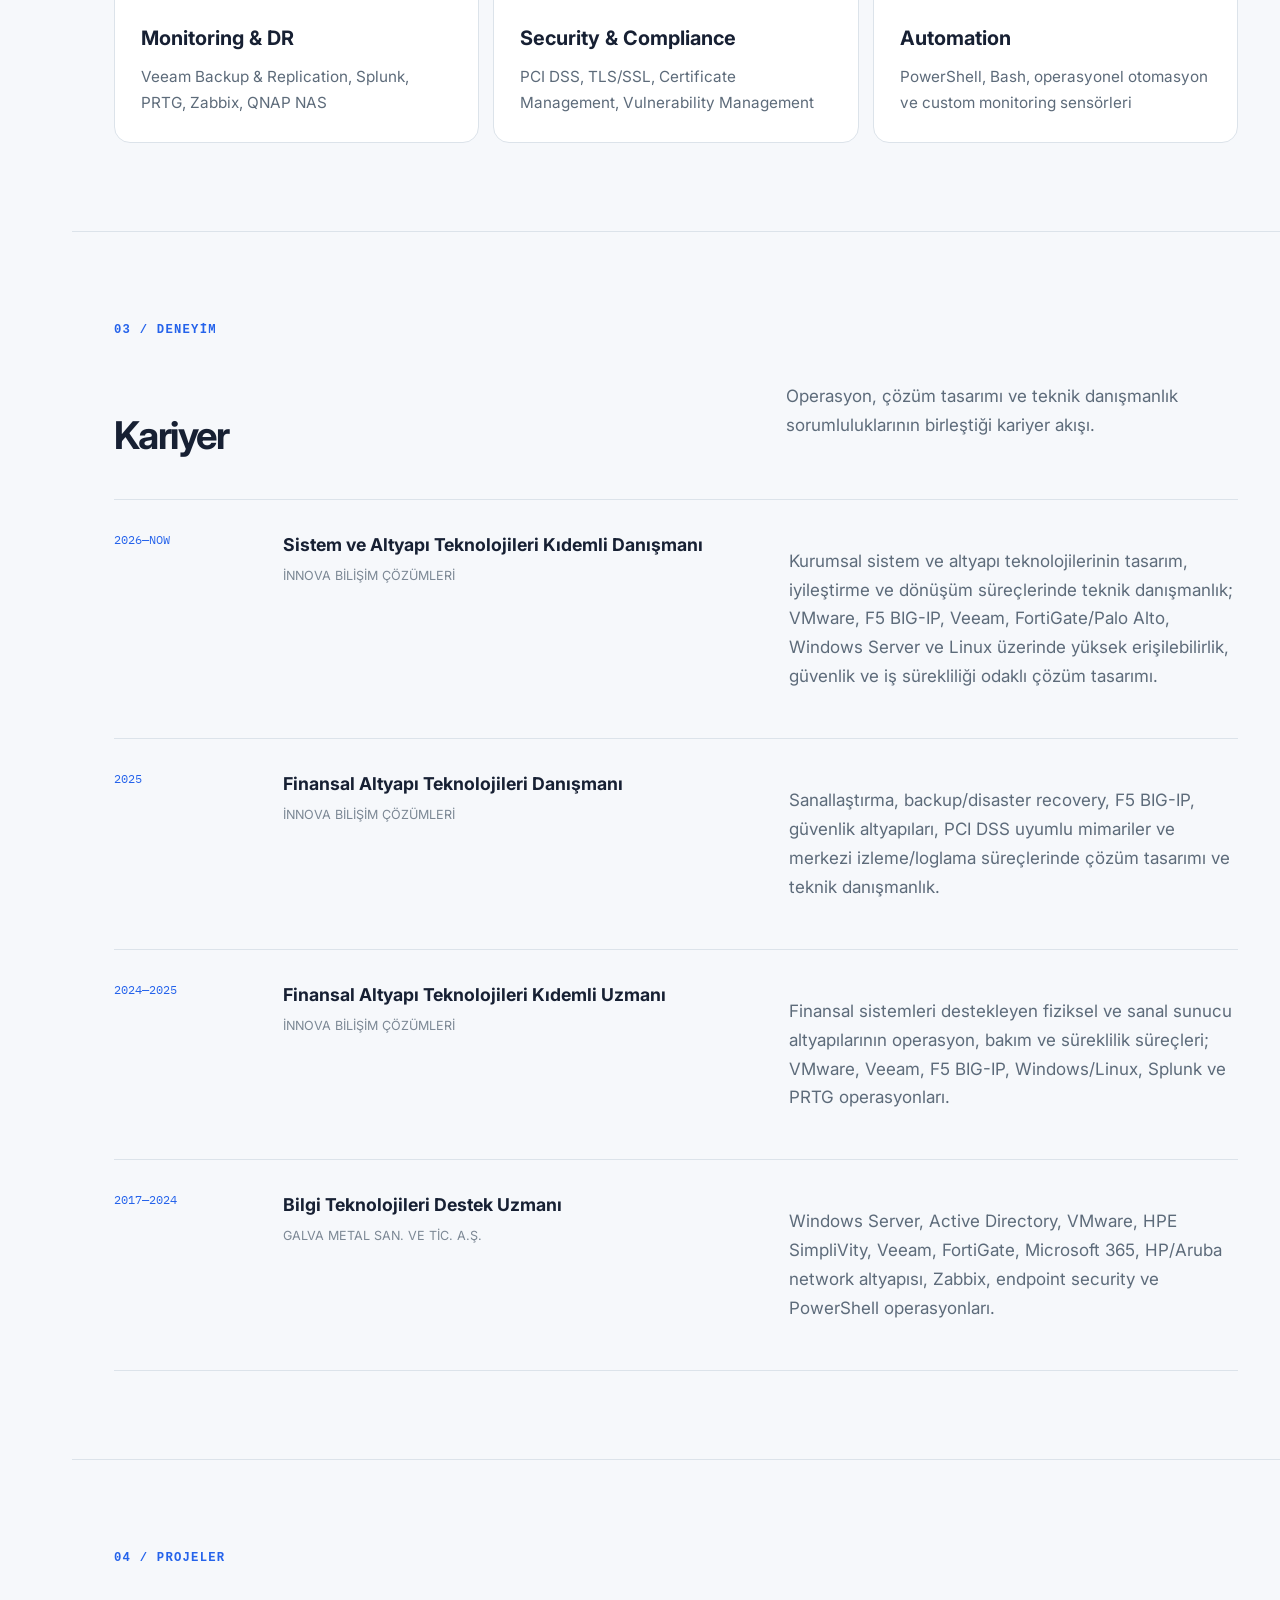
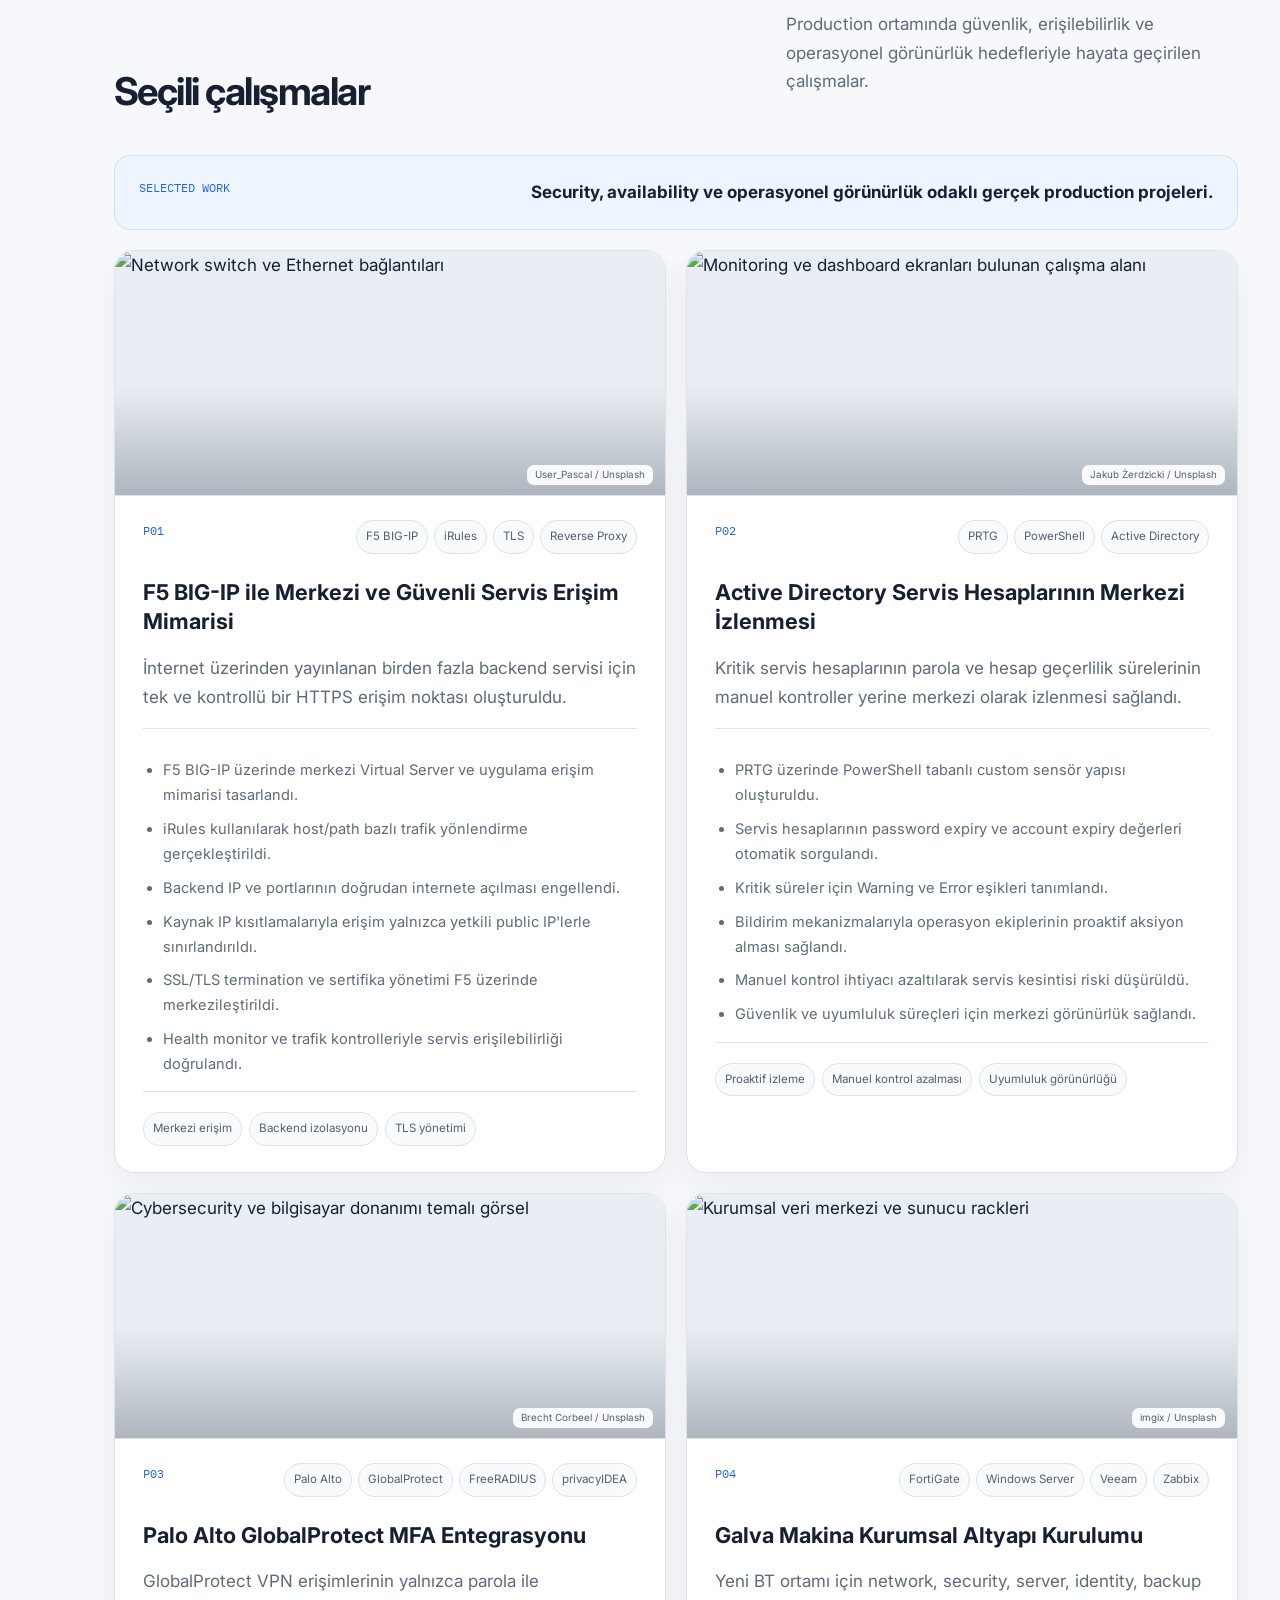
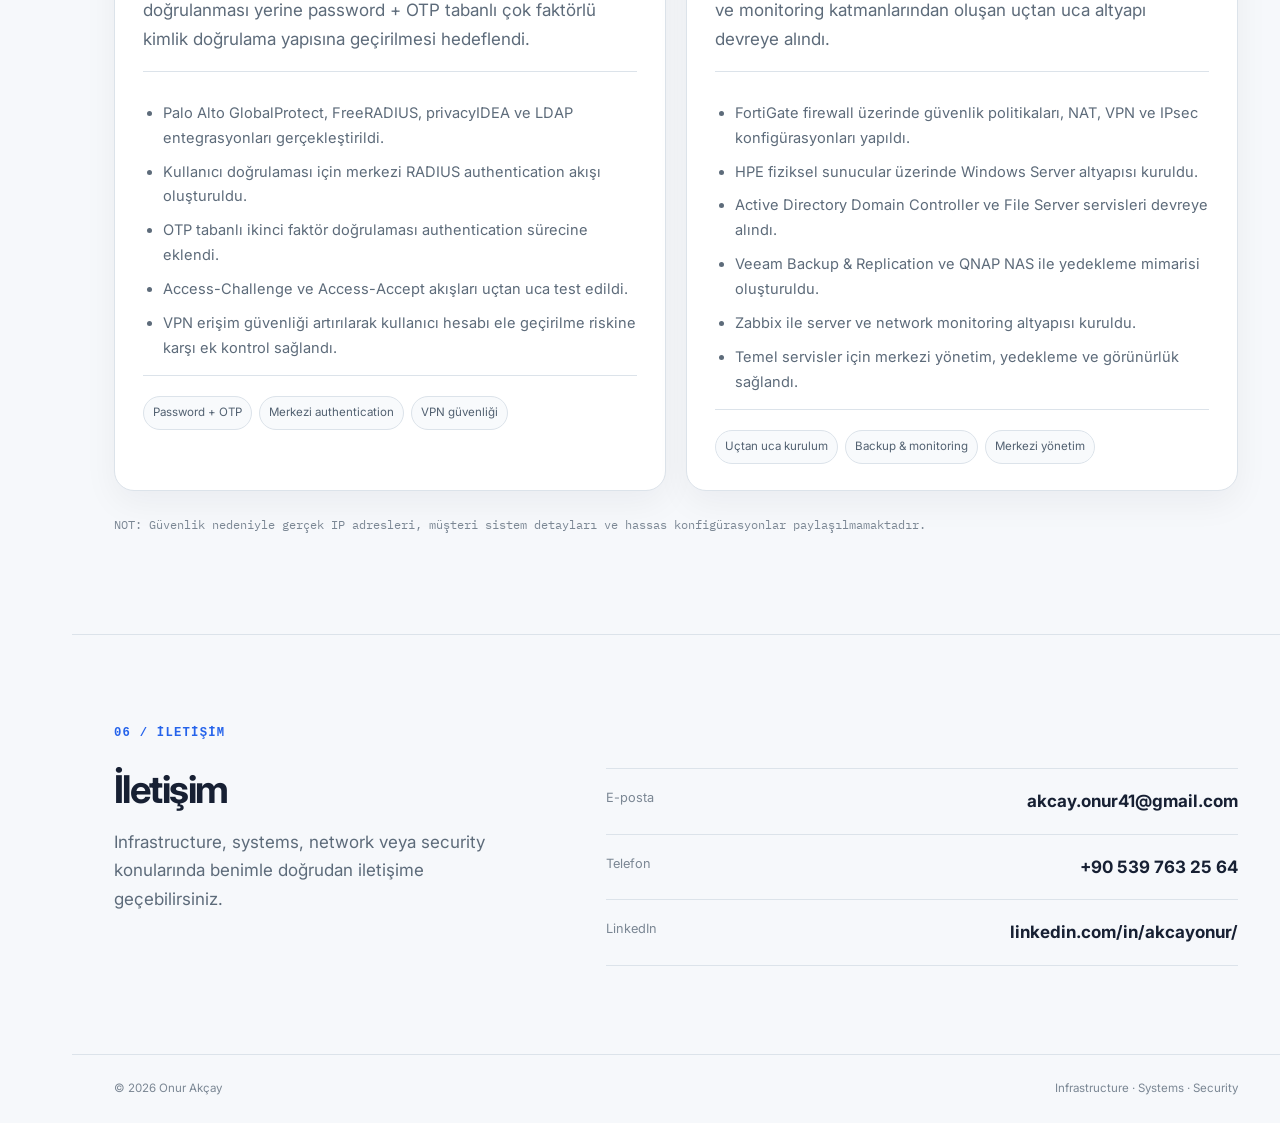
==== commit 2f894de3: "dqd" ====
--- a/public/index.html
+++ b/public/index.html
@@ -283,6 +283,10 @@
           <div class="project-grid">
 
             <article class="project">
+              <figure class="project-visual">
+                <img src="https://images.unsplash.com/photo-1750711731797-25c3f2551ff8?auto=format&fit=crop&fm=jpg&ixlib=rb-4.1.0&q=80&w=1600" alt="Network switch ve Ethernet bağlantıları" loading="lazy" referrerpolicy="no-referrer">
+                <figcaption><a href="https://unsplash.com/photos/a-network-switch-with-ethernet-cables-connected-vE5AKQRUs7c" target="_blank" rel="noopener">User_Pascal / Unsplash</a></figcaption>
+              </figure>
               <div class="project-top">
                 <span class="mono">P01</span>
 
@@ -313,6 +317,10 @@
             </article>
 
             <article class="project">
+              <figure class="project-visual">
+                <img src="https://images.unsplash.com/photo-1787839253728-f6d42c2cfb8c?auto=format&fit=crop&fm=jpg&ixlib=rb-4.1.0&q=80&w=1600" alt="Monitoring ve dashboard ekranları bulunan çalışma alanı" loading="lazy" referrerpolicy="no-referrer">
+                <figcaption><a href="https://unsplash.com/photos/kanban-board-on-tablet-workspace-OZNGkvw0keQ" target="_blank" rel="noopener">Jakub Żerdzicki / Unsplash</a></figcaption>
+              </figure>
               <div class="project-top">
                 <span class="mono">P02</span>
 
@@ -342,6 +350,10 @@
             </article>
 
             <article class="project">
+              <figure class="project-visual">
+                <img src="https://images.unsplash.com/photo-1782330301061-8c4d49c13fcb?auto=format&fit=crop&fm=jpg&ixlib=rb-4.1.0&q=80&w=1600" alt="Cybersecurity ve bilgisayar donanımı temalı görsel" loading="lazy" referrerpolicy="no-referrer">
+                <figcaption><a href="https://unsplash.com/photos/a-computer-circuit-board-with-a-central-processing-unit-GfXOPBCotKE" target="_blank" rel="noopener">Brecht Corbeel / Unsplash</a></figcaption>
+              </figure>
               <div class="project-top">
                 <span class="mono">P03</span>
 
@@ -371,6 +383,10 @@
             </article>
 
             <article class="project">
+              <figure class="project-visual">
+                <img src="https://images.unsplash.com/photo-1506399558188-acca6f8cbf41?auto=format&fit=crop&fm=jpg&ixlib=rb-4.1.0&q=80&w=1600" alt="Kurumsal veri merkezi ve sunucu rackleri" loading="lazy" referrerpolicy="no-referrer">
+                <figcaption><a href="https://unsplash.com/photos/server-racks-in-data-center-klWUhr-wPJ8" target="_blank" rel="noopener">imgix / Unsplash</a></figcaption>
+              </figure>
               <div class="project-top">
                 <span class="mono">P04</span>
 
--- a/public/style.css
+++ b/public/style.css
@@ -1,2 +1,63 @@
 
-:root{--bg:#f6f8fb;--surface:#fff;--surface2:#f1f5f9;--text:#172033;--muted:#5d6b7a;--soft:#7b8794;--line:#dce3ea;--accent:#2563eb;--max:1360px;--rail:72px}*{box-sizing:border-box}html{scroll-behavior:smooth;scroll-padding-top:80px;font-size:17px}body{margin:0;min-width:320px;background:var(--bg);color:var(--text);font-family:Inter,system-ui,-apple-system,"Segoe UI",sans-serif;line-height:1.7;-webkit-font-smoothing:antialiased}img{max-width:100%;display:block}a{color:inherit;text-decoration:none}.mono{font-family:"IBM Plex Mono",monospace}.layout{display:grid;grid-template-columns:var(--rail) minmax(0,1fr);min-height:100vh}.page{grid-column:2;min-width:0}.rail{position:fixed;inset:0 auto 0 0;width:var(--rail);z-index:30;display:flex;flex-direction:column;align-items:center;background:#fff;border-right:1px solid var(--line)}.rail-brand{width:40px;height:40px;display:grid;place-items:center;margin-top:18px;border:1px solid var(--line);border-radius:10px;font-weight:800;color:var(--accent)}.rail-divider{width:1px;flex:1;margin:20px 0;background:var(--line)}.rail-text{margin-bottom:18px;writing-mode:vertical-rl;transform:rotate(180deg);color:var(--soft);font-size:.62rem;letter-spacing:.15em}.rail-links{display:flex;flex-direction:column;gap:8px;margin-bottom:16px}.rail-links a{width:32px;height:32px;display:grid;place-items:center;border:1px solid var(--line);border-radius:9px;color:#667586;background:#fff;font-size:.72rem}.rail-links a:hover{background:var(--accent);color:#fff}.topbar{position:sticky;top:0;z-index:20;height:70px;display:flex;align-items:center;gap:30px;padding:0 34px;background:rgba(255,255,255,.94);border-bottom:1px solid var(--line);backdrop-filter:blur(14px)}.name{font-weight:700}.topnav{margin-left:auto;display:flex;gap:26px;color:var(--muted);font-size:.84rem}.topnav a:hover{color:var(--accent)}.cv-link{padding:8px 12px;border:1px solid var(--line);border-radius:9px;background:#fff;font-size:.78rem}main,footer{width:min(100%,var(--max));margin:0 auto}.section{padding:88px 42px;border-bottom:1px solid var(--line)}.section-label{margin-bottom:24px;color:var(--accent);font-size:.72rem;font-weight:700;letter-spacing:.1em}.section-head{display:grid;grid-template-columns:1fr minmax(320px,.75fr);gap:70px;align-items:end;margin-bottom:42px}.section-head h2,.contact h2{margin:0;font-size:2.25rem;line-height:1.12;letter-spacing:-.04em}.section-head p,.content-grid p,.experience-list article>p,.project-summary,.contact-grid p{color:var(--muted)}.hero{padding-top:100px}.hero h1{margin:0;font-size:clamp(3.2rem,5vw,5.5rem);line-height:.98;letter-spacing:-.065em}.hero h2{margin:16px 0 0;font-size:1.35rem;color:#415164}.eyebrow{color:var(--accent);font-size:.76rem;font-weight:700;letter-spacing:.12em}.hero-text{max-width:760px;margin-top:28px;color:var(--muted);font-size:1.08rem}.hero-actions{display:flex;gap:12px;margin-top:30px}.button{display:inline-flex;align-items:center;justify-content:center;min-height:46px;padding:0 18px;border:1px solid var(--line);border-radius:10px;background:#fff;font-size:.86rem;font-weight:600}.button.primary{background:var(--accent);color:#fff}.profile-signature{display:flex;align-items:center;gap:12px;margin-top:28px;padding:18px;border:1px solid var(--line);border-radius:16px;background:#fff}.avatar-chip{width:54px;height:54px;border-radius:50%;overflow:hidden;background:#eef2f7}.avatar-chip img{width:100%;height:100%;object-fit:cover}.avatar-fallback{display:none;width:100%;height:100%;place-items:center}.profile-signature strong,.profile-signature span{display:block}.profile-signature span{color:var(--muted);font-size:.72rem}.content-grid{display:grid;grid-template-columns:210px 1fr;gap:54px}.content-grid h2{margin:0;font-size:2rem}.stack-grid{display:grid;grid-template-columns:repeat(3,1fr);gap:14px}.stack-grid article{padding:26px;border:1px solid var(--line);border-radius:16px;background:#fff}.stack-grid article>span,.period{color:var(--accent);font-size:.7rem}.stack-grid h3{margin:20px 0 8px}.stack-grid p{margin:0;color:var(--muted);font-size:.9rem}.experience-list{border-top:1px solid var(--line)}.experience-list article{display:grid;grid-template-columns:135px 1.05fr 1fr;gap:34px;padding:30px 0;border-bottom:1px solid var(--line)}.role h3{margin:0;font-size:1.04rem}.role span{color:var(--soft);font-size:.74rem}.projects-highlight{display:flex;justify-content:space-between;gap:24px;margin-bottom:20px;padding:22px 24px;border:1px solid #cfe0f7;border-radius:16px;background:#eef5ff}.projects-highlight span{color:var(--accent);font-size:.7rem}.project-grid{display:grid;grid-template-columns:repeat(2,1fr);gap:20px}.project{overflow:hidden;border:1px solid var(--line);border-radius:20px;background:#fff;box-shadow:0 12px 34px rgba(15,23,42,.05)}.project-visual{margin:0;border-bottom:1px solid var(--line);aspect-ratio:1200/620;background:#f8fafc}.project-visual img{width:100%;height:100%;object-fit:cover}.project-top,.project h3,.project-summary,.project-details,.project-impact{margin-left:28px;margin-right:28px}.project-top{display:flex;justify-content:space-between;gap:16px;margin-top:24px}.project-top>span{color:var(--accent);font-size:.72rem}.tags{display:flex;flex-wrap:wrap;justify-content:flex-end;gap:6px}.tags span,.project-impact span{padding:6px 9px;border:1px solid var(--line);border-radius:999px;background:#f8fafc;color:#526171;font-size:.68rem}.project h3{margin-top:24px;margin-bottom:12px;font-size:1.28rem;line-height:1.35}.project-details{padding:20px 0 0 20px;border-top:1px solid var(--line);color:var(--muted);font-size:.86rem}.project-details li{margin:9px 0}.project-impact{display:flex;flex-wrap:wrap;gap:7px;padding:20px 0 26px;border-top:1px solid var(--line)}.security-note{margin-top:24px;color:var(--soft);font-size:.68rem}.contact-grid{display:grid;grid-template-columns:.8fr 1.2fr;gap:70px}.contact-list{border-top:1px solid var(--line)}.contact-list a{display:flex;justify-content:space-between;padding:18px 0;border-bottom:1px solid var(--line)}.contact-list span{color:var(--soft);font-size:.75rem}footer{display:flex;justify-content:space-between;padding:24px 42px;color:var(--soft);font-size:.68rem}@media(min-width:1600px){html{font-size:18px}:root{--max:1480px}}@media(max-width:1050px){.stack-grid{grid-template-columns:repeat(2,1fr)}.experience-list article{grid-template-columns:110px 1fr}.experience-list article>p{grid-column:2}.project-grid{grid-template-columns:1fr}}@media(max-width:820px){.layout{display:block}.rail{display:none}.page{grid-column:auto}.topbar{padding:0 20px}.topnav{display:none}.section{padding:64px 22px}.section-head,.content-grid,.contact-grid{grid-template-columns:1fr;gap:18px}.stack-grid{grid-template-columns:1fr}.experience-list article{grid-template-columns:1fr}.experience-list article>p{grid-column:auto}.projects-highlight{flex-direction:column}footer{padding:22px;flex-direction:column}}@media(max-width:560px){html{font-size:16px}.section{padding:54px 18px}.project-top{flex-direction:column}.tags{justify-content:flex-start}.project-top,.project h3,.project-summary,.project-details,.project-impact{margin-left:20px;margin-right:20px}}
+:root{--bg:#f6f8fb;--surface:#fff;--surface2:#f1f5f9;--text:#172033;--muted:#5d6b7a;--soft:#7b8794;--line:#dce3ea;--accent:#2563eb;--max:1360px;--rail:72px}*{box-sizing:border-box}html{scroll-behavior:smooth;scroll-padding-top:80px;font-size:17px}body{margin:0;min-width:320px;background:var(--bg);color:var(--text);font-family:Inter,system-ui,-apple-system,"Segoe UI",sans-serif;line-height:1.7;-webkit-font-smoothing:antialiased}img{max-width:100%;display:block}a{color:inherit;text-decoration:none}.mono{font-family:"IBM Plex Mono",monospace}.layout{display:grid;grid-template-columns:var(--rail) minmax(0,1fr);min-height:100vh}.page{grid-column:2;min-width:0}.rail{position:fixed;inset:0 auto 0 0;width:var(--rail);z-index:30;display:flex;flex-direction:column;align-items:center;background:#fff;border-right:1px solid var(--line)}.rail-brand{width:40px;height:40px;display:grid;place-items:center;margin-top:18px;border:1px solid var(--line);border-radius:10px;font-weight:800;color:var(--accent)}.rail-divider{width:1px;flex:1;margin:20px 0;background:var(--line)}.rail-text{margin-bottom:18px;writing-mode:vertical-rl;transform:rotate(180deg);color:var(--soft);font-size:.62rem;letter-spacing:.15em}.rail-links{display:flex;flex-direction:column;gap:8px;margin-bottom:16px}.rail-links a{width:32px;height:32px;display:grid;place-items:center;border:1px solid var(--line);border-radius:9px;color:#667586;background:#fff;font-size:.72rem}.rail-links a:hover{background:var(--accent);color:#fff}.topbar{position:sticky;top:0;z-index:20;height:70px;display:flex;align-items:center;gap:30px;padding:0 34px;background:rgba(255,255,255,.94);border-bottom:1px solid var(--line);backdrop-filter:blur(14px)}.name{font-weight:700}.topnav{margin-left:auto;display:flex;gap:26px;color:var(--muted);font-size:.84rem}.topnav a:hover{color:var(--accent)}.cv-link{padding:8px 12px;border:1px solid var(--line);border-radius:9px;background:#fff;font-size:.78rem}main,footer{width:min(100%,var(--max));margin:0 auto}.section{padding:88px 42px;border-bottom:1px solid var(--line)}.section-label{margin-bottom:24px;color:var(--accent);font-size:.72rem;font-weight:700;letter-spacing:.1em}.section-head{display:grid;grid-template-columns:1fr minmax(320px,.75fr);gap:70px;align-items:end;margin-bottom:42px}.section-head h2,.contact h2{margin:0;font-size:2.25rem;line-height:1.12;letter-spacing:-.04em}.section-head p,.content-grid p,.experience-list article>p,.project-summary,.contact-grid p{color:var(--muted)}.hero{padding-top:100px}.hero h1{margin:0;font-size:clamp(3.2rem,5vw,5.5rem);line-height:.98;letter-spacing:-.065em}.hero h2{margin:16px 0 0;font-size:1.35rem;color:#415164}.eyebrow{color:var(--accent);font-size:.76rem;font-weight:700;letter-spacing:.12em}.hero-text{max-width:760px;margin-top:28px;color:var(--muted);font-size:1.08rem}.hero-actions{display:flex;gap:12px;margin-top:30px}.button{display:inline-flex;align-items:center;justify-content:center;min-height:46px;padding:0 18px;border:1px solid var(--line);border-radius:10px;background:#fff;font-size:.86rem;font-weight:600}.button.primary{background:var(--accent);color:#fff}.profile-signature{display:flex;align-items:center;gap:12px;margin-top:28px;padding:18px;border:1px solid var(--line);border-radius:16px;background:#fff}.avatar-chip{width:54px;height:54px;border-radius:50%;overflow:hidden;background:#eef2f7}.avatar-chip img{width:100%;height:100%;object-fit:cover}.avatar-fallback{display:none;width:100%;height:100%;place-items:center}.profile-signature strong,.profile-signature span{display:block}.profile-signature span{color:var(--muted);font-size:.72rem}.content-grid{display:grid;grid-template-columns:210px 1fr;gap:54px}.content-grid h2{margin:0;font-size:2rem}.stack-grid{display:grid;grid-template-columns:repeat(3,1fr);gap:14px}.stack-grid article{padding:26px;border:1px solid var(--line);border-radius:16px;background:#fff}.stack-grid article>span,.period{color:var(--accent);font-size:.7rem}.stack-grid h3{margin:20px 0 8px}.stack-grid p{margin:0;color:var(--muted);font-size:.9rem}.experience-list{border-top:1px solid var(--line)}.experience-list article{display:grid;grid-template-columns:135px 1.05fr 1fr;gap:34px;padding:30px 0;border-bottom:1px solid var(--line)}.role h3{margin:0;font-size:1.04rem}.role span{color:var(--soft);font-size:.74rem}.projects-highlight{display:flex;justify-content:space-between;gap:24px;margin-bottom:20px;padding:22px 24px;border:1px solid #cfe0f7;border-radius:16px;background:#eef5ff}.projects-highlight span{color:var(--accent);font-size:.7rem}.project-grid{display:grid;grid-template-columns:repeat(2,1fr);gap:20px}.project{overflow:hidden;border:1px solid var(--line);border-radius:20px;background:#fff;box-shadow:0 12px 34px rgba(15,23,42,.05)}.project-top,.project h3,.project-summary,.project-details,.project-impact{margin-left:28px;margin-right:28px}.project-top{display:flex;justify-content:space-between;gap:16px;margin-top:24px}.project-top>span{color:var(--accent);font-size:.72rem}.tags{display:flex;flex-wrap:wrap;justify-content:flex-end;gap:6px}.tags span,.project-impact span{padding:6px 9px;border:1px solid var(--line);border-radius:999px;background:#f8fafc;color:#526171;font-size:.68rem}.project h3{margin-top:24px;margin-bottom:12px;font-size:1.28rem;line-height:1.35}.project-details{padding:20px 0 0 20px;border-top:1px solid var(--line);color:var(--muted);font-size:.86rem}.project-details li{margin:9px 0}.project-impact{display:flex;flex-wrap:wrap;gap:7px;padding:20px 0 26px;border-top:1px solid var(--line)}.security-note{margin-top:24px;color:var(--soft);font-size:.68rem}.contact-grid{display:grid;grid-template-columns:.8fr 1.2fr;gap:70px}.contact-list{border-top:1px solid var(--line)}.contact-list a{display:flex;justify-content:space-between;padding:18px 0;border-bottom:1px solid var(--line)}.contact-list span{color:var(--soft);font-size:.75rem}footer{display:flex;justify-content:space-between;padding:24px 42px;color:var(--soft);font-size:.68rem}@media(min-width:1600px){html{font-size:18px}:root{--max:1480px}}@media(max-width:1050px){.stack-grid{grid-template-columns:repeat(2,1fr)}.experience-list article{grid-template-columns:110px 1fr}.experience-list article>p{grid-column:2}.project-grid{grid-template-columns:1fr}}@media(max-width:820px){.layout{display:block}.rail{display:none}.page{grid-column:auto}.topbar{padding:0 20px}.topnav{display:none}.section{padding:64px 22px}.section-head,.content-grid,.contact-grid{grid-template-columns:1fr;gap:18px}.stack-grid{grid-template-columns:1fr}.experience-list article{grid-template-columns:1fr}.experience-list article>p{grid-column:auto}.projects-highlight{flex-direction:column}footer{padding:22px;flex-direction:column}}@media(max-width:560px){html{font-size:16px}.section{padding:54px 18px}.project-top{flex-direction:column}.tags{justify-content:flex-start}.project-top,.project h3,.project-summary,.project-details,.project-impact{margin-left:20px;margin-right:20px}}
+
+
+/* ===== V13: PROJECT PHOTOGRAPHY ===== */
+.project-visual{
+  position:relative;
+  margin:0;
+  height:245px;
+  overflow:hidden;
+  background:#e9eef4;
+  border-bottom:1px solid var(--line);
+}
+
+.project-visual img{
+  width:100%;
+  height:100%;
+  object-fit:cover;
+  object-position:center;
+  transition:transform .35s ease, filter .35s ease;
+}
+
+.project:hover .project-visual img{
+  transform:scale(1.025);
+}
+
+.project-visual::after{
+  content:"";
+  position:absolute;
+  inset:0;
+  pointer-events:none;
+  background:linear-gradient(180deg,transparent 55%,rgba(10,20,35,.26));
+}
+
+.project-visual figcaption{
+  position:absolute;
+  z-index:2;
+  right:12px;
+  bottom:10px;
+  padding:4px 8px;
+  border-radius:7px;
+  background:rgba(255,255,255,.90);
+  color:#526171;
+  font-size:.58rem;
+  line-height:1.2;
+  backdrop-filter:blur(5px);
+}
+
+.project-visual figcaption a:hover{
+  color:var(--accent);
+}
+
+@media (min-width:1600px){
+  .project-visual{height:285px;}
+}
+
+@media (max-width:820px){
+  .project-visual{height:230px;}
+}
+
+@media (max-width:560px){
+  .project-visual{height:190px;}
+}
